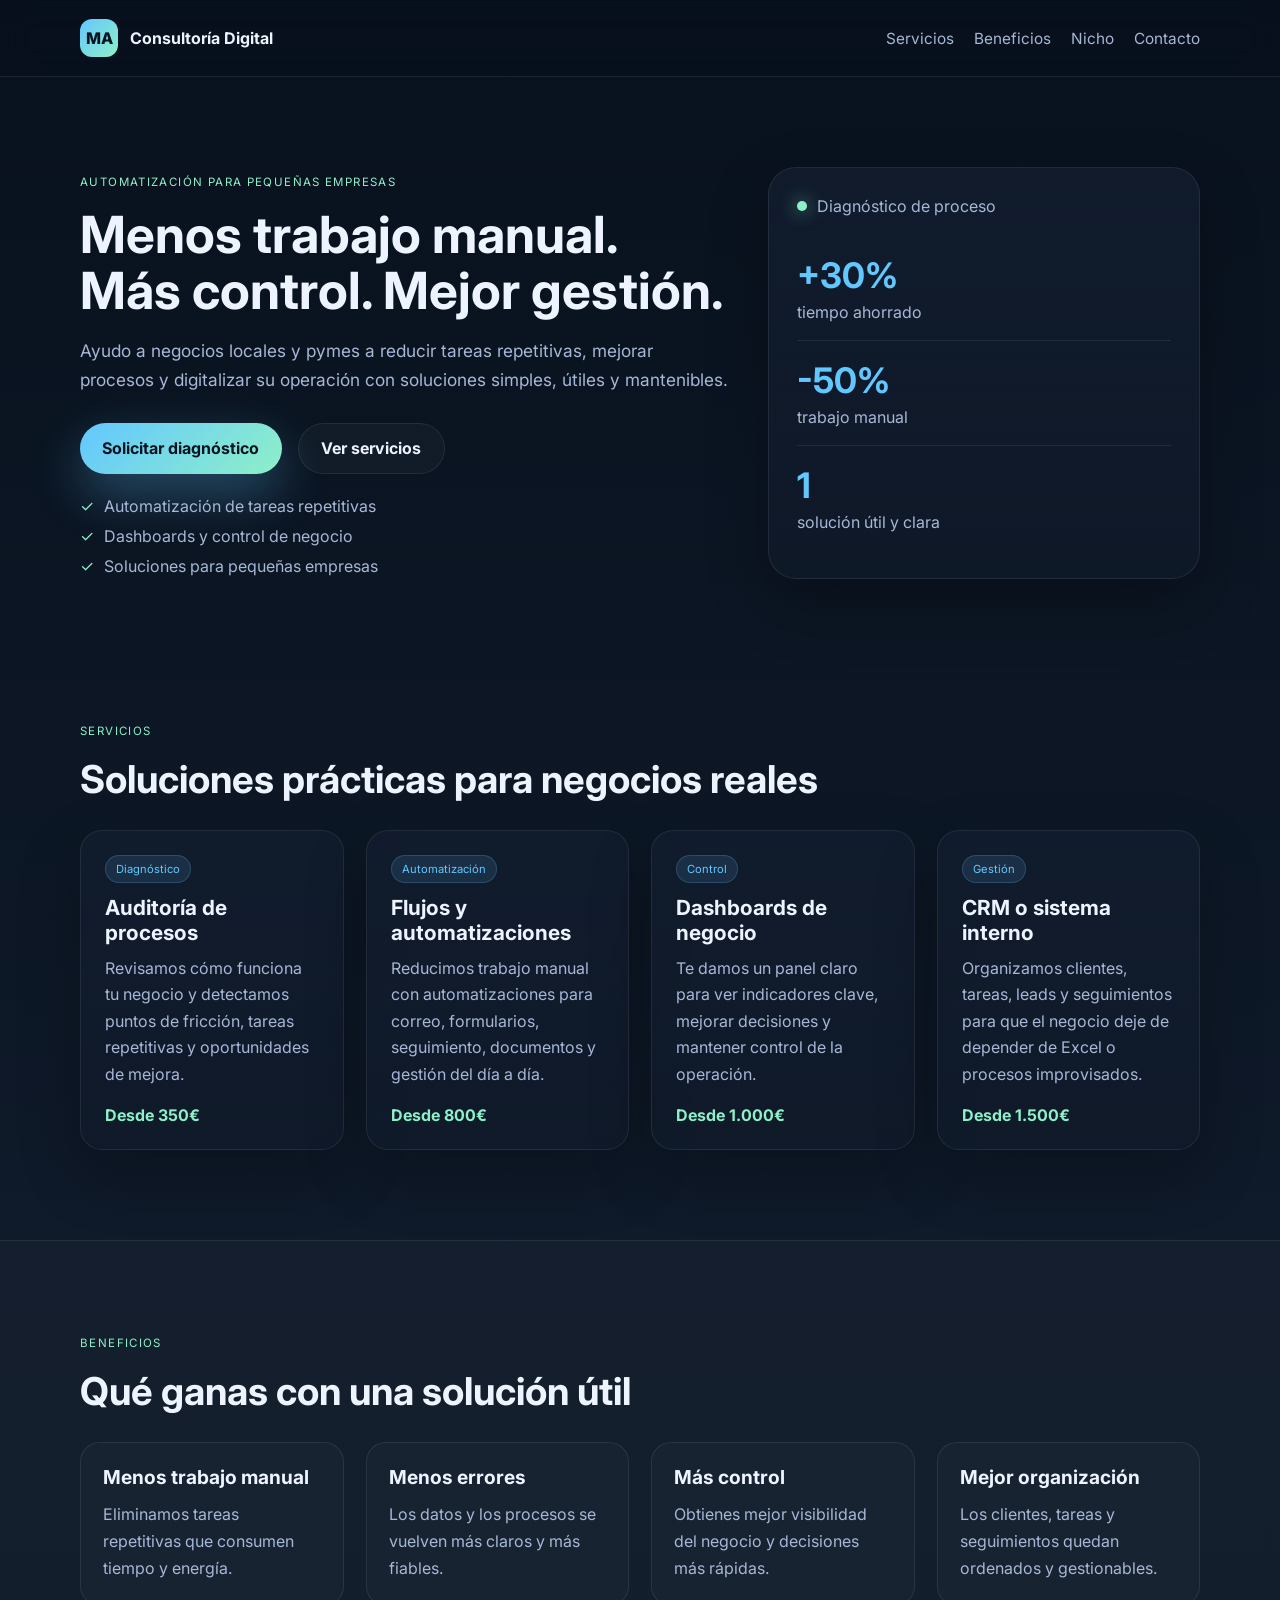
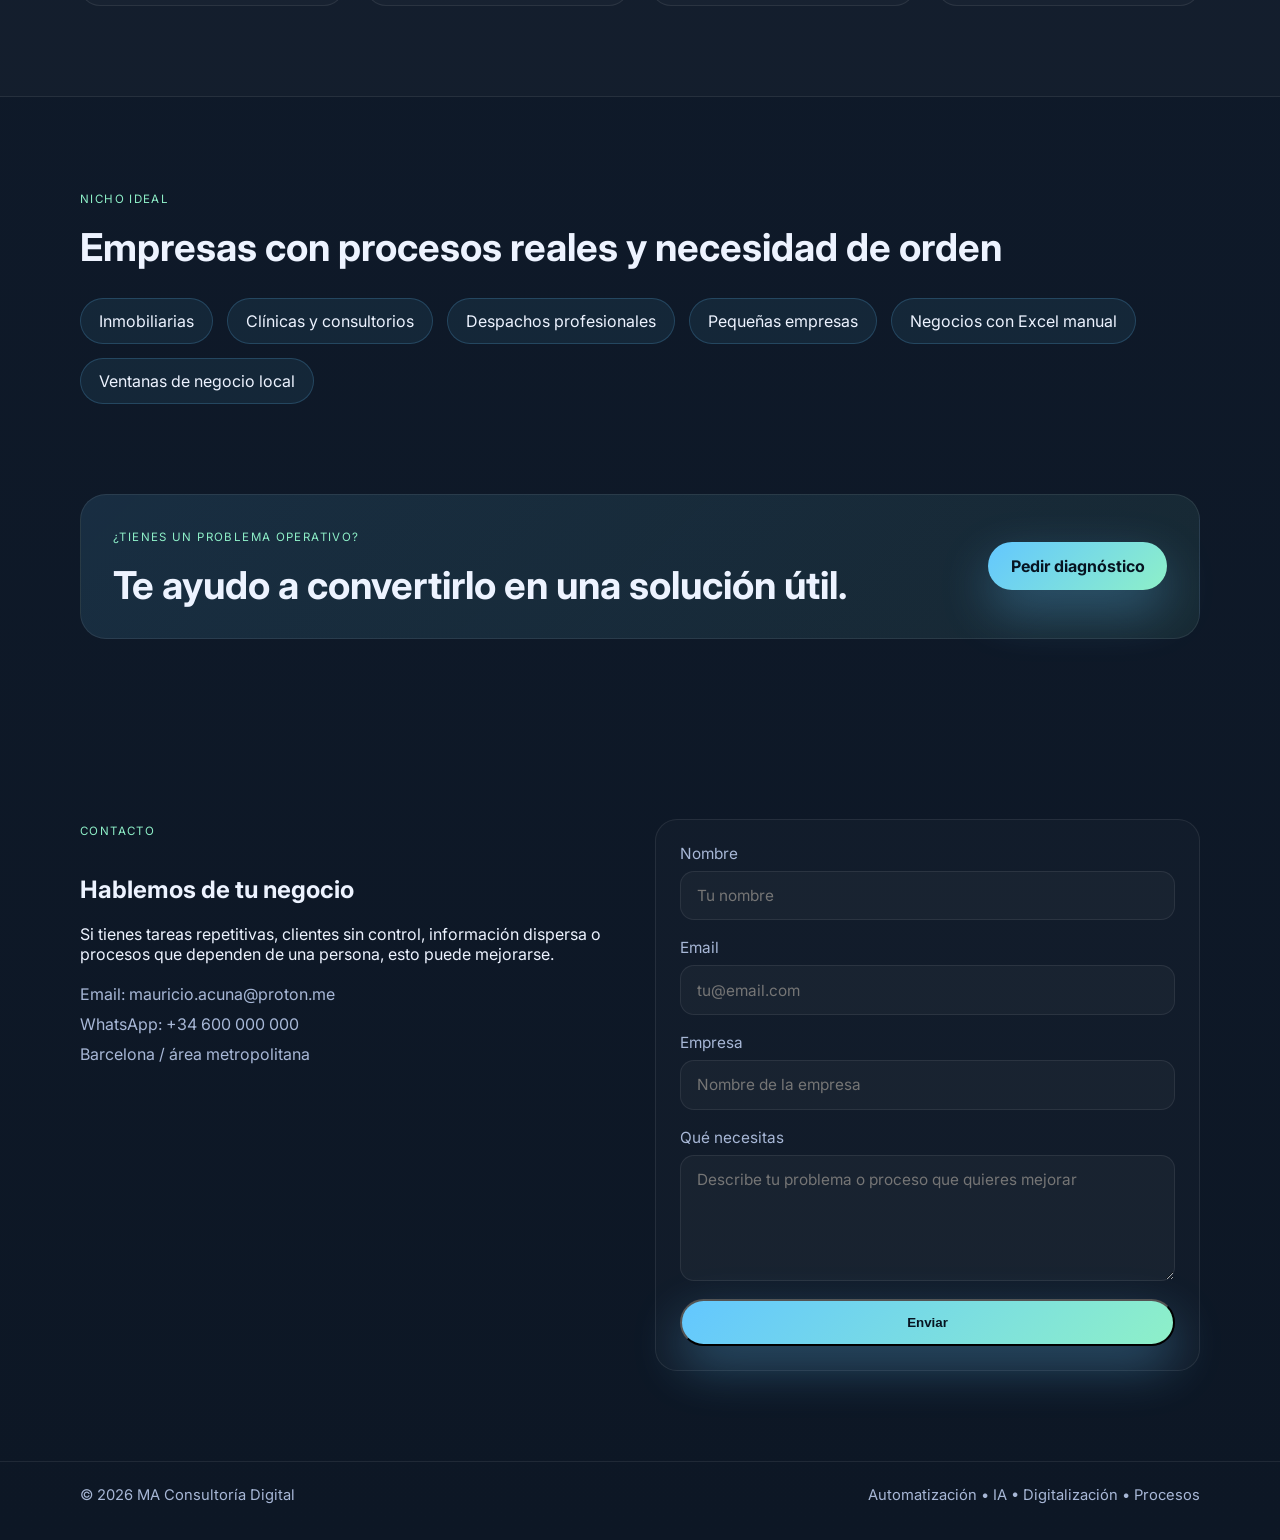
==== index.html @ c21a08b8 "Publish website" ====
<!DOCTYPE html>
<html lang="es">
<head>
  <meta charset="UTF-8" />
  <meta name="viewport" content="width=device-width, initial-scale=1.0" />
  <title>MA Consultoría Digital</title>
  <meta name="description" content="Automatización, digitalización y mejora de procesos para pequeñas empresas y negocios locales." />
  <link rel="preconnect" href="https://fonts.googleapis.com">
  <link rel="preconnect" href="https://fonts.gstatic.com" crossorigin>
  <link href="https://fonts.googleapis.com/css2?family=Inter:wght@400;500;600;700;800&display=swap" rel="stylesheet">
  <link rel="stylesheet" href="styles.css" />
</head>
<body>
  <header class="topbar">
    <div class="container nav">
      <div class="brand">
        <span class="brand-mark">MA</span>
        <span>Consultoría Digital</span>
      </div>
      <nav>
        <a href="#servicios">Servicios</a>
        <a href="#beneficios">Beneficios</a>
        <a href="#nicho">Nicho</a>
        <a href="#contacto">Contacto</a>
      </nav>
    </div>
  </header>

  <main>
    <section class="hero">
      <div class="container hero-grid">
        <div class="hero-copy">
          <span class="eyebrow">Automatización para pequeñas empresas</span>
          <h1>Menos trabajo manual. Más control. Mejor gestión.</h1>
          <p>
            Ayudo a negocios locales y pymes a reducir tareas repetitivas, mejorar procesos y digitalizar su operación con soluciones simples, útiles y mantenibles.
          </p>
          <div class="cta-row">
            <a class="btn btn-primary" href="#contacto">Solicitar diagnóstico</a>
            <a class="btn btn-secondary" href="#servicios">Ver servicios</a>
          </div>
          <ul class="mini-points">
            <li>Automatización de tareas repetitivas</li>
            <li>Dashboards y control de negocio</li>
            <li>Soluciones para pequeñas empresas</li>
          </ul>
        </div>

        <div class="hero-card">
          <div class="card-head">
            <span class="dot"></span>
            <span>Diagnóstico de proceso</span>
          </div>
          <div class="metric">
            <strong>+30%</strong>
            <span>tiempo ahorrado</span>
          </div>
          <div class="metric">
            <strong>-50%</strong>
            <span>trabajo manual</span>
          </div>
          <div class="metric">
            <strong>1</strong>
            <span>solución útil y clara</span>
          </div>
        </div>
      </div>
    </section>

    <section id="servicios" class="section">
      <div class="container">
        <div class="section-header">
          <span class="eyebrow">Servicios</span>
          <h2>Soluciones prácticas para negocios reales</h2>
        </div>

        <div class="cards">
          <article class="card service">
            <span class="tag">Diagnóstico</span>
            <h3>Auditoría de procesos</h3>
            <p>Revisamos cómo funciona tu negocio y detectamos puntos de fricción, tareas repetitivas y oportunidades de mejora.</p>
            <strong>Desde 350€</strong>
          </article>

          <article class="card service">
            <span class="tag">Automatización</span>
            <h3>Flujos y automatizaciones</h3>
            <p>Reducimos trabajo manual con automatizaciones para correo, formularios, seguimiento, documentos y gestión del día a día.</p>
            <strong>Desde 800€</strong>
          </article>

          <article class="card service">
            <span class="tag">Control</span>
            <h3>Dashboards de negocio</h3>
            <p>Te damos un panel claro para ver indicadores clave, mejorar decisiones y mantener control de la operación.</p>
            <strong>Desde 1.000€</strong>
          </article>

          <article class="card service">
            <span class="tag">Gestión</span>
            <h3>CRM o sistema interno</h3>
            <p>Organizamos clientes, tareas, leads y seguimientos para que el negocio deje de depender de Excel o procesos improvisados.</p>
            <strong>Desde 1.500€</strong>
          </article>
        </div>
      </div>
    </section>

    <section id="beneficios" class="section section-alt">
      <div class="container">
        <div class="section-header">
          <span class="eyebrow">Beneficios</span>
          <h2>Qué ganas con una solución útil</h2>
        </div>

        <div class="benefits-grid">
          <div class="benefit">
            <h3>Menos trabajo manual</h3>
            <p>Eliminamos tareas repetitivas que consumen tiempo y energía.</p>
          </div>
          <div class="benefit">
            <h3>Menos errores</h3>
            <p>Los datos y los procesos se vuelven más claros y más fiables.</p>
          </div>
          <div class="benefit">
            <h3>Más control</h3>
            <p>Obtienes mejor visibilidad del negocio y decisiones más rápidas.</p>
          </div>
          <div class="benefit">
            <h3>Mejor organización</h3>
            <p>Los clientes, tareas y seguimientos quedan ordenados y gestionables.</p>
          </div>
        </div>
      </div>
    </section>

    <section id="nicho" class="section">
      <div class="container">
        <div class="section-header">
          <span class="eyebrow">Nicho ideal</span>
          <h2>Empresas con procesos reales y necesidad de orden</h2>
        </div>

        <div class="niches">
          <span>Inmobiliarias</span>
          <span>Clínicas y consultorios</span>
          <span>Despachos profesionales</span>
          <span>Pequeñas empresas</span>
          <span>Negocios con Excel manual</span>
          <span>Ventanas de negocio local</span>
        </div>
      </div>
    </section>

    <section class="section cta-band">
      <div class="container cta-box">
        <div>
          <span class="eyebrow">¿Tienes un problema operativo?</span>
          <h2>Te ayudo a convertirlo en una solución útil.</h2>
        </div>
        <a class="btn btn-primary" href="#contacto">Pedir diagnóstico</a>
      </div>
    </section>

    <section id="contacto" class="section contact-section">
      <div class="container contact-grid">
        <div>
          <span class="eyebrow">Contacto</span>
          <h2>Hablemos de tu negocio</h2>
          <p>
            Si tienes tareas repetitivas, clientes sin control, información dispersa o procesos que dependen de una persona, esto puede mejorarse.
          </p>
          <ul class="contact-list">
            <li>Email: mauricio.acuna@proton.me</li>
            <li>WhatsApp: +34 600 000 000</li>
            <li>Barcelona / área metropolitana</li>
          </ul>
        </div>

        <form class="contact-form" action="mailto:mauricio.acuna@proton.me" method="post" enctype="text/plain">
          <label>
            Nombre
            <input type="text" name="nombre" placeholder="Tu nombre" />
          </label>
          <label>
            Email
            <input type="email" name="email" placeholder="tu@email.com" />
          </label>
          <label>
            Empresa
            <input type="text" name="empresa" placeholder="Nombre de la empresa" />
          </label>
          <label>
            Qué necesitas
            <textarea name="mensaje" rows="5" placeholder="Describe tu problema o proceso que quieres mejorar"></textarea>
          </label>
          <button type="submit" class="btn btn-primary">Enviar</button>
        </form>
      </div>
    </section>
  </main>

  <footer class="footer">
    <div class="container footer-inner">
      <span>© 2026 MA Consultoría Digital</span>
      <span>Automatización • IA • Digitalización • Procesos</span>
    </div>
  </footer>

  <script src="script.js"></script>
</body>
</html>
---- styles.css ----
:root {
  --bg: #0b1220;
  --bg-soft: #101a2a;
  --panel: #121d2f;
  --panel-2: #18263d;
  --text: #edf3ff;
  --muted: #a7b7d6;
  --primary: #63c7ff;
  --primary-strong: #2ba8ff;
  --secondary: #8ef0c8;
  --accent: #ffb86c;
  --border: rgba(255,255,255,0.08);
  --shadow: 0 24px 60px rgba(0,0,0,0.28);
}

* {
  box-sizing: border-box;
}

html {
  scroll-behavior: smooth;
}

body {
  margin: 0;
  font-family: 'Inter', sans-serif;
  background: linear-gradient(180deg, #08111d 0%, #0f1a2a 40%, #0d1725 100%);
  color: var(--text);
}

img {
  max-width: 100%;
  display: block;
}

a {
  color: inherit;
  text-decoration: none;
}

.container {
  width: min(1120px, calc(100% - 32px));
  margin: 0 auto;
}

.topbar {
  position: sticky;
  top: 0;
  z-index: 20;
  backdrop-filter: blur(18px);
  background: rgba(8, 17, 29, 0.72);
  border-bottom: 1px solid var(--border);
}

.nav {
  display: flex;
  align-items: center;
  justify-content: space-between;
  min-height: 76px;
}

.brand {
  display: flex;
  align-items: center;
  gap: 12px;
  font-weight: 700;
}

.brand-mark {
  width: 38px;
  height: 38px;
  display: inline-flex;
  align-items: center;
  justify-content: center;
  border-radius: 12px;
  background: linear-gradient(135deg, var(--primary), var(--secondary));
  color: #071421;
  font-weight: 800;
}

nav {
  display: flex;
  gap: 20px;
  color: var(--muted);
  font-size: 0.96rem;
}

.hero {
  padding: 90px 0 50px;
}

.hero-grid {
  display: grid;
  grid-template-columns: 1.2fr .8fr;
  gap: 40px;
  align-items: center;
}

.eyebrow {
  display: inline-block;
  text-transform: uppercase;
  letter-spacing: 0.12em;
  font-size: 0.72rem;
  color: var(--secondary);
  margin-bottom: 18px;
}

.hero-copy h1 {
  font-size: clamp(2.5rem, 4vw, 4.5rem);
  line-height: 1.08;
  margin: 0 0 18px;
}

.hero-copy p {
  font-size: 1.08rem;
  line-height: 1.7;
  color: var(--muted);
  max-width: 650px;
}

.cta-row {
  margin-top: 28px;
  display: flex;
  gap: 16px;
  flex-wrap: wrap;
}

.btn {
  display: inline-flex;
  align-items: center;
  justify-content: center;
  border-radius: 999px;
  padding: 0.9rem 1.4rem;
  font-weight: 700;
  transition: transform 0.2s ease, box-shadow 0.2s ease;
}

.btn:hover {
  transform: translateY(-1px);
}

.btn-primary {
  background: linear-gradient(135deg, var(--primary), var(--secondary));
  color: #071421;
  box-shadow: 0 20px 50px rgba(99, 199, 255, 0.32);
}

.btn-secondary {
  background: rgba(255,255,255,0.03);
  border: 1px solid var(--border);
  color: var(--text);
}

.mini-points {
  list-style: none;
  padding: 0;
  margin: 22px 0 0;
  display: grid;
  gap: 10px;
  color: var(--muted);
}

.mini-points li::before {
  content: "✓";
  color: var(--secondary);
  margin-right: 10px;
}

.hero-card {
  background: linear-gradient(180deg, rgba(18, 29, 47, 0.85), rgba(16, 26, 42, 0.75));
  border: 1px solid var(--border);
  border-radius: 28px;
  box-shadow: var(--shadow);
  padding: 28px;
}

.card-head {
  display: flex;
  align-items: center;
  gap: 10px;
  color: var(--muted);
  margin-bottom: 20px;
}

.dot {
  width: 10px;
  height: 10px;
  border-radius: 50%;
  background: var(--secondary);
  box-shadow: 0 0 18px rgba(142, 240, 200, 0.8);
}

.metric {
  display: flex;
  flex-direction: column;
  gap: 6px;
  padding: 18px 0;
  border-bottom: 1px solid var(--border);
}

.metric:last-child {
  border-bottom: none;
}

.metric strong {
  font-size: 2.2rem;
  color: var(--primary);
}

.metric span {
  color: var(--muted);
}

.section {
  padding: 90px 0;
}

.section-alt {
  background: rgba(255,255,255,0.02);
  border-top: 1px solid var(--border);
  border-bottom: 1px solid var(--border);
}

.section-header {
  margin-bottom: 28px;
}

.section-header h2 {
  margin: 0;
  font-size: clamp(2rem, 3vw, 3rem);
}

.cards {
  display: grid;
  grid-template-columns: repeat(4, minmax(0, 1fr));
  gap: 22px;
}

.card {
  background: linear-gradient(180deg, rgba(18,29,47,0.78), rgba(16,26,42,0.7));
  border: 1px solid var(--border);
  border-radius: 22px;
  padding: 24px;
  box-shadow: var(--shadow);
}

.tag {
  display: inline-flex;
  padding: 6px 10px;
  border-radius: 999px;
  font-size: 0.7rem;
  background: rgba(99, 199, 255, 0.12);
  color: var(--primary);
  border: 1px solid rgba(99,199,255,0.2);
  margin-bottom: 12px;
}

.service h3 {
  margin: 0 0 10px;
  font-size: 1.3rem;
}

.service p {
  margin: 0 0 18px;
  color: var(--muted);
  line-height: 1.65;
}

.service strong {
  color: var(--secondary);
  font-size: 1rem;
}

.benefits-grid {
  display: grid;
  grid-template-columns: repeat(4, minmax(0, 1fr));
  gap: 22px;
}

.benefit {
  background: rgba(255,255,255,0.02);
  border: 1px solid var(--border);
  border-radius: 20px;
  padding: 22px;
}

.benefit h3 {
  margin-top: 0;
  margin-bottom: 12px;
  font-size: 1.2rem;
}

.benefit p {
  margin: 0;
  color: var(--muted);
  line-height: 1.7;
}

.niches {
  display: flex;
  flex-wrap: wrap;
  gap: 14px;
}

.niches span {
  display: inline-flex;
  align-items: center;
  padding: 12px 18px;
  border-radius: 999px;
  background: rgba(99, 199, 255, 0.08);
  border: 1px solid rgba(99,199,255,0.2);
  color: var(--text);
}

.cta-band {
  padding-top: 0;
}

.cta-box {
  display: flex;
  align-items: center;
  justify-content: space-between;
  gap: 20px;
  padding: 30px 32px;
  background: linear-gradient(135deg, rgba(99,199,255,0.12), rgba(142,240,200,0.08));
  border: 1px solid var(--border);
  border-radius: 26px;
}

.cta-box h2 {
  margin: 0;
  font-size: clamp(1.7rem, 3vw, 2.7rem);
}

.contact-grid {
  display: grid;
  grid-template-columns: 1fr 1fr;
  gap: 30px;
  align-items: start;
}

.contact-list {
  list-style: none;
  padding: 0;
  margin: 20px 0 0;
  display: grid;
  gap: 10px;
  color: var(--muted);
}

.contact-form {
  display: flex;
  flex-direction: column;
  gap: 18px;
  background: rgba(255,255,255,0.02);
  border: 1px solid var(--border);
  border-radius: 22px;
  padding: 24px;
}

.contact-form label {
  display: flex;
  flex-direction: column;
  gap: 8px;
  color: var(--muted);
  font-size: 0.96rem;
}

.contact-form input,
.contact-form textarea {
  width: 100%;
  border-radius: 14px;
  border: 1px solid var(--border);
  background: rgba(255,255,255,0.03);
  color: var(--text);
  padding: 0.9rem 1rem;
  font: inherit;
}

.contact-form textarea {
  resize: vertical;
}

.footer {
  border-top: 1px solid var(--border);
  padding: 24px 0 36px;
}

.footer-inner {
  display: flex;
  justify-content: space-between;
  gap: 16px;
  color: var(--muted);
  font-size: 0.92rem;
  flex-wrap: wrap;
}

@media (max-width: 900px) {
  .hero-grid,
  .contact-grid,
  .cards,
  .benefits-grid {
    grid-template-columns: 1fr 1fr;
  }

  .cta-box {
    display: block;
  }
}

@media (max-width: 700px) {
  nav {
    display: none;
  }

  .hero-grid,
  .contact-grid,
  .cards,
  .benefits-grid {
    grid-template-columns: 1fr;
  }

  .hero {
    padding-top: 60px;
  }

  .cta-box {
    text-align: center;
  }
}
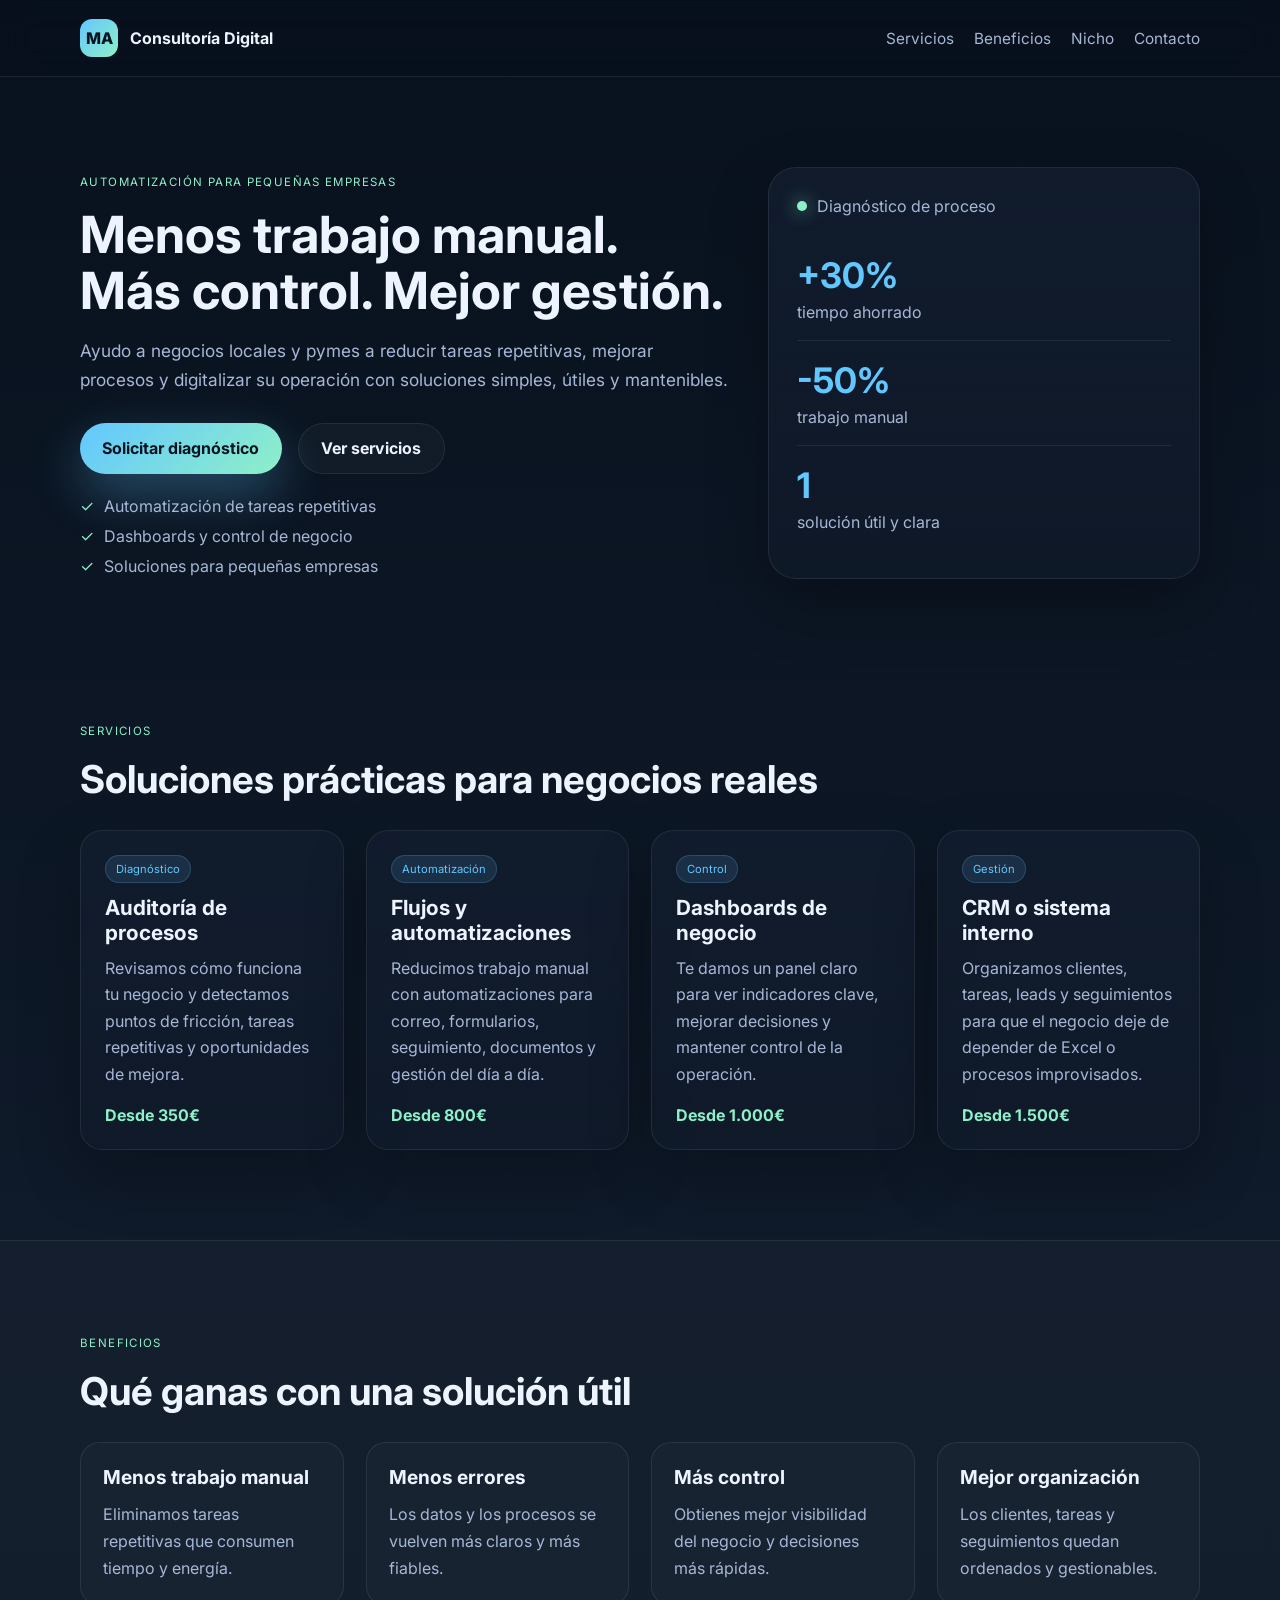
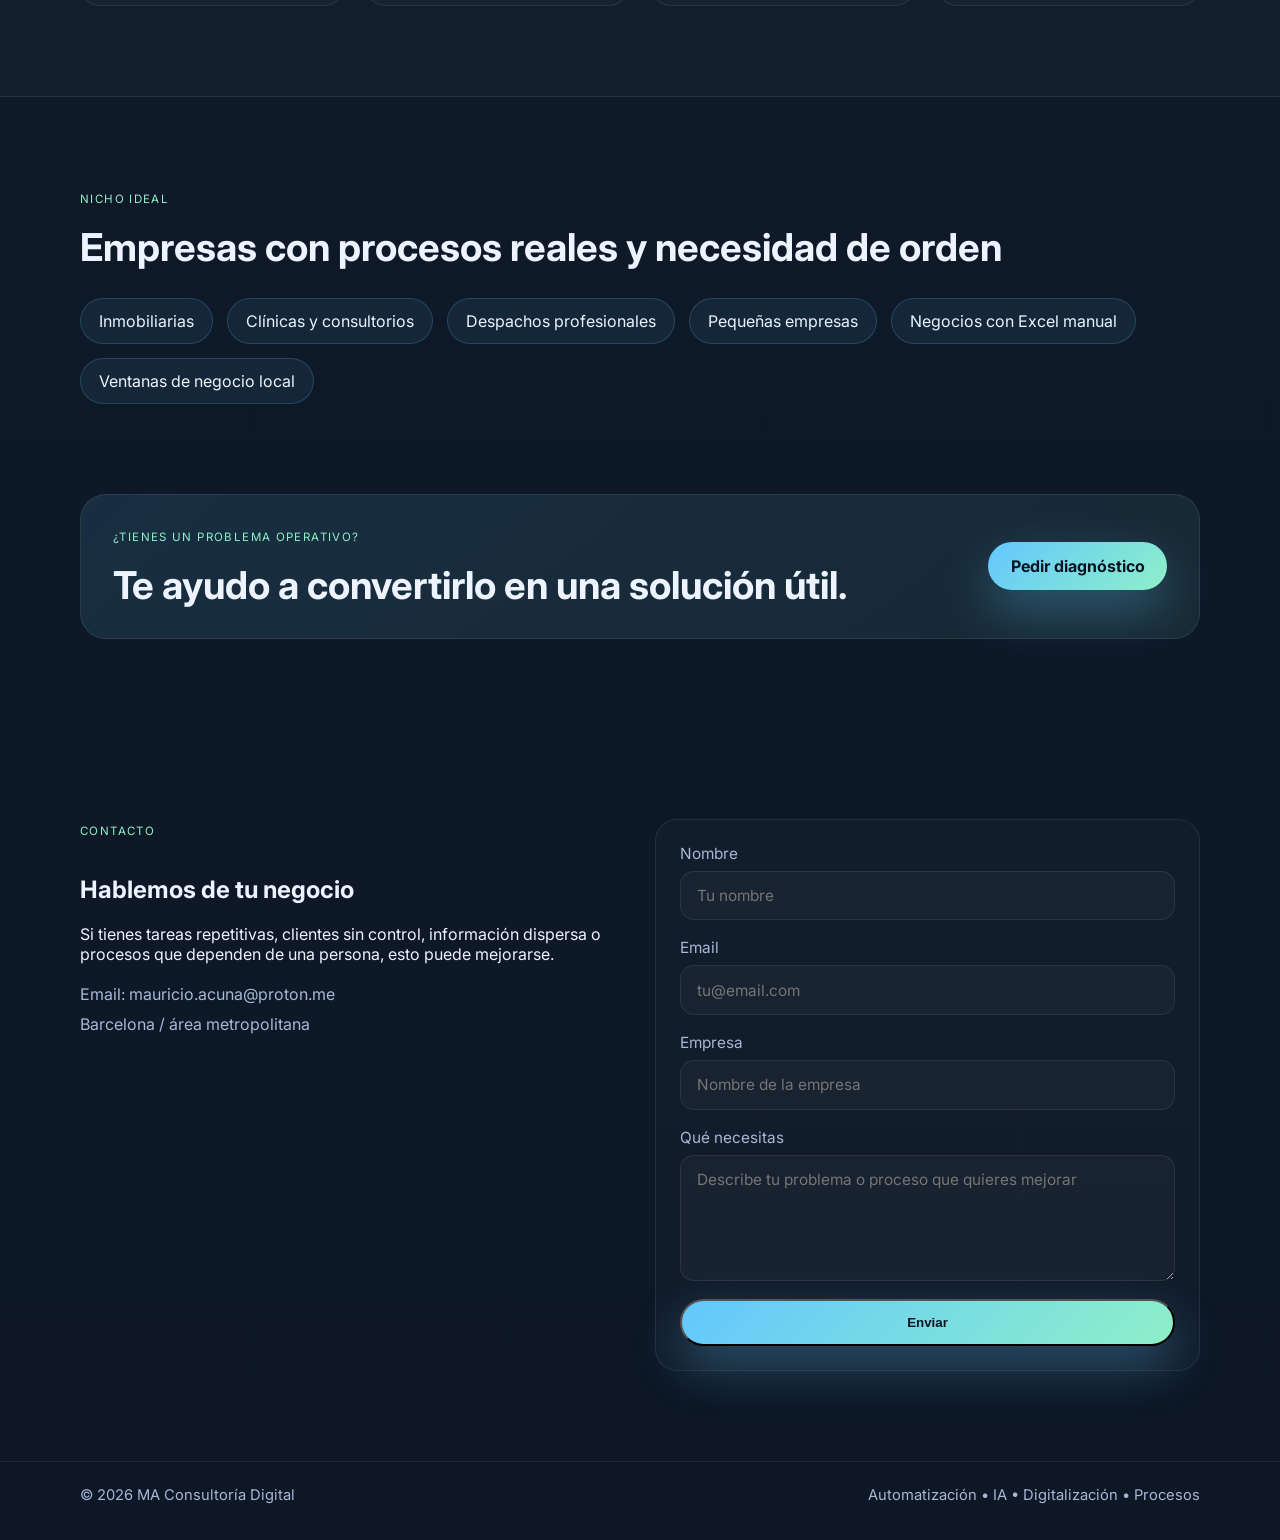
==== commit c9281226: "Document public website" ====
--- a/index.html
+++ b/index.html
@@ -171,8 +171,7 @@
             Si tienes tareas repetitivas, clientes sin control, información dispersa o procesos que dependen de una persona, esto puede mejorarse.
           </p>
           <ul class="contact-list">
-            <li>Email: mauricio.acuna@proton.me</li>
-            <li>WhatsApp: +34 600 000 000</li>
+            <li>Email: <a href="mailto:mauricio.acuna@proton.me">mauricio.acuna@proton.me</a></li>
             <li>Barcelona / área metropolitana</li>
           </ul>
         </div>
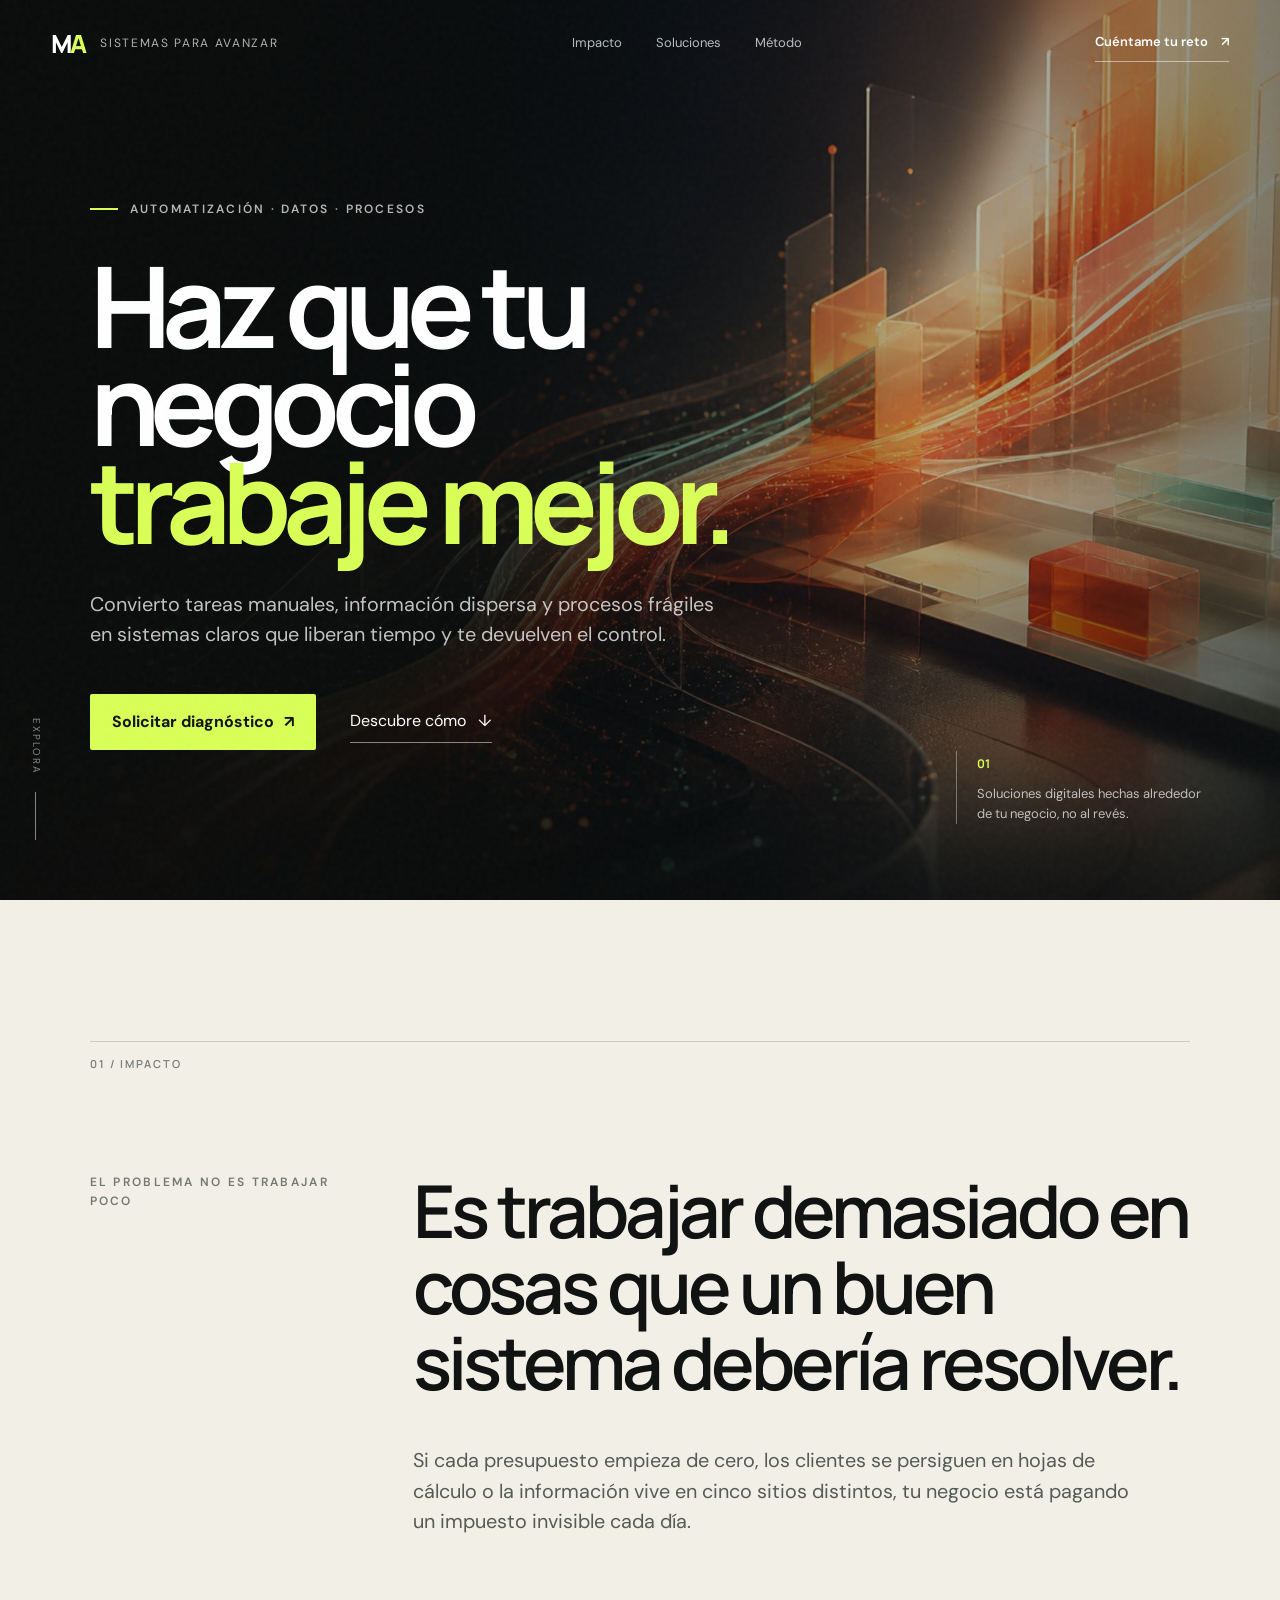
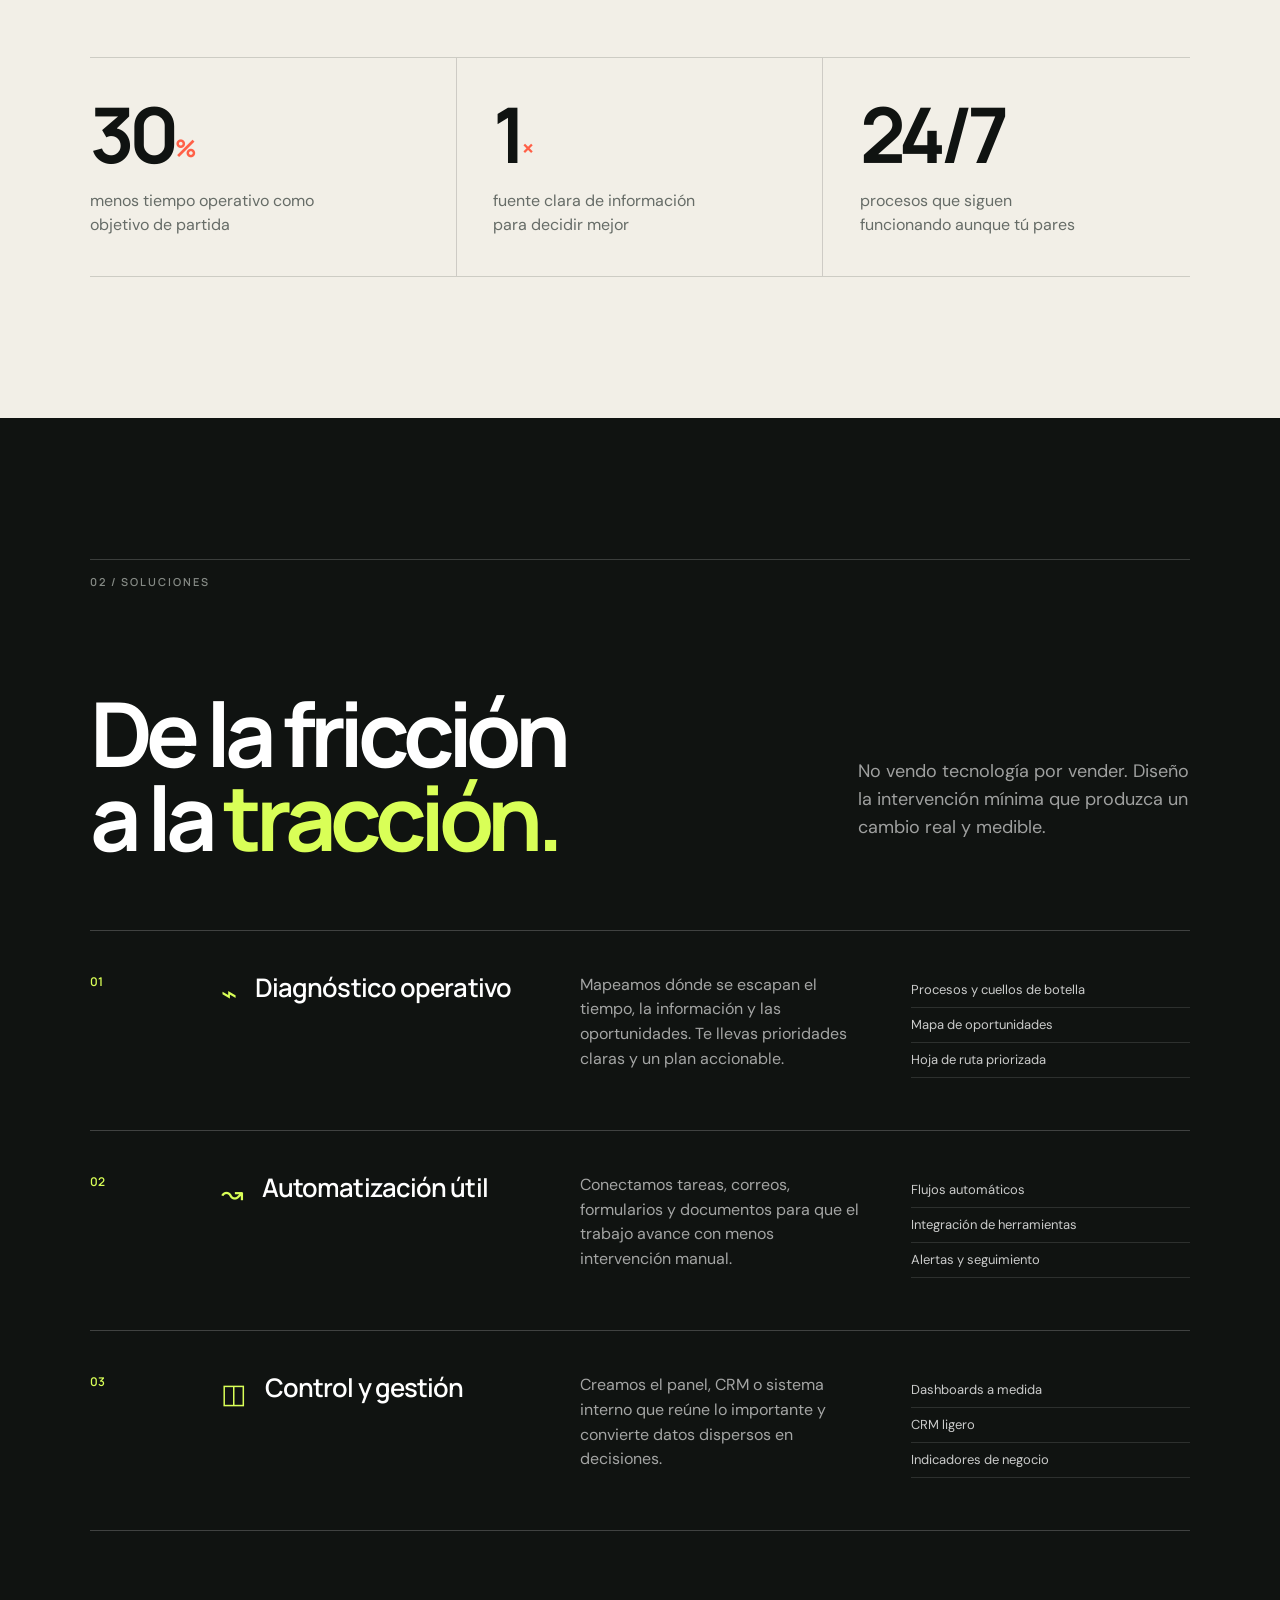
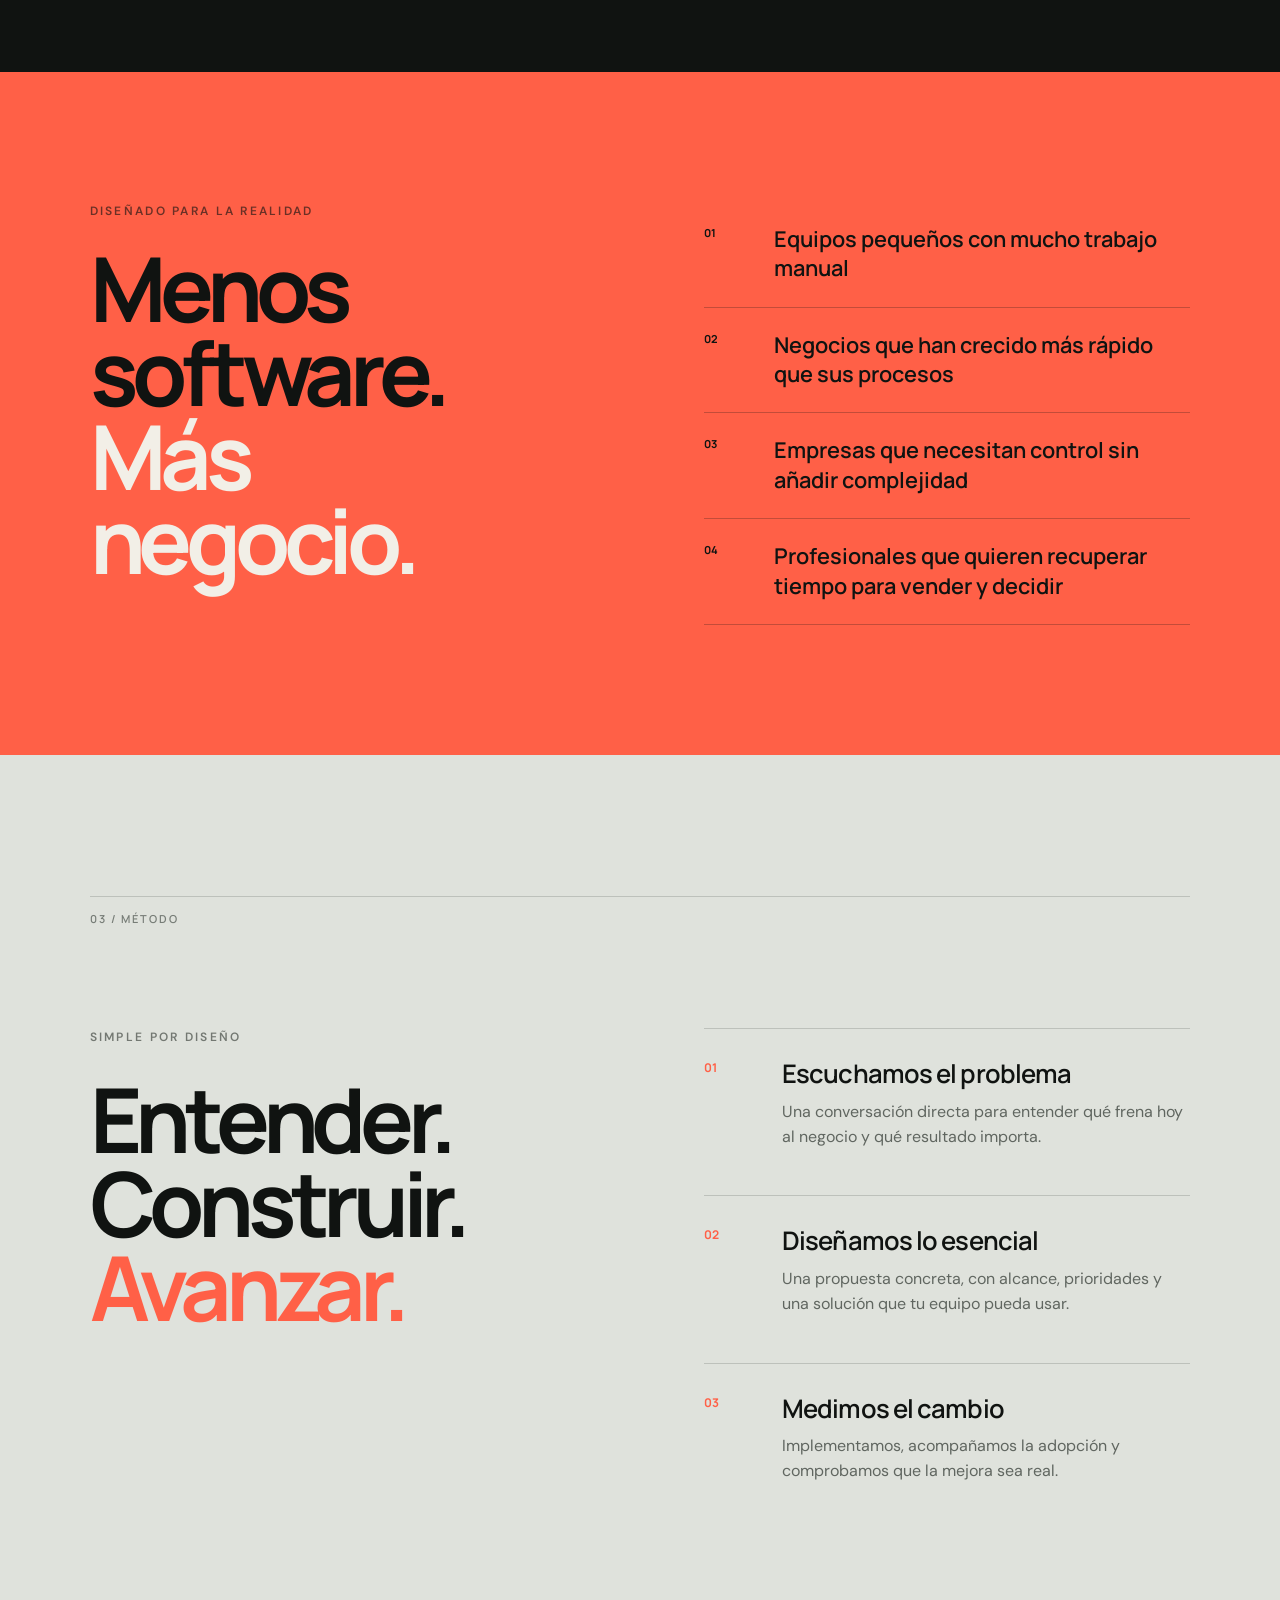
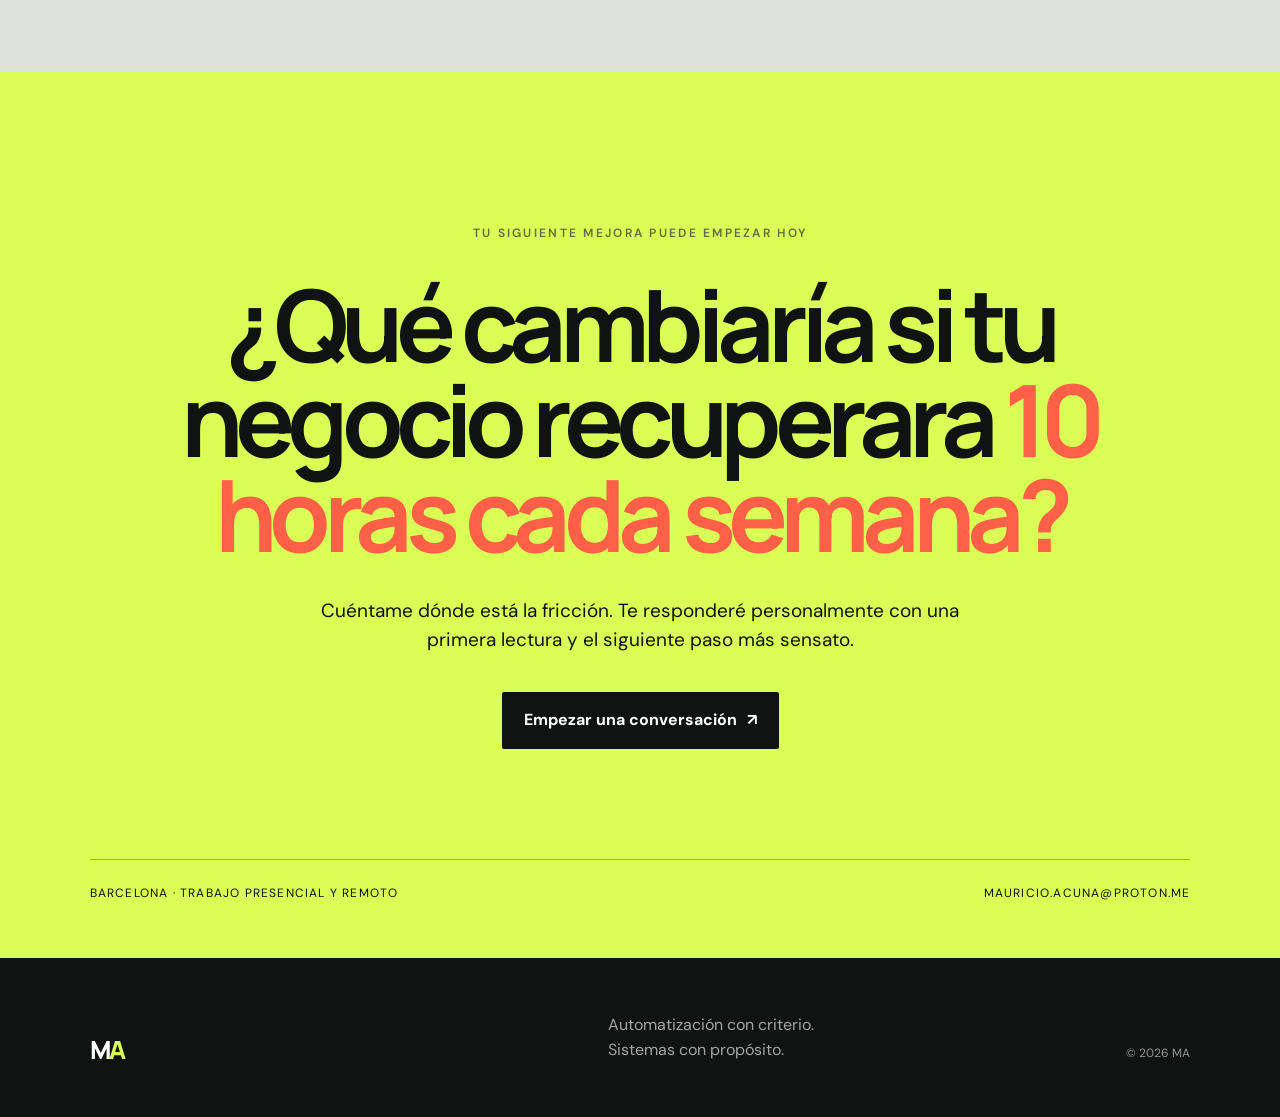
==== commit 179945b8: "Redesign commercial website" ====
--- a/index.html
+++ b/index.html
@@ -1,211 +1,142 @@
-<!DOCTYPE html>
+<!doctype html>
 <html lang="es">
 <head>
-  <meta charset="UTF-8" />
-  <meta name="viewport" content="width=device-width, initial-scale=1.0" />
-  <title>MA Consultoría Digital</title>
-  <meta name="description" content="Automatización, digitalización y mejora de procesos para pequeñas empresas y negocios locales." />
+  <meta charset="utf-8">
+  <meta name="viewport" content="width=device-width, initial-scale=1">
+  <meta name="theme-color" content="#101311">
+  <meta name="description" content="Automatización y sistemas digitales para que pymes y negocios locales trabajen con menos fricción, más control y mejores datos.">
+  <meta property="og:title" content="MA — Sistemas que hacen avanzar tu negocio">
+  <meta property="og:description" content="Transformo procesos manuales y desordenados en sistemas simples que ahorran tiempo y permiten crecer.">
+  <meta property="og:type" content="website">
+  <title>MA — Automatización y sistemas para negocios que quieren avanzar</title>
   <link rel="preconnect" href="https://fonts.googleapis.com">
   <link rel="preconnect" href="https://fonts.gstatic.com" crossorigin>
-  <link href="https://fonts.googleapis.com/css2?family=Inter:wght@400;500;600;700;800&display=swap" rel="stylesheet">
-  <link rel="stylesheet" href="styles.css" />
+  <link href="https://fonts.googleapis.com/css2?family=DM+Sans:wght@400;500;600;700&family=Manrope:wght@500;600;700;800&display=swap" rel="stylesheet">
+  <link rel="stylesheet" href="styles.css">
 </head>
 <body>
-  <header class="topbar">
-    <div class="container nav">
-      <div class="brand">
-        <span class="brand-mark">MA</span>
-        <span>Consultoría Digital</span>
-      </div>
-      <nav>
-        <a href="#servicios">Servicios</a>
-        <a href="#beneficios">Beneficios</a>
-        <a href="#nicho">Nicho</a>
-        <a href="#contacto">Contacto</a>
-      </nav>
-    </div>
+  <a class="skip-link" href="#contenido">Saltar al contenido</a>
+  <div class="grain" aria-hidden="true"></div>
+
+  <header class="site-header" data-header>
+    <a class="brand" href="#inicio" aria-label="MA, inicio">
+      <span class="brand-symbol">M<span>A</span></span>
+      <span class="brand-copy">Sistemas para avanzar</span>
+    </a>
+    <nav class="nav" aria-label="Navegación principal">
+      <a href="#impacto">Impacto</a>
+      <a href="#servicios">Soluciones</a>
+      <a href="#metodo">Método</a>
+    </nav>
+    <a class="header-cta" href="mailto:mauricio.acuna@proton.me?subject=Quiero%20mejorar%20mi%20negocio">Cuéntame tu reto <span>↗</span></a>
   </header>
 
-  <main>
-    <section class="hero">
-      <div class="container hero-grid">
-        <div class="hero-copy">
-          <span class="eyebrow">Automatización para pequeñas empresas</span>
-          <h1>Menos trabajo manual. Más control. Mejor gestión.</h1>
-          <p>
-            Ayudo a negocios locales y pymes a reducir tareas repetitivas, mejorar procesos y digitalizar su operación con soluciones simples, útiles y mantenibles.
-          </p>
-          <div class="cta-row">
-            <a class="btn btn-primary" href="#contacto">Solicitar diagnóstico</a>
-            <a class="btn btn-secondary" href="#servicios">Ver servicios</a>
-          </div>
-          <ul class="mini-points">
-            <li>Automatización de tareas repetitivas</li>
-            <li>Dashboards y control de negocio</li>
-            <li>Soluciones para pequeñas empresas</li>
-          </ul>
+  <main id="contenido">
+    <section class="hero" id="inicio">
+      <div class="hero-media" aria-hidden="true"></div>
+      <div class="hero-shade" aria-hidden="true"></div>
+      <div class="hero-content">
+        <p class="kicker"><span></span> Automatización · Datos · Procesos</p>
+        <h1>Haz que tu negocio<br><em>trabaje mejor.</em></h1>
+        <p class="hero-lead">Convierto tareas manuales, información dispersa y procesos frágiles en sistemas claros que liberan tiempo y te devuelven el control.</p>
+        <div class="hero-actions">
+          <a class="button button-primary" href="mailto:mauricio.acuna@proton.me?subject=Diagnóstico%20de%20mi%20negocio&body=Hola%20Mauricio%2C%0A%0AMe%20gustaría%20contarte%20qué%20proceso%20quiero%20mejorar%3A%0A">Solicitar diagnóstico <span>↗</span></a>
+          <a class="text-link" href="#impacto">Descubre cómo <span>↓</span></a>
         </div>
+      </div>
+      <div class="hero-note">
+        <span>01</span>
+        <p>Soluciones digitales hechas alrededor de tu negocio, no al revés.</p>
+      </div>
+      <div class="scroll-cue" aria-hidden="true">Explora <i></i></div>
+    </section>
 
-        <div class="hero-card">
-          <div class="card-head">
-            <span class="dot"></span>
-            <span>Diagnóstico de proceso</span>
-          </div>
-          <div class="metric">
-            <strong>+30%</strong>
-            <span>tiempo ahorrado</span>
-          </div>
-          <div class="metric">
-            <strong>-50%</strong>
-            <span>trabajo manual</span>
-          </div>
-          <div class="metric">
-            <strong>1</strong>
-            <span>solución útil y clara</span>
-          </div>
+    <section class="manifesto section" id="impacto">
+      <div class="section-index">01 / IMPACTO</div>
+      <div class="manifesto-grid">
+        <p class="eyebrow reveal">El problema no es trabajar poco</p>
+        <div>
+          <h2 class="statement reveal">Es trabajar demasiado en cosas que un buen sistema debería resolver.</h2>
+          <p class="section-copy reveal">Si cada presupuesto empieza de cero, los clientes se persiguen en hojas de cálculo o la información vive en cinco sitios distintos, tu negocio está pagando un impuesto invisible cada día.</p>
         </div>
+      </div>
+      <div class="impact-strip reveal">
+        <article><strong data-count="30">0</strong><sup>%</sup><p>menos tiempo operativo como objetivo de partida</p></article>
+        <article><strong data-count="1">0</strong><sup>×</sup><p>fuente clara de información para decidir mejor</p></article>
+        <article><strong>24/7</strong><p>procesos que siguen funcionando aunque tú pares</p></article>
       </div>
     </section>
 
-    <section id="servicios" class="section">
-      <div class="container">
-        <div class="section-header">
-          <span class="eyebrow">Servicios</span>
-          <h2>Soluciones prácticas para negocios reales</h2>
-        </div>
-
-        <div class="cards">
-          <article class="card service">
-            <span class="tag">Diagnóstico</span>
-            <h3>Auditoría de procesos</h3>
-            <p>Revisamos cómo funciona tu negocio y detectamos puntos de fricción, tareas repetitivas y oportunidades de mejora.</p>
-            <strong>Desde 350€</strong>
-          </article>
-
-          <article class="card service">
-            <span class="tag">Automatización</span>
-            <h3>Flujos y automatizaciones</h3>
-            <p>Reducimos trabajo manual con automatizaciones para correo, formularios, seguimiento, documentos y gestión del día a día.</p>
-            <strong>Desde 800€</strong>
-          </article>
-
-          <article class="card service">
-            <span class="tag">Control</span>
-            <h3>Dashboards de negocio</h3>
-            <p>Te damos un panel claro para ver indicadores clave, mejorar decisiones y mantener control de la operación.</p>
-            <strong>Desde 1.000€</strong>
-          </article>
-
-          <article class="card service">
-            <span class="tag">Gestión</span>
-            <h3>CRM o sistema interno</h3>
-            <p>Organizamos clientes, tareas, leads y seguimientos para que el negocio deje de depender de Excel o procesos improvisados.</p>
-            <strong>Desde 1.500€</strong>
-          </article>
-        </div>
+    <section class="services section" id="servicios">
+      <div class="section-index">02 / SOLUCIONES</div>
+      <div class="services-head">
+        <h2 class="reveal">De la fricción<br>a la <em>tracción.</em></h2>
+        <p class="reveal">No vendo tecnología por vender. Diseño la intervención mínima que produzca un cambio real y medible.</p>
+      </div>
+      <div class="service-list">
+        <article class="service-card reveal">
+          <span class="service-number">01</span>
+          <div class="service-title"><span class="service-icon">⌁</span><h3>Diagnóstico operativo</h3></div>
+          <p>Mapeamos dónde se escapan el tiempo, la información y las oportunidades. Te llevas prioridades claras y un plan accionable.</p>
+          <ul><li>Procesos y cuellos de botella</li><li>Mapa de oportunidades</li><li>Hoja de ruta priorizada</li></ul>
+        </article>
+        <article class="service-card reveal">
+          <span class="service-number">02</span>
+          <div class="service-title"><span class="service-icon">↝</span><h3>Automatización útil</h3></div>
+          <p>Conectamos tareas, correos, formularios y documentos para que el trabajo avance con menos intervención manual.</p>
+          <ul><li>Flujos automáticos</li><li>Integración de herramientas</li><li>Alertas y seguimiento</li></ul>
+        </article>
+        <article class="service-card reveal">
+          <span class="service-number">03</span>
+          <div class="service-title"><span class="service-icon">◫</span><h3>Control y gestión</h3></div>
+          <p>Creamos el panel, CRM o sistema interno que reúne lo importante y convierte datos dispersos en decisiones.</p>
+          <ul><li>Dashboards a medida</li><li>CRM ligero</li><li>Indicadores de negocio</li></ul>
+        </article>
       </div>
     </section>
 
-    <section id="beneficios" class="section section-alt">
-      <div class="container">
-        <div class="section-header">
-          <span class="eyebrow">Beneficios</span>
-          <h2>Qué ganas con una solución útil</h2>
-        </div>
-
-        <div class="benefits-grid">
-          <div class="benefit">
-            <h3>Menos trabajo manual</h3>
-            <p>Eliminamos tareas repetitivas que consumen tiempo y energía.</p>
-          </div>
-          <div class="benefit">
-            <h3>Menos errores</h3>
-            <p>Los datos y los procesos se vuelven más claros y más fiables.</p>
-          </div>
-          <div class="benefit">
-            <h3>Más control</h3>
-            <p>Obtienes mejor visibilidad del negocio y decisiones más rápidas.</p>
-          </div>
-          <div class="benefit">
-            <h3>Mejor organización</h3>
-            <p>Los clientes, tareas y seguimientos quedan ordenados y gestionables.</p>
-          </div>
-        </div>
+    <section class="fit section">
+      <div class="fit-copy reveal">
+        <p class="eyebrow">Diseñado para la realidad</p>
+        <h2>Menos software.<br><em>Más negocio.</em></h2>
+      </div>
+      <div class="fit-list reveal">
+        <div><span>01</span><p>Equipos pequeños con mucho trabajo manual</p></div>
+        <div><span>02</span><p>Negocios que han crecido más rápido que sus procesos</p></div>
+        <div><span>03</span><p>Empresas que necesitan control sin añadir complejidad</p></div>
+        <div><span>04</span><p>Profesionales que quieren recuperar tiempo para vender y decidir</p></div>
       </div>
     </section>
 
-    <section id="nicho" class="section">
-      <div class="container">
-        <div class="section-header">
-          <span class="eyebrow">Nicho ideal</span>
-          <h2>Empresas con procesos reales y necesidad de orden</h2>
+    <section class="method section" id="metodo">
+      <div class="section-index">03 / MÉTODO</div>
+      <div class="method-layout">
+        <div class="method-intro">
+          <p class="eyebrow reveal">Simple por diseño</p>
+          <h2 class="reveal">Entender.<br>Construir.<br><em>Avanzar.</em></h2>
         </div>
-
-        <div class="niches">
-          <span>Inmobiliarias</span>
-          <span>Clínicas y consultorios</span>
-          <span>Despachos profesionales</span>
-          <span>Pequeñas empresas</span>
-          <span>Negocios con Excel manual</span>
-          <span>Ventanas de negocio local</span>
-        </div>
+        <ol class="steps">
+          <li class="reveal"><span>01</span><div><h3>Escuchamos el problema</h3><p>Una conversación directa para entender qué frena hoy al negocio y qué resultado importa.</p></div></li>
+          <li class="reveal"><span>02</span><div><h3>Diseñamos lo esencial</h3><p>Una propuesta concreta, con alcance, prioridades y una solución que tu equipo pueda usar.</p></div></li>
+          <li class="reveal"><span>03</span><div><h3>Medimos el cambio</h3><p>Implementamos, acompañamos la adopción y comprobamos que la mejora sea real.</p></div></li>
+        </ol>
       </div>
     </section>
 
-    <section class="section cta-band">
-      <div class="container cta-box">
-        <div>
-          <span class="eyebrow">¿Tienes un problema operativo?</span>
-          <h2>Te ayudo a convertirlo en una solución útil.</h2>
-        </div>
-        <a class="btn btn-primary" href="#contacto">Pedir diagnóstico</a>
-      </div>
-    </section>
-
-    <section id="contacto" class="section contact-section">
-      <div class="container contact-grid">
-        <div>
-          <span class="eyebrow">Contacto</span>
-          <h2>Hablemos de tu negocio</h2>
-          <p>
-            Si tienes tareas repetitivas, clientes sin control, información dispersa o procesos que dependen de una persona, esto puede mejorarse.
-          </p>
-          <ul class="contact-list">
-            <li>Email: <a href="mailto:mauricio.acuna@proton.me">mauricio.acuna@proton.me</a></li>
-            <li>Barcelona / área metropolitana</li>
-          </ul>
-        </div>
-
-        <form class="contact-form" action="mailto:mauricio.acuna@proton.me" method="post" enctype="text/plain">
-          <label>
-            Nombre
-            <input type="text" name="nombre" placeholder="Tu nombre" />
-          </label>
-          <label>
-            Email
-            <input type="email" name="email" placeholder="tu@email.com" />
-          </label>
-          <label>
-            Empresa
-            <input type="text" name="empresa" placeholder="Nombre de la empresa" />
-          </label>
-          <label>
-            Qué necesitas
-            <textarea name="mensaje" rows="5" placeholder="Describe tu problema o proceso que quieres mejorar"></textarea>
-          </label>
-          <button type="submit" class="btn btn-primary">Enviar</button>
-        </form>
-      </div>
+    <section class="closing section" id="contacto">
+      <p class="eyebrow reveal">Tu siguiente mejora puede empezar hoy</p>
+      <h2 class="reveal">¿Qué cambiaría si tu negocio recuperara <em>10 horas cada semana?</em></h2>
+      <p class="closing-copy reveal">Cuéntame dónde está la fricción. Te responderé personalmente con una primera lectura y el siguiente paso más sensato.</p>
+      <a class="button button-light reveal" href="mailto:mauricio.acuna@proton.me?subject=Quiero%20recuperar%20tiempo%20en%20mi%20negocio&body=Hola%20Mauricio%2C%0A%0AEl%20proceso%20que%20más%20tiempo%20nos%20consume%20es%3A%0A">Empezar una conversación <span>↗</span></a>
+      <div class="closing-meta"><span>Barcelona · Trabajo presencial y remoto</span><a href="mailto:mauricio.acuna@proton.me">mauricio.acuna@proton.me</a></div>
     </section>
   </main>
 
-  <footer class="footer">
-    <div class="container footer-inner">
-      <span>© 2026 MA Consultoría Digital</span>
-      <span>Automatización • IA • Digitalización • Procesos</span>
-    </div>
+  <footer>
+    <a class="brand" href="#inicio"><span class="brand-symbol">M<span>A</span></span></a>
+    <p>Automatización con criterio.<br>Sistemas con propósito.</p>
+    <span>© <span data-year></span> MA</span>
   </footer>
-
   <script src="script.js"></script>
 </body>
 </html>
--- a/styles.css
+++ b/styles.css
@@ -1,430 +1,3 @@
-:root {
-  --bg: #0b1220;
-  --bg-soft: #101a2a;
-  --panel: #121d2f;
-  --panel-2: #18263d;
-  --text: #edf3ff;
-  --muted: #a7b7d6;
-  --primary: #63c7ff;
-  --primary-strong: #2ba8ff;
-  --secondary: #8ef0c8;
-  --accent: #ffb86c;
-  --border: rgba(255,255,255,0.08);
-  --shadow: 0 24px 60px rgba(0,0,0,0.28);
-}
+﻿:root{--ink:#101311;--paper:#f2efe7;--acid:#d9ff57;--coral:#ff6047;--muted:#a7aaa4;--line:rgba(16,19,17,.16);--display:"Manrope",sans-serif;--body:"DM Sans",sans-serif}*{box-sizing:border-box}html{scroll-behavior:smooth}body{margin:0;background:var(--paper);color:var(--ink);font-family:var(--body);font-size:16px;line-height:1.55}a{color:inherit}::selection{background:var(--acid);color:var(--ink)}.grain{position:fixed;inset:0;pointer-events:none;z-index:20;opacity:.045;background-image:url("data:image/svg+xml,%3Csvg viewBox='0 0 180 180' xmlns='http://www.w3.org/2000/svg'%3E%3Cfilter id='n'%3E%3CfeTurbulence type='fractalNoise' baseFrequency='.9' numOctaves='3' stitchTiles='stitch'/%3E%3C/filter%3E%3Crect width='100%25' height='100%25' filter='url(%23n)' opacity='.65'/%3E%3C/svg%3E")}.skip-link{position:fixed;top:-80px;left:20px;background:var(--acid);padding:12px 18px;z-index:100}.skip-link:focus{top:20px}.site-header{position:fixed;top:0;left:0;right:0;height:86px;padding:0 clamp(22px,4vw,68px);display:flex;align-items:center;justify-content:space-between;color:white;z-index:15;transition:.3s}.site-header.is-scrolled{height:68px;background:rgba(16,19,17,.9);backdrop-filter:blur(16px);border-bottom:1px solid rgba(255,255,255,.12)}.brand{display:flex;align-items:center;gap:16px;text-decoration:none}.brand-symbol{font:800 25px/1 var(--display);letter-spacing:-.12em}.brand-symbol span{color:var(--acid)}.brand-copy{font-size:12px;text-transform:uppercase;letter-spacing:.14em;color:rgba(255,255,255,.68)}.nav{display:flex;gap:34px}.nav a{font-size:13px;text-decoration:none;color:rgba(255,255,255,.72);transition:.2s}.nav a:hover{color:var(--acid)}.header-cta{border-bottom:1px solid rgba(255,255,255,.5);padding:8px 0;text-decoration:none;font-size:13px;font-weight:600}.header-cta span,.button span{margin-left:10px}.hero{min-height:100svh;position:relative;display:flex;align-items:center;overflow:hidden;background:var(--ink);color:white;padding:130px clamp(22px,7vw,112px) 80px}.hero-media,.hero-shade{position:absolute;inset:0}.hero-media{background:url('assets/hero-transformation.jpg') center/cover no-repeat;transform:scale(1.02)}.hero-shade{background:linear-gradient(90deg,rgba(10,12,11,.98) 0%,rgba(10,12,11,.9) 34%,rgba(10,12,11,.28) 72%,rgba(10,12,11,.5) 100%),linear-gradient(0deg,rgba(10,12,11,.7),transparent 45%)}.hero-content{position:relative;z-index:2;max-width:850px}.kicker,.eyebrow{font-size:12px;font-weight:600;text-transform:uppercase;letter-spacing:.19em}.kicker{color:rgba(255,255,255,.7);display:flex;align-items:center;gap:12px}.kicker span{width:28px;height:2px;background:var(--acid)}h1,h2,h3,p{margin-top:0}.hero h1{font:700 clamp(54px,8.8vw,132px)/.87 var(--display);letter-spacing:-.075em;margin:38px 0 40px}.hero h1 em,.services-head em,.fit-copy em,.method h2 em,.closing h2 em{font-style:normal;color:var(--acid)}.hero-lead{font-size:clamp(18px,1.55vw,24px);line-height:1.5;max-width:650px;color:rgba(255,255,255,.75)}.hero-actions{display:flex;align-items:center;gap:34px;margin-top:44px}.button{display:inline-flex;align-items:center;justify-content:center;padding:16px 22px;text-decoration:none;font-weight:700;border-radius:2px;transition:transform .2s,background .2s}.button:hover{transform:translateY(-3px)}.button-primary{background:var(--acid);color:var(--ink)}.button-primary:hover{background:white}.text-link{color:white;text-decoration:none;border-bottom:1px solid rgba(255,255,255,.5);padding:8px 0}.text-link span{margin-left:8px}.hero-note{position:absolute;right:5vw;bottom:76px;z-index:2;width:260px;border-left:1px solid rgba(255,255,255,.35);padding-left:20px}.hero-note span{color:var(--acid);font:700 12px var(--display)}.hero-note p{font-size:13px;color:rgba(255,255,255,.7);margin:8px 0 0}.scroll-cue{position:absolute;left:28px;bottom:60px;z-index:2;font-size:10px;text-transform:uppercase;letter-spacing:.2em;writing-mode:vertical-rl;color:rgba(255,255,255,.5)}.scroll-cue i{display:inline-block;height:48px;border-left:1px solid;margin-top:12px}.section{padding:clamp(88px,11vw,170px) clamp(22px,7vw,112px)}.section-index{font:600 11px var(--display);letter-spacing:.18em;color:#777d77;border-top:1px solid var(--line);padding-top:14px;margin-bottom:clamp(55px,8vw,110px)}.manifesto-grid{display:grid;grid-template-columns:1fr 3fr;gap:5vw}.eyebrow{color:#737872}.statement{font:600 clamp(38px,5.7vw,84px)/1.04 var(--display);letter-spacing:-.055em;max-width:1100px;margin-bottom:44px}.section-copy{font-size:clamp(18px,1.55vw,23px);max-width:720px;color:#555b56}.impact-strip{display:grid;grid-template-columns:repeat(3,1fr);margin-top:100px;border-top:1px solid var(--line);border-bottom:1px solid var(--line)}.impact-strip article{padding:38px 8% 38px 0;border-right:1px solid var(--line)}.impact-strip article+article{padding-left:10%}.impact-strip article:last-child{border-right:0}.impact-strip strong{font:700 clamp(50px,6vw,90px)/1 var(--display);letter-spacing:-.07em}.impact-strip sup{font:700 24px var(--display);color:var(--coral)}.impact-strip p{max-width:230px;color:#666c67;margin:16px 0 0}.services{background:var(--ink);color:white}.services .section-index{border-color:rgba(255,255,255,.18);color:#858a85}.services-head{display:grid;grid-template-columns:2fr 1fr;align-items:end;gap:8vw;margin-bottom:70px}.services-head h2,.fit-copy h2,.method h2{font:700 clamp(48px,7vw,100px)/.94 var(--display);letter-spacing:-.07em;margin:0}.services-head p{font-size:18px;color:rgba(255,255,255,.6);max-width:430px}.service-list{border-top:1px solid rgba(255,255,255,.2)}.service-card{display:grid;grid-template-columns:80px 1.1fr 1fr 1fr;gap:4vw;padding:42px 0;border-bottom:1px solid rgba(255,255,255,.2);align-items:start;transition:.25s}.service-card:hover{padding-left:12px;background:linear-gradient(90deg,rgba(217,255,87,.06),transparent)}.service-number{font:600 12px var(--display);color:var(--acid)}.service-title{display:flex;gap:18px}.service-icon{color:var(--acid);font-size:27px}.service-card h3{font:600 clamp(22px,2vw,30px)/1.2 var(--display);letter-spacing:-.035em}.service-card>p{color:rgba(255,255,255,.62)}.service-card ul{margin:0;padding:0;list-style:none;font-size:13px;color:rgba(255,255,255,.78)}.service-card li{padding:7px 0;border-bottom:1px solid rgba(255,255,255,.12)}.fit{display:grid;grid-template-columns:1fr 1fr;gap:10vw;background:var(--coral);padding-top:130px;padding-bottom:130px}.fit .eyebrow{color:rgba(16,19,17,.62)}.fit-copy h2{margin-top:25px}.fit-copy em{color:var(--paper)}.fit-list>div{display:grid;grid-template-columns:50px 1fr;gap:20px;padding:23px 0;border-bottom:1px solid rgba(16,19,17,.25)}.fit-list span{font:700 11px var(--display)}.fit-list p{font:600 clamp(18px,1.7vw,25px)/1.35 var(--display);margin:0}.method{background:#dfe2dc}.method-layout{display:grid;grid-template-columns:1fr 1fr;gap:10vw}.method-intro h2{margin-top:30px}.method h2 em{color:var(--coral)}.steps{list-style:none;margin:0;padding:0}.steps li{display:grid;grid-template-columns:60px 1fr;gap:18px;padding:30px 0;border-top:1px solid var(--line)}.steps li>span{font:700 12px var(--display);color:var(--coral)}.steps h3{font:600 clamp(22px,2vw,30px)/1.2 var(--display);letter-spacing:-.035em;margin-bottom:10px}.steps p{color:#606660;max-width:500px}.closing{text-align:center;background:var(--acid);padding-top:clamp(100px,12vw,180px);padding-bottom:55px}.closing .eyebrow{color:#626c3a}.closing h2{font:700 clamp(48px,7.8vw,112px)/.95 var(--display);letter-spacing:-.075em;max-width:1200px;margin:34px auto}.closing h2 em{color:var(--coral)}.closing-copy{font-size:19px;max-width:650px;margin:0 auto 38px}.button-light{background:var(--ink);color:white}.button-light:hover{background:var(--coral)}.closing-meta{display:flex;justify-content:space-between;border-top:1px solid rgba(16,19,17,.3);padding-top:24px;margin-top:110px;font-size:12px;text-transform:uppercase;letter-spacing:.1em}.closing-meta a{text-decoration:none}footer{background:var(--ink);color:white;display:grid;grid-template-columns:1fr 1fr auto;align-items:end;padding:55px clamp(22px,7vw,112px)}footer p{margin:0;color:rgba(255,255,255,.62)}footer>span{font-size:12px;color:rgba(255,255,255,.55)}.reveal{opacity:1;transform:none}.js .reveal{opacity:0;transform:translateY(28px);transition:opacity .75s ease,transform .75s cubic-bezier(.2,.7,.2,1)}.js .reveal.is-visible{opacity:1;transform:none}@media(max-width:850px){.nav{display:none}.brand-copy{display:none}.site-header{height:70px}.header-cta{font-size:12px}.hero{padding-top:110px;align-items:flex-end}.hero h1{font-size:clamp(52px,17vw,82px)}.hero-note,.scroll-cue{display:none}.hero-shade{background:linear-gradient(0deg,rgba(10,12,11,.96) 5%,rgba(10,12,11,.4) 85%)}.hero-content{padding-bottom:25px}.manifesto-grid,.services-head,.fit,.method-layout{grid-template-columns:1fr}.manifesto-grid,.services-head,.fit,.method-layout{gap:45px}.impact-strip{grid-template-columns:1fr}.impact-strip article,.impact-strip article+article{padding:28px 0;border-right:0;border-bottom:1px solid var(--line)}.impact-strip article:last-child{border-bottom:0}.service-card{grid-template-columns:45px 1fr}.service-card>p,.service-card>ul{grid-column:2}.fit{gap:70px}.closing-meta{flex-direction:column;gap:12px}.closing-meta a{overflow-wrap:anywhere}footer{grid-template-columns:1fr auto;gap:30px}footer p{display:none}}@media(max-width:520px){.section{padding-left:20px;padding-right:20px}.hero{padding-left:20px;padding-right:20px}.hero-actions{align-items:flex-start;flex-direction:column;gap:20px}.button{width:100%}.service-card{gap:14px}.service-title{gap:10px}.closing{padding-left:20px;padding-right:20px}.closing h2{font-size:47px}.closing-meta{text-align:left;margin-top:75px}}@media(prefers-reduced-motion:reduce){html{scroll-behavior:auto}.js .reveal{opacity:1;transform:none;transition:none}.button{transition:none}}
 
-* {
-  box-sizing: border-box;
-}
 
-html {
-  scroll-behavior: smooth;
-}
-
-body {
-  margin: 0;
-  font-family: 'Inter', sans-serif;
-  background: linear-gradient(180deg, #08111d 0%, #0f1a2a 40%, #0d1725 100%);
-  color: var(--text);
-}
-
-img {
-  max-width: 100%;
-  display: block;
-}
-
-a {
-  color: inherit;
-  text-decoration: none;
-}
-
-.container {
-  width: min(1120px, calc(100% - 32px));
-  margin: 0 auto;
-}
-
-.topbar {
-  position: sticky;
-  top: 0;
-  z-index: 20;
-  backdrop-filter: blur(18px);
-  background: rgba(8, 17, 29, 0.72);
-  border-bottom: 1px solid var(--border);
-}
-
-.nav {
-  display: flex;
-  align-items: center;
-  justify-content: space-between;
-  min-height: 76px;
-}
-
-.brand {
-  display: flex;
-  align-items: center;
-  gap: 12px;
-  font-weight: 700;
-}
-
-.brand-mark {
-  width: 38px;
-  height: 38px;
-  display: inline-flex;
-  align-items: center;
-  justify-content: center;
-  border-radius: 12px;
-  background: linear-gradient(135deg, var(--primary), var(--secondary));
-  color: #071421;
-  font-weight: 800;
-}
-
-nav {
-  display: flex;
-  gap: 20px;
-  color: var(--muted);
-  font-size: 0.96rem;
-}
-
-.hero {
-  padding: 90px 0 50px;
-}
-
-.hero-grid {
-  display: grid;
-  grid-template-columns: 1.2fr .8fr;
-  gap: 40px;
-  align-items: center;
-}
-
-.eyebrow {
-  display: inline-block;
-  text-transform: uppercase;
-  letter-spacing: 0.12em;
-  font-size: 0.72rem;
-  color: var(--secondary);
-  margin-bottom: 18px;
-}
-
-.hero-copy h1 {
-  font-size: clamp(2.5rem, 4vw, 4.5rem);
-  line-height: 1.08;
-  margin: 0 0 18px;
-}
-
-.hero-copy p {
-  font-size: 1.08rem;
-  line-height: 1.7;
-  color: var(--muted);
-  max-width: 650px;
-}
-
-.cta-row {
-  margin-top: 28px;
-  display: flex;
-  gap: 16px;
-  flex-wrap: wrap;
-}
-
-.btn {
-  display: inline-flex;
-  align-items: center;
-  justify-content: center;
-  border-radius: 999px;
-  padding: 0.9rem 1.4rem;
-  font-weight: 700;
-  transition: transform 0.2s ease, box-shadow 0.2s ease;
-}
-
-.btn:hover {
-  transform: translateY(-1px);
-}
-
-.btn-primary {
-  background: linear-gradient(135deg, var(--primary), var(--secondary));
-  color: #071421;
-  box-shadow: 0 20px 50px rgba(99, 199, 255, 0.32);
-}
-
-.btn-secondary {
-  background: rgba(255,255,255,0.03);
-  border: 1px solid var(--border);
-  color: var(--text);
-}
-
-.mini-points {
-  list-style: none;
-  padding: 0;
-  margin: 22px 0 0;
-  display: grid;
-  gap: 10px;
-  color: var(--muted);
-}
-
-.mini-points li::before {
-  content: "✓";
-  color: var(--secondary);
-  margin-right: 10px;
-}
-
-.hero-card {
-  background: linear-gradient(180deg, rgba(18, 29, 47, 0.85), rgba(16, 26, 42, 0.75));
-  border: 1px solid var(--border);
-  border-radius: 28px;
-  box-shadow: var(--shadow);
-  padding: 28px;
-}
-
-.card-head {
-  display: flex;
-  align-items: center;
-  gap: 10px;
-  color: var(--muted);
-  margin-bottom: 20px;
-}
-
-.dot {
-  width: 10px;
-  height: 10px;
-  border-radius: 50%;
-  background: var(--secondary);
-  box-shadow: 0 0 18px rgba(142, 240, 200, 0.8);
-}
-
-.metric {
-  display: flex;
-  flex-direction: column;
-  gap: 6px;
-  padding: 18px 0;
-  border-bottom: 1px solid var(--border);
-}
-
-.metric:last-child {
-  border-bottom: none;
-}
-
-.metric strong {
-  font-size: 2.2rem;
-  color: var(--primary);
-}
-
-.metric span {
-  color: var(--muted);
-}
-
-.section {
-  padding: 90px 0;
-}
-
-.section-alt {
-  background: rgba(255,255,255,0.02);
-  border-top: 1px solid var(--border);
-  border-bottom: 1px solid var(--border);
-}
-
-.section-header {
-  margin-bottom: 28px;
-}
-
-.section-header h2 {
-  margin: 0;
-  font-size: clamp(2rem, 3vw, 3rem);
-}
-
-.cards {
-  display: grid;
-  grid-template-columns: repeat(4, minmax(0, 1fr));
-  gap: 22px;
-}
-
-.card {
-  background: linear-gradient(180deg, rgba(18,29,47,0.78), rgba(16,26,42,0.7));
-  border: 1px solid var(--border);
-  border-radius: 22px;
-  padding: 24px;
-  box-shadow: var(--shadow);
-}
-
-.tag {
-  display: inline-flex;
-  padding: 6px 10px;
-  border-radius: 999px;
-  font-size: 0.7rem;
-  background: rgba(99, 199, 255, 0.12);
-  color: var(--primary);
-  border: 1px solid rgba(99,199,255,0.2);
-  margin-bottom: 12px;
-}
-
-.service h3 {
-  margin: 0 0 10px;
-  font-size: 1.3rem;
-}
-
-.service p {
-  margin: 0 0 18px;
-  color: var(--muted);
-  line-height: 1.65;
-}
-
-.service strong {
-  color: var(--secondary);
-  font-size: 1rem;
-}
-
-.benefits-grid {
-  display: grid;
-  grid-template-columns: repeat(4, minmax(0, 1fr));
-  gap: 22px;
-}
-
-.benefit {
-  background: rgba(255,255,255,0.02);
-  border: 1px solid var(--border);
-  border-radius: 20px;
-  padding: 22px;
-}
-
-.benefit h3 {
-  margin-top: 0;
-  margin-bottom: 12px;
-  font-size: 1.2rem;
-}
-
-.benefit p {
-  margin: 0;
-  color: var(--muted);
-  line-height: 1.7;
-}
-
-.niches {
-  display: flex;
-  flex-wrap: wrap;
-  gap: 14px;
-}
-
-.niches span {
-  display: inline-flex;
-  align-items: center;
-  padding: 12px 18px;
-  border-radius: 999px;
-  background: rgba(99, 199, 255, 0.08);
-  border: 1px solid rgba(99,199,255,0.2);
-  color: var(--text);
-}
-
-.cta-band {
-  padding-top: 0;
-}
-
-.cta-box {
-  display: flex;
-  align-items: center;
-  justify-content: space-between;
-  gap: 20px;
-  padding: 30px 32px;
-  background: linear-gradient(135deg, rgba(99,199,255,0.12), rgba(142,240,200,0.08));
-  border: 1px solid var(--border);
-  border-radius: 26px;
-}
-
-.cta-box h2 {
-  margin: 0;
-  font-size: clamp(1.7rem, 3vw, 2.7rem);
-}
-
-.contact-grid {
-  display: grid;
-  grid-template-columns: 1fr 1fr;
-  gap: 30px;
-  align-items: start;
-}
-
-.contact-list {
-  list-style: none;
-  padding: 0;
-  margin: 20px 0 0;
-  display: grid;
-  gap: 10px;
-  color: var(--muted);
-}
-
-.contact-form {
-  display: flex;
-  flex-direction: column;
-  gap: 18px;
-  background: rgba(255,255,255,0.02);
-  border: 1px solid var(--border);
-  border-radius: 22px;
-  padding: 24px;
-}
-
-.contact-form label {
-  display: flex;
-  flex-direction: column;
-  gap: 8px;
-  color: var(--muted);
-  font-size: 0.96rem;
-}
-
-.contact-form input,
-.contact-form textarea {
-  width: 100%;
-  border-radius: 14px;
-  border: 1px solid var(--border);
-  background: rgba(255,255,255,0.03);
-  color: var(--text);
-  padding: 0.9rem 1rem;
-  font: inherit;
-}
-
-.contact-form textarea {
-  resize: vertical;
-}
-
-.footer {
-  border-top: 1px solid var(--border);
-  padding: 24px 0 36px;
-}
-
-.footer-inner {
-  display: flex;
-  justify-content: space-between;
-  gap: 16px;
-  color: var(--muted);
-  font-size: 0.92rem;
-  flex-wrap: wrap;
-}
-
-@media (max-width: 900px) {
-  .hero-grid,
-  .contact-grid,
-  .cards,
-  .benefits-grid {
-    grid-template-columns: 1fr 1fr;
-  }
-
-  .cta-box {
-    display: block;
-  }
-}
-
-@media (max-width: 700px) {
-  nav {
-    display: none;
-  }
-
-  .hero-grid,
-  .contact-grid,
-  .cards,
-  .benefits-grid {
-    grid-template-columns: 1fr;
-  }
-
-  .hero {
-    padding-top: 60px;
-  }
-
-  .cta-box {
-    text-align: center;
-  }
-}
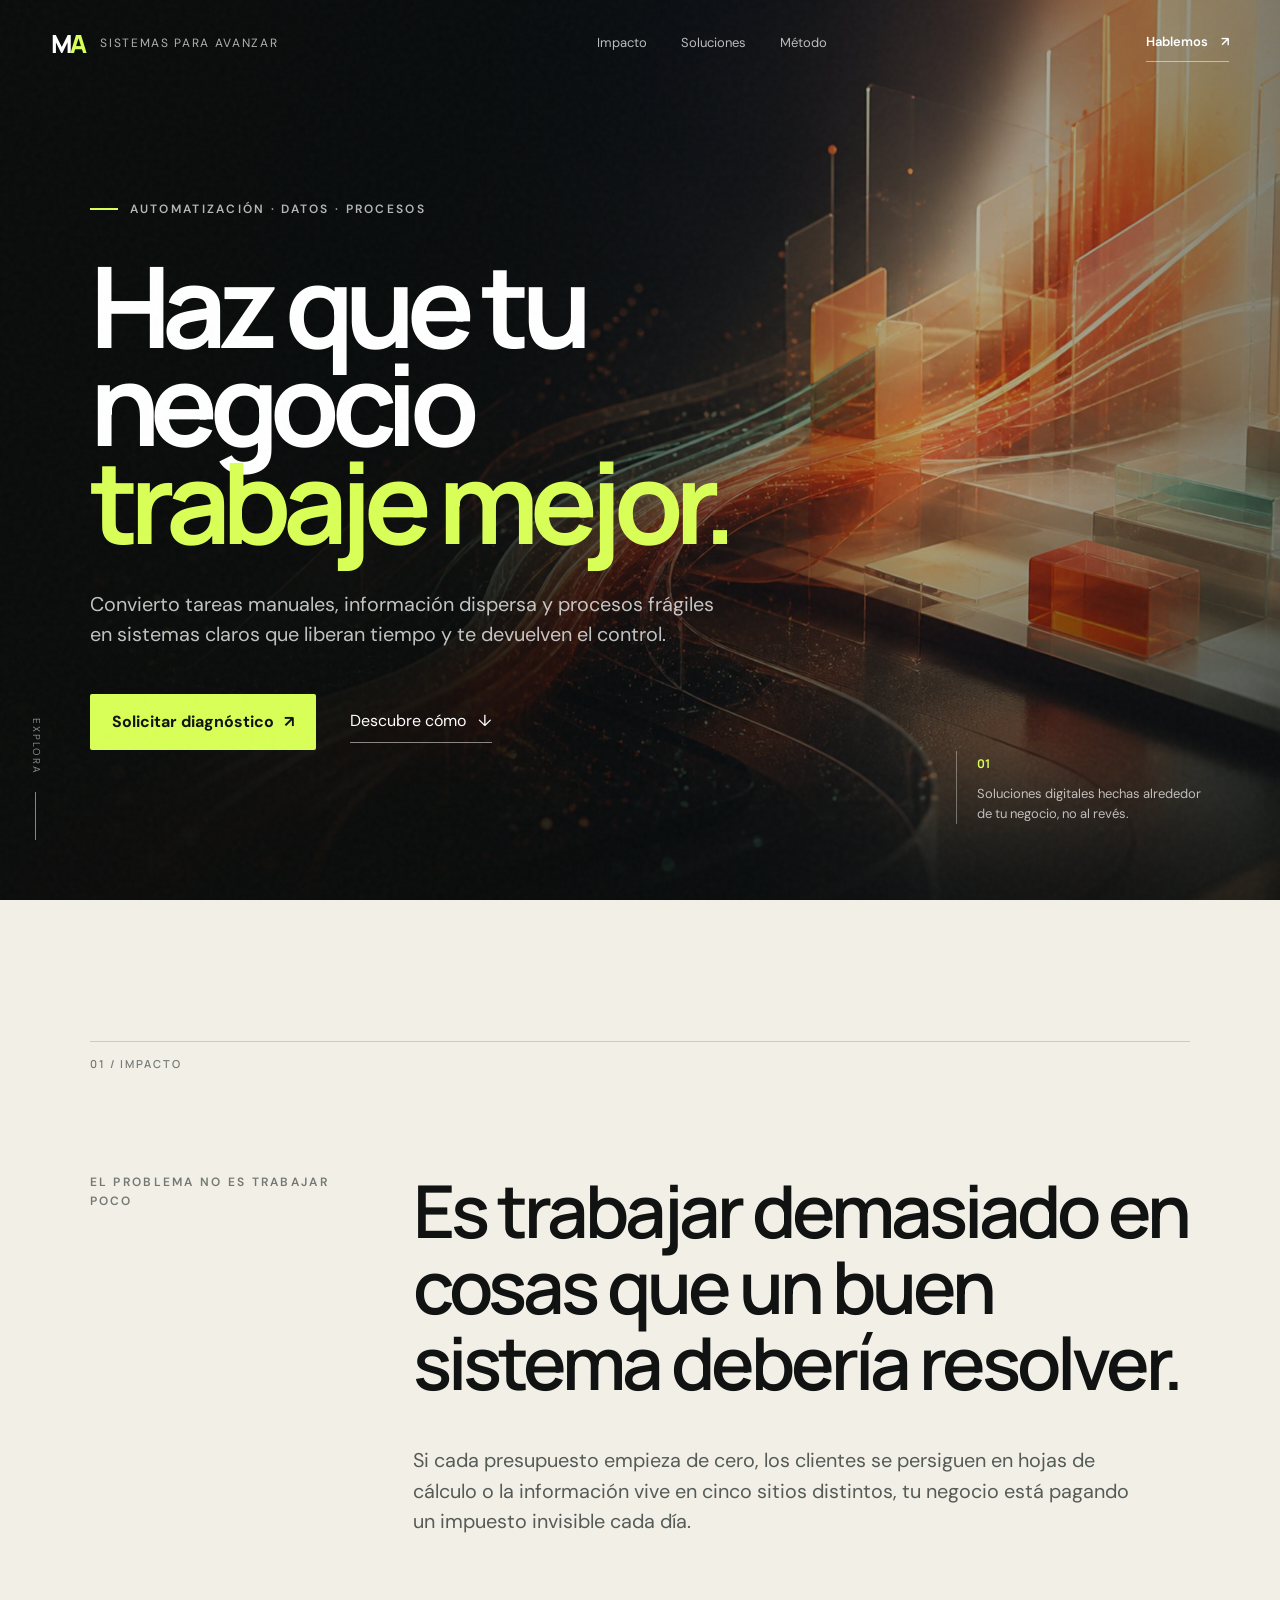
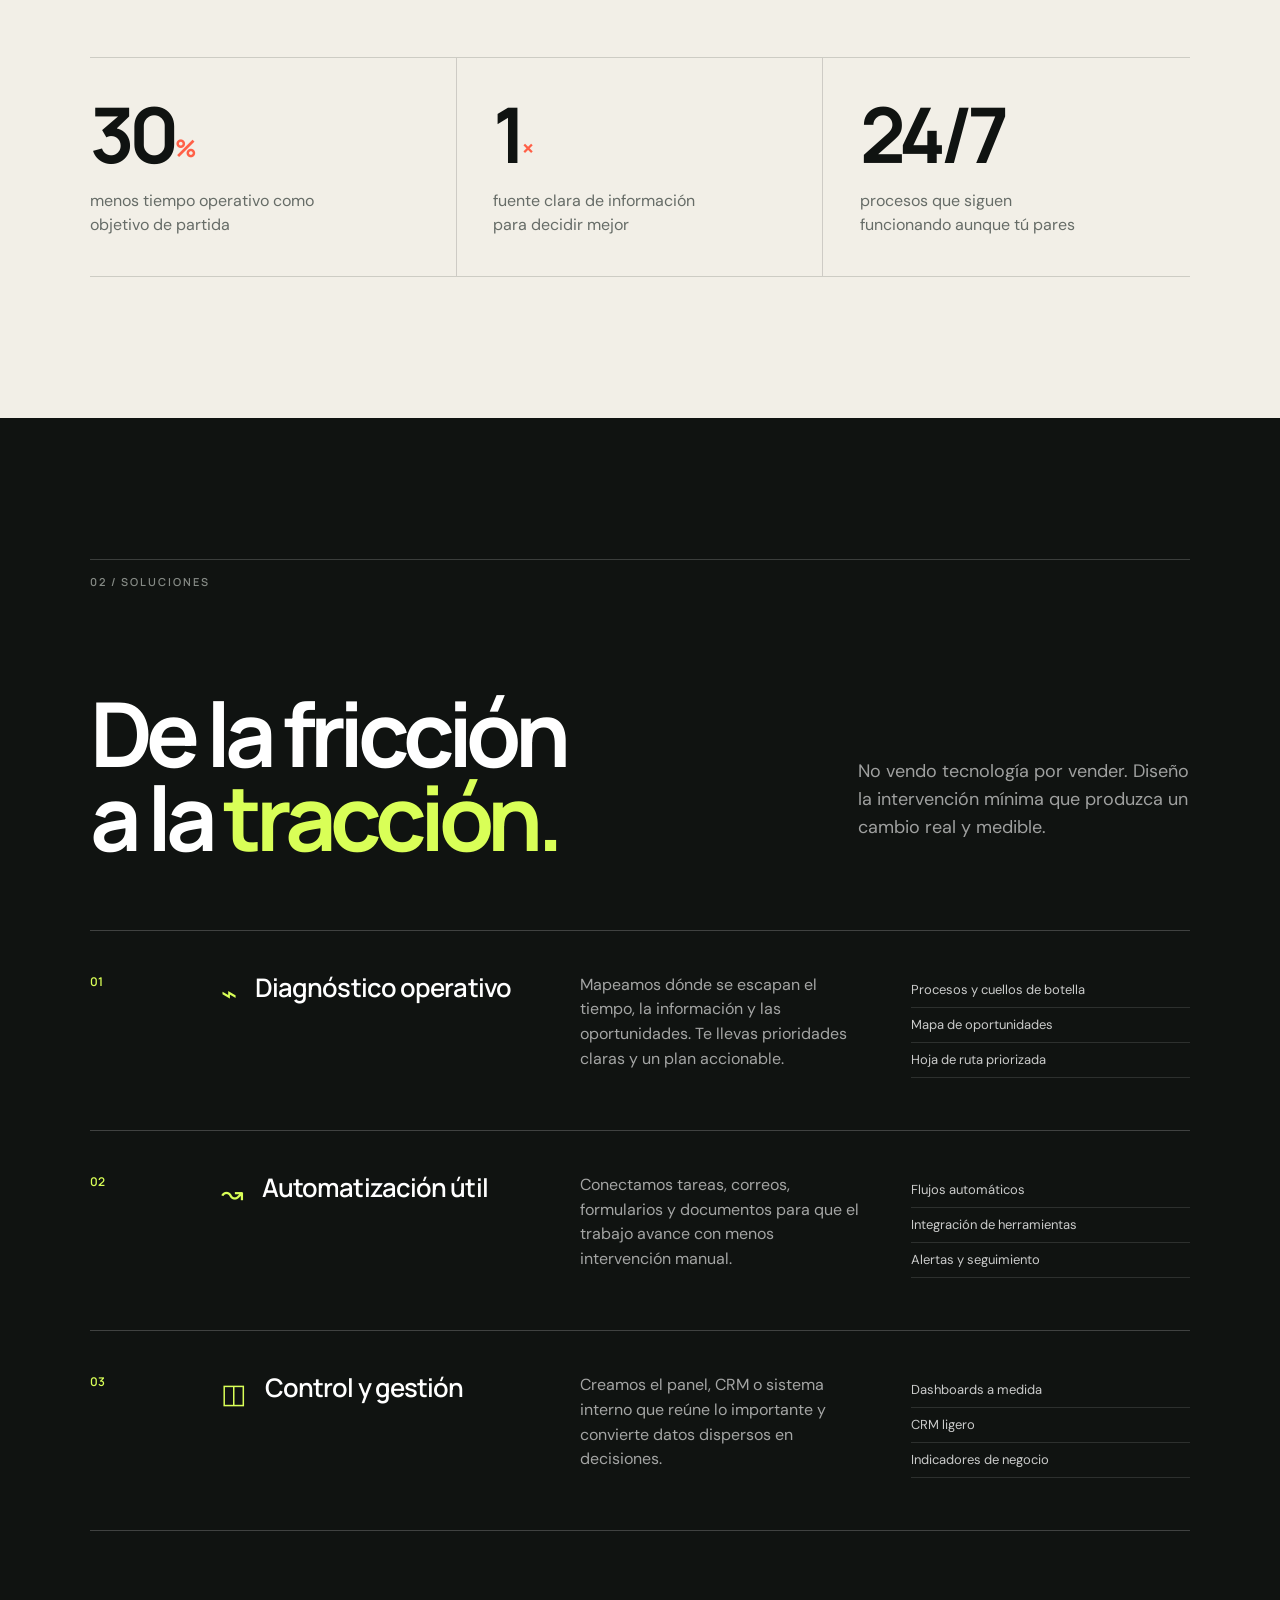
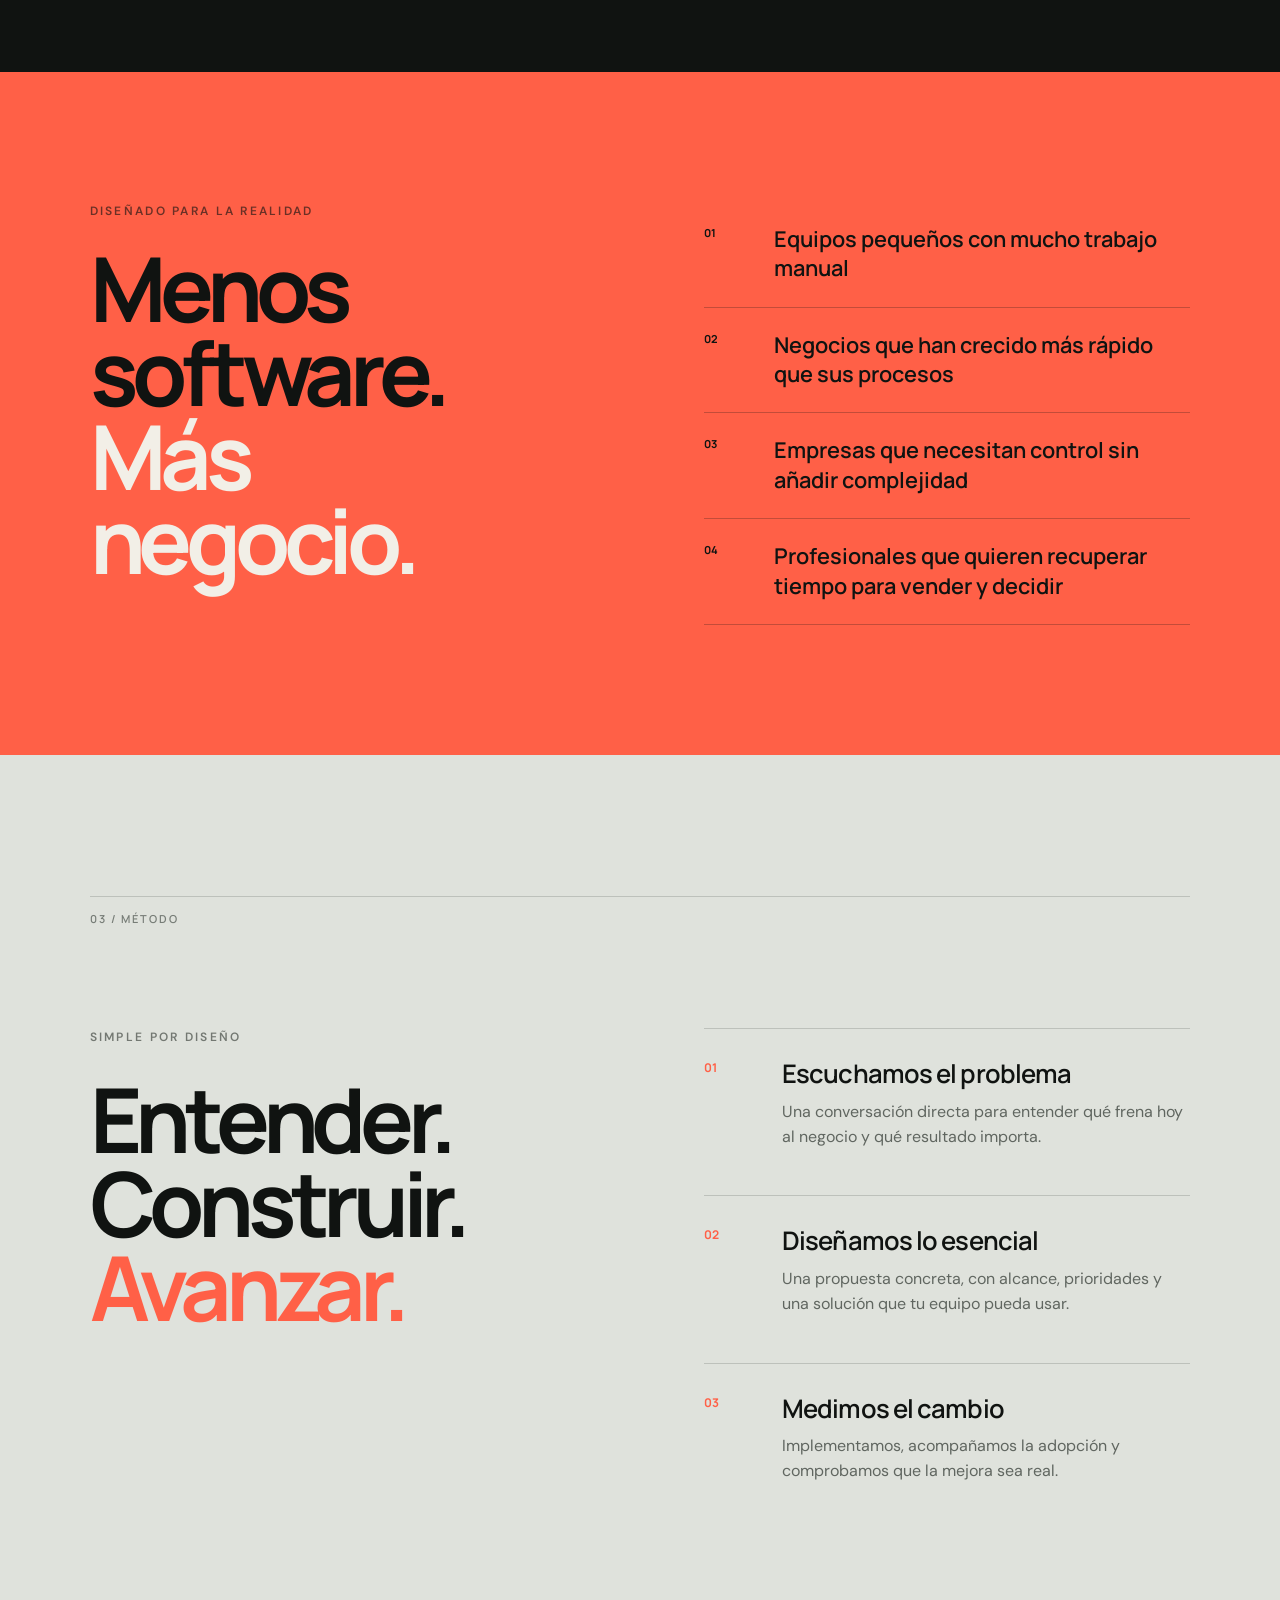
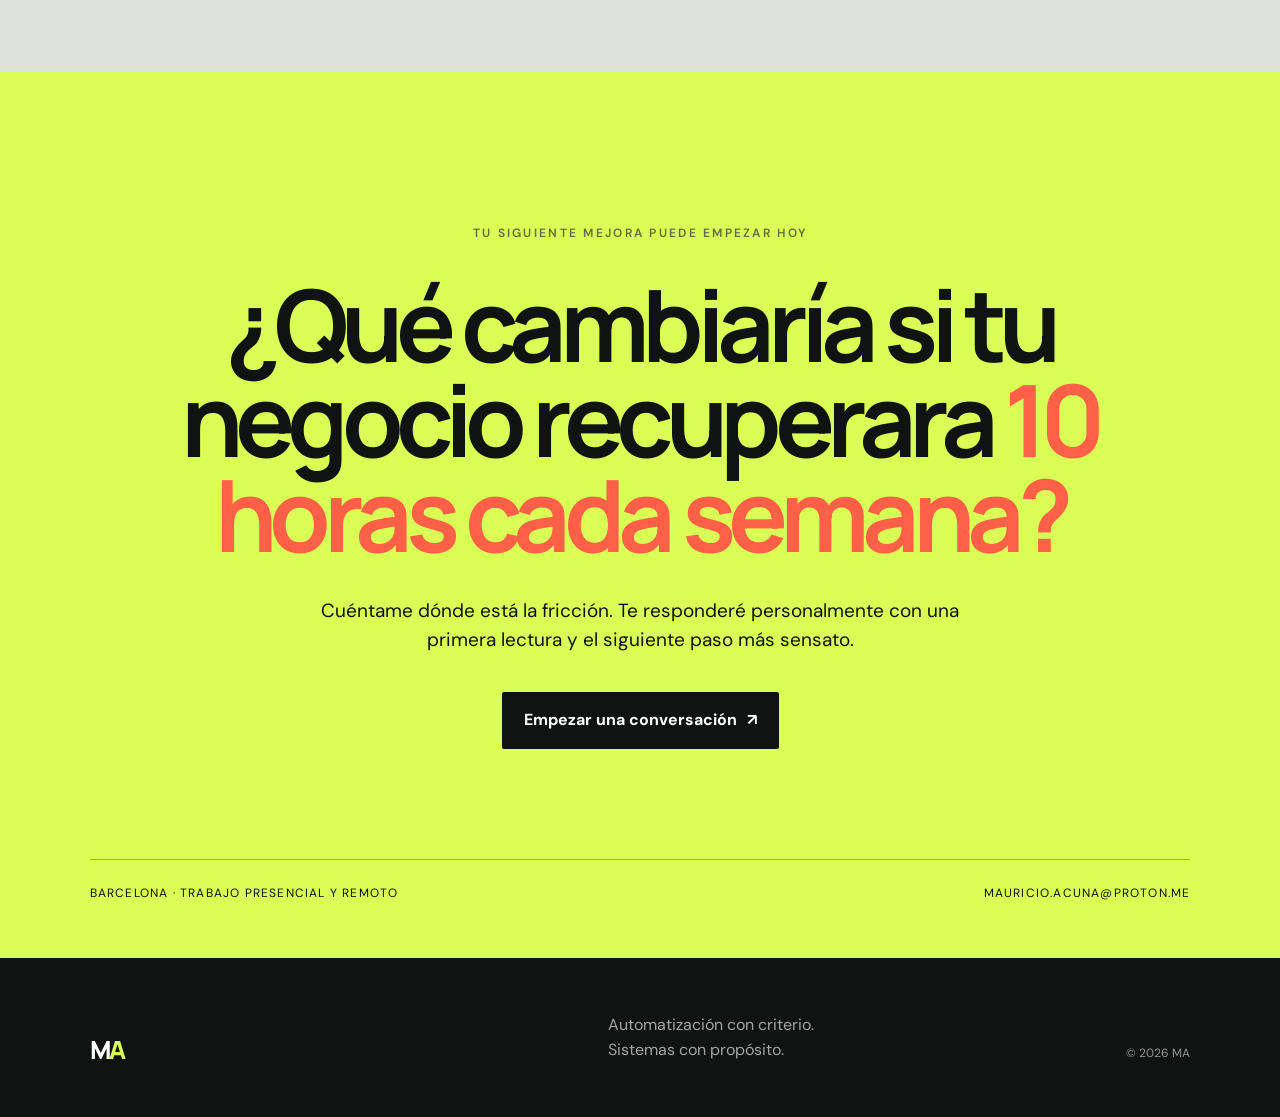
==== commit 179f5272: "Polish mobile hero" ====
--- a/index.html
+++ b/index.html
@@ -28,7 +28,7 @@
       <a href="#servicios">Soluciones</a>
       <a href="#metodo">Método</a>
     </nav>
-    <a class="header-cta" href="mailto:mauricio.acuna@proton.me?subject=Quiero%20mejorar%20mi%20negocio">Cuéntame tu reto <span>↗</span></a>
+    <a class="header-cta" href="mailto:mauricio.acuna@proton.me?subject=Quiero%20mejorar%20mi%20negocio">Hablemos <span>↗</span></a>
   </header>
 
   <main id="contenido">
--- a/styles.css
+++ b/styles.css
@@ -1,3 +1,3 @@
-﻿:root{--ink:#101311;--paper:#f2efe7;--acid:#d9ff57;--coral:#ff6047;--muted:#a7aaa4;--line:rgba(16,19,17,.16);--display:"Manrope",sans-serif;--body:"DM Sans",sans-serif}*{box-sizing:border-box}html{scroll-behavior:smooth}body{margin:0;background:var(--paper);color:var(--ink);font-family:var(--body);font-size:16px;line-height:1.55}a{color:inherit}::selection{background:var(--acid);color:var(--ink)}.grain{position:fixed;inset:0;pointer-events:none;z-index:20;opacity:.045;background-image:url("data:image/svg+xml,%3Csvg viewBox='0 0 180 180' xmlns='http://www.w3.org/2000/svg'%3E%3Cfilter id='n'%3E%3CfeTurbulence type='fractalNoise' baseFrequency='.9' numOctaves='3' stitchTiles='stitch'/%3E%3C/filter%3E%3Crect width='100%25' height='100%25' filter='url(%23n)' opacity='.65'/%3E%3C/svg%3E")}.skip-link{position:fixed;top:-80px;left:20px;background:var(--acid);padding:12px 18px;z-index:100}.skip-link:focus{top:20px}.site-header{position:fixed;top:0;left:0;right:0;height:86px;padding:0 clamp(22px,4vw,68px);display:flex;align-items:center;justify-content:space-between;color:white;z-index:15;transition:.3s}.site-header.is-scrolled{height:68px;background:rgba(16,19,17,.9);backdrop-filter:blur(16px);border-bottom:1px solid rgba(255,255,255,.12)}.brand{display:flex;align-items:center;gap:16px;text-decoration:none}.brand-symbol{font:800 25px/1 var(--display);letter-spacing:-.12em}.brand-symbol span{color:var(--acid)}.brand-copy{font-size:12px;text-transform:uppercase;letter-spacing:.14em;color:rgba(255,255,255,.68)}.nav{display:flex;gap:34px}.nav a{font-size:13px;text-decoration:none;color:rgba(255,255,255,.72);transition:.2s}.nav a:hover{color:var(--acid)}.header-cta{border-bottom:1px solid rgba(255,255,255,.5);padding:8px 0;text-decoration:none;font-size:13px;font-weight:600}.header-cta span,.button span{margin-left:10px}.hero{min-height:100svh;position:relative;display:flex;align-items:center;overflow:hidden;background:var(--ink);color:white;padding:130px clamp(22px,7vw,112px) 80px}.hero-media,.hero-shade{position:absolute;inset:0}.hero-media{background:url('assets/hero-transformation.jpg') center/cover no-repeat;transform:scale(1.02)}.hero-shade{background:linear-gradient(90deg,rgba(10,12,11,.98) 0%,rgba(10,12,11,.9) 34%,rgba(10,12,11,.28) 72%,rgba(10,12,11,.5) 100%),linear-gradient(0deg,rgba(10,12,11,.7),transparent 45%)}.hero-content{position:relative;z-index:2;max-width:850px}.kicker,.eyebrow{font-size:12px;font-weight:600;text-transform:uppercase;letter-spacing:.19em}.kicker{color:rgba(255,255,255,.7);display:flex;align-items:center;gap:12px}.kicker span{width:28px;height:2px;background:var(--acid)}h1,h2,h3,p{margin-top:0}.hero h1{font:700 clamp(54px,8.8vw,132px)/.87 var(--display);letter-spacing:-.075em;margin:38px 0 40px}.hero h1 em,.services-head em,.fit-copy em,.method h2 em,.closing h2 em{font-style:normal;color:var(--acid)}.hero-lead{font-size:clamp(18px,1.55vw,24px);line-height:1.5;max-width:650px;color:rgba(255,255,255,.75)}.hero-actions{display:flex;align-items:center;gap:34px;margin-top:44px}.button{display:inline-flex;align-items:center;justify-content:center;padding:16px 22px;text-decoration:none;font-weight:700;border-radius:2px;transition:transform .2s,background .2s}.button:hover{transform:translateY(-3px)}.button-primary{background:var(--acid);color:var(--ink)}.button-primary:hover{background:white}.text-link{color:white;text-decoration:none;border-bottom:1px solid rgba(255,255,255,.5);padding:8px 0}.text-link span{margin-left:8px}.hero-note{position:absolute;right:5vw;bottom:76px;z-index:2;width:260px;border-left:1px solid rgba(255,255,255,.35);padding-left:20px}.hero-note span{color:var(--acid);font:700 12px var(--display)}.hero-note p{font-size:13px;color:rgba(255,255,255,.7);margin:8px 0 0}.scroll-cue{position:absolute;left:28px;bottom:60px;z-index:2;font-size:10px;text-transform:uppercase;letter-spacing:.2em;writing-mode:vertical-rl;color:rgba(255,255,255,.5)}.scroll-cue i{display:inline-block;height:48px;border-left:1px solid;margin-top:12px}.section{padding:clamp(88px,11vw,170px) clamp(22px,7vw,112px)}.section-index{font:600 11px var(--display);letter-spacing:.18em;color:#777d77;border-top:1px solid var(--line);padding-top:14px;margin-bottom:clamp(55px,8vw,110px)}.manifesto-grid{display:grid;grid-template-columns:1fr 3fr;gap:5vw}.eyebrow{color:#737872}.statement{font:600 clamp(38px,5.7vw,84px)/1.04 var(--display);letter-spacing:-.055em;max-width:1100px;margin-bottom:44px}.section-copy{font-size:clamp(18px,1.55vw,23px);max-width:720px;color:#555b56}.impact-strip{display:grid;grid-template-columns:repeat(3,1fr);margin-top:100px;border-top:1px solid var(--line);border-bottom:1px solid var(--line)}.impact-strip article{padding:38px 8% 38px 0;border-right:1px solid var(--line)}.impact-strip article+article{padding-left:10%}.impact-strip article:last-child{border-right:0}.impact-strip strong{font:700 clamp(50px,6vw,90px)/1 var(--display);letter-spacing:-.07em}.impact-strip sup{font:700 24px var(--display);color:var(--coral)}.impact-strip p{max-width:230px;color:#666c67;margin:16px 0 0}.services{background:var(--ink);color:white}.services .section-index{border-color:rgba(255,255,255,.18);color:#858a85}.services-head{display:grid;grid-template-columns:2fr 1fr;align-items:end;gap:8vw;margin-bottom:70px}.services-head h2,.fit-copy h2,.method h2{font:700 clamp(48px,7vw,100px)/.94 var(--display);letter-spacing:-.07em;margin:0}.services-head p{font-size:18px;color:rgba(255,255,255,.6);max-width:430px}.service-list{border-top:1px solid rgba(255,255,255,.2)}.service-card{display:grid;grid-template-columns:80px 1.1fr 1fr 1fr;gap:4vw;padding:42px 0;border-bottom:1px solid rgba(255,255,255,.2);align-items:start;transition:.25s}.service-card:hover{padding-left:12px;background:linear-gradient(90deg,rgba(217,255,87,.06),transparent)}.service-number{font:600 12px var(--display);color:var(--acid)}.service-title{display:flex;gap:18px}.service-icon{color:var(--acid);font-size:27px}.service-card h3{font:600 clamp(22px,2vw,30px)/1.2 var(--display);letter-spacing:-.035em}.service-card>p{color:rgba(255,255,255,.62)}.service-card ul{margin:0;padding:0;list-style:none;font-size:13px;color:rgba(255,255,255,.78)}.service-card li{padding:7px 0;border-bottom:1px solid rgba(255,255,255,.12)}.fit{display:grid;grid-template-columns:1fr 1fr;gap:10vw;background:var(--coral);padding-top:130px;padding-bottom:130px}.fit .eyebrow{color:rgba(16,19,17,.62)}.fit-copy h2{margin-top:25px}.fit-copy em{color:var(--paper)}.fit-list>div{display:grid;grid-template-columns:50px 1fr;gap:20px;padding:23px 0;border-bottom:1px solid rgba(16,19,17,.25)}.fit-list span{font:700 11px var(--display)}.fit-list p{font:600 clamp(18px,1.7vw,25px)/1.35 var(--display);margin:0}.method{background:#dfe2dc}.method-layout{display:grid;grid-template-columns:1fr 1fr;gap:10vw}.method-intro h2{margin-top:30px}.method h2 em{color:var(--coral)}.steps{list-style:none;margin:0;padding:0}.steps li{display:grid;grid-template-columns:60px 1fr;gap:18px;padding:30px 0;border-top:1px solid var(--line)}.steps li>span{font:700 12px var(--display);color:var(--coral)}.steps h3{font:600 clamp(22px,2vw,30px)/1.2 var(--display);letter-spacing:-.035em;margin-bottom:10px}.steps p{color:#606660;max-width:500px}.closing{text-align:center;background:var(--acid);padding-top:clamp(100px,12vw,180px);padding-bottom:55px}.closing .eyebrow{color:#626c3a}.closing h2{font:700 clamp(48px,7.8vw,112px)/.95 var(--display);letter-spacing:-.075em;max-width:1200px;margin:34px auto}.closing h2 em{color:var(--coral)}.closing-copy{font-size:19px;max-width:650px;margin:0 auto 38px}.button-light{background:var(--ink);color:white}.button-light:hover{background:var(--coral)}.closing-meta{display:flex;justify-content:space-between;border-top:1px solid rgba(16,19,17,.3);padding-top:24px;margin-top:110px;font-size:12px;text-transform:uppercase;letter-spacing:.1em}.closing-meta a{text-decoration:none}footer{background:var(--ink);color:white;display:grid;grid-template-columns:1fr 1fr auto;align-items:end;padding:55px clamp(22px,7vw,112px)}footer p{margin:0;color:rgba(255,255,255,.62)}footer>span{font-size:12px;color:rgba(255,255,255,.55)}.reveal{opacity:1;transform:none}.js .reveal{opacity:0;transform:translateY(28px);transition:opacity .75s ease,transform .75s cubic-bezier(.2,.7,.2,1)}.js .reveal.is-visible{opacity:1;transform:none}@media(max-width:850px){.nav{display:none}.brand-copy{display:none}.site-header{height:70px}.header-cta{font-size:12px}.hero{padding-top:110px;align-items:flex-end}.hero h1{font-size:clamp(52px,17vw,82px)}.hero-note,.scroll-cue{display:none}.hero-shade{background:linear-gradient(0deg,rgba(10,12,11,.96) 5%,rgba(10,12,11,.4) 85%)}.hero-content{padding-bottom:25px}.manifesto-grid,.services-head,.fit,.method-layout{grid-template-columns:1fr}.manifesto-grid,.services-head,.fit,.method-layout{gap:45px}.impact-strip{grid-template-columns:1fr}.impact-strip article,.impact-strip article+article{padding:28px 0;border-right:0;border-bottom:1px solid var(--line)}.impact-strip article:last-child{border-bottom:0}.service-card{grid-template-columns:45px 1fr}.service-card>p,.service-card>ul{grid-column:2}.fit{gap:70px}.closing-meta{flex-direction:column;gap:12px}.closing-meta a{overflow-wrap:anywhere}footer{grid-template-columns:1fr auto;gap:30px}footer p{display:none}}@media(max-width:520px){.section{padding-left:20px;padding-right:20px}.hero{padding-left:20px;padding-right:20px}.hero-actions{align-items:flex-start;flex-direction:column;gap:20px}.button{width:100%}.service-card{gap:14px}.service-title{gap:10px}.closing{padding-left:20px;padding-right:20px}.closing h2{font-size:47px}.closing-meta{text-align:left;margin-top:75px}}@media(prefers-reduced-motion:reduce){html{scroll-behavior:auto}.js .reveal{opacity:1;transform:none;transition:none}.button{transition:none}}
+:root{--ink:#101311;--paper:#f2efe7;--acid:#d9ff57;--coral:#ff6047;--muted:#a7aaa4;--line:rgba(16,19,17,.16);--display:"Manrope",sans-serif;--body:"DM Sans",sans-serif}*{box-sizing:border-box}html{scroll-behavior:smooth}body{margin:0;overflow-x:hidden;background:var(--paper);color:var(--ink);font-family:var(--body);font-size:16px;line-height:1.55}a{color:inherit}::selection{background:var(--acid);color:var(--ink)}.grain{position:fixed;inset:0;pointer-events:none;z-index:20;opacity:.045;background-image:url("data:image/svg+xml,%3Csvg viewBox='0 0 180 180' xmlns='http://www.w3.org/2000/svg'%3E%3Cfilter id='n'%3E%3CfeTurbulence type='fractalNoise' baseFrequency='.9' numOctaves='3' stitchTiles='stitch'/%3E%3C/filter%3E%3Crect width='100%25' height='100%25' filter='url(%23n)' opacity='.65'/%3E%3C/svg%3E")}.skip-link{position:fixed;top:-80px;left:20px;background:var(--acid);padding:12px 18px;z-index:100}.skip-link:focus{top:20px}.site-header{position:fixed;top:0;left:0;right:0;height:86px;padding:0 clamp(22px,4vw,68px);display:flex;align-items:center;justify-content:space-between;color:white;z-index:15;transition:.3s}.site-header.is-scrolled{height:68px;background:rgba(16,19,17,.9);backdrop-filter:blur(16px);border-bottom:1px solid rgba(255,255,255,.12)}.brand{display:flex;align-items:center;gap:16px;text-decoration:none}.brand-symbol{font:800 25px/1 var(--display);letter-spacing:-.12em}.brand-symbol span{color:var(--acid)}.brand-copy{font-size:12px;text-transform:uppercase;letter-spacing:.14em;color:rgba(255,255,255,.68)}.nav{display:flex;gap:34px}.nav a{font-size:13px;text-decoration:none;color:rgba(255,255,255,.72);transition:.2s}.nav a:hover{color:var(--acid)}.header-cta{border-bottom:1px solid rgba(255,255,255,.5);padding:8px 0;text-decoration:none;font-size:13px;font-weight:600}.header-cta span,.button span{margin-left:10px}.hero{min-height:100svh;position:relative;display:flex;align-items:center;overflow:hidden;background:var(--ink);color:white;padding:130px clamp(22px,7vw,112px) 80px}.hero-media,.hero-shade{position:absolute;inset:0}.hero-media{background:url('assets/hero-transformation.jpg') center/cover no-repeat;transform:scale(1.02)}.hero-shade{background:linear-gradient(90deg,rgba(10,12,11,.98) 0%,rgba(10,12,11,.9) 34%,rgba(10,12,11,.28) 72%,rgba(10,12,11,.5) 100%),linear-gradient(0deg,rgba(10,12,11,.7),transparent 45%)}.hero-content{position:relative;min-width:0;width:100%;z-index:2;max-width:850px}.kicker,.eyebrow{font-size:12px;font-weight:600;text-transform:uppercase;letter-spacing:.19em}.kicker{color:rgba(255,255,255,.7);display:flex;align-items:center;gap:12px}.kicker span{width:28px;height:2px;background:var(--acid)}h1,h2,h3,p{margin-top:0}.hero h1{font:700 clamp(54px,8.8vw,132px)/.87 var(--display);letter-spacing:-.075em;margin:38px 0 40px}.hero h1 em,.services-head em,.fit-copy em,.method h2 em,.closing h2 em{font-style:normal;color:var(--acid)}.hero-lead{font-size:clamp(18px,1.55vw,24px);line-height:1.5;max-width:650px;color:rgba(255,255,255,.75)}.hero-actions{display:flex;align-items:center;gap:34px;margin-top:44px}.button{display:inline-flex;align-items:center;justify-content:center;padding:16px 22px;text-decoration:none;font-weight:700;border-radius:2px;transition:transform .2s,background .2s}.button:hover{transform:translateY(-3px)}.button-primary{background:var(--acid);color:var(--ink)}.button-primary:hover{background:white}.text-link{color:white;text-decoration:none;border-bottom:1px solid rgba(255,255,255,.5);padding:8px 0}.text-link span{margin-left:8px}.hero-note{position:absolute;right:5vw;bottom:76px;z-index:2;width:260px;border-left:1px solid rgba(255,255,255,.35);padding-left:20px}.hero-note span{color:var(--acid);font:700 12px var(--display)}.hero-note p{font-size:13px;color:rgba(255,255,255,.7);margin:8px 0 0}.scroll-cue{position:absolute;left:28px;bottom:60px;z-index:2;font-size:10px;text-transform:uppercase;letter-spacing:.2em;writing-mode:vertical-rl;color:rgba(255,255,255,.5)}.scroll-cue i{display:inline-block;height:48px;border-left:1px solid;margin-top:12px}.section{padding:clamp(88px,11vw,170px) clamp(22px,7vw,112px)}.section-index{font:600 11px var(--display);letter-spacing:.18em;color:#777d77;border-top:1px solid var(--line);padding-top:14px;margin-bottom:clamp(55px,8vw,110px)}.manifesto-grid{display:grid;grid-template-columns:1fr 3fr;gap:5vw}.eyebrow{color:#737872}.statement{font:600 clamp(38px,5.7vw,84px)/1.04 var(--display);letter-spacing:-.055em;max-width:1100px;margin-bottom:44px}.section-copy{font-size:clamp(18px,1.55vw,23px);max-width:720px;color:#555b56}.impact-strip{display:grid;grid-template-columns:repeat(3,1fr);margin-top:100px;border-top:1px solid var(--line);border-bottom:1px solid var(--line)}.impact-strip article{padding:38px 8% 38px 0;border-right:1px solid var(--line)}.impact-strip article+article{padding-left:10%}.impact-strip article:last-child{border-right:0}.impact-strip strong{font:700 clamp(50px,6vw,90px)/1 var(--display);letter-spacing:-.07em}.impact-strip sup{font:700 24px var(--display);color:var(--coral)}.impact-strip p{max-width:230px;color:#666c67;margin:16px 0 0}.services{background:var(--ink);color:white}.services .section-index{border-color:rgba(255,255,255,.18);color:#858a85}.services-head{display:grid;grid-template-columns:2fr 1fr;align-items:end;gap:8vw;margin-bottom:70px}.services-head h2,.fit-copy h2,.method h2{font:700 clamp(48px,7vw,100px)/.94 var(--display);letter-spacing:-.07em;margin:0}.services-head p{font-size:18px;color:rgba(255,255,255,.6);max-width:430px}.service-list{border-top:1px solid rgba(255,255,255,.2)}.service-card{display:grid;grid-template-columns:80px 1.1fr 1fr 1fr;gap:4vw;padding:42px 0;border-bottom:1px solid rgba(255,255,255,.2);align-items:start;transition:.25s}.service-card:hover{padding-left:12px;background:linear-gradient(90deg,rgba(217,255,87,.06),transparent)}.service-number{font:600 12px var(--display);color:var(--acid)}.service-title{display:flex;gap:18px}.service-icon{color:var(--acid);font-size:27px}.service-card h3{font:600 clamp(22px,2vw,30px)/1.2 var(--display);letter-spacing:-.035em}.service-card>p{color:rgba(255,255,255,.62)}.service-card ul{margin:0;padding:0;list-style:none;font-size:13px;color:rgba(255,255,255,.78)}.service-card li{padding:7px 0;border-bottom:1px solid rgba(255,255,255,.12)}.fit{display:grid;grid-template-columns:1fr 1fr;gap:10vw;background:var(--coral);padding-top:130px;padding-bottom:130px}.fit .eyebrow{color:rgba(16,19,17,.62)}.fit-copy h2{margin-top:25px}.fit-copy em{color:var(--paper)}.fit-list>div{display:grid;grid-template-columns:50px 1fr;gap:20px;padding:23px 0;border-bottom:1px solid rgba(16,19,17,.25)}.fit-list span{font:700 11px var(--display)}.fit-list p{font:600 clamp(18px,1.7vw,25px)/1.35 var(--display);margin:0}.method{background:#dfe2dc}.method-layout{display:grid;grid-template-columns:1fr 1fr;gap:10vw}.method-intro h2{margin-top:30px}.method h2 em{color:var(--coral)}.steps{list-style:none;margin:0;padding:0}.steps li{display:grid;grid-template-columns:60px 1fr;gap:18px;padding:30px 0;border-top:1px solid var(--line)}.steps li>span{font:700 12px var(--display);color:var(--coral)}.steps h3{font:600 clamp(22px,2vw,30px)/1.2 var(--display);letter-spacing:-.035em;margin-bottom:10px}.steps p{color:#606660;max-width:500px}.closing{text-align:center;background:var(--acid);padding-top:clamp(100px,12vw,180px);padding-bottom:55px}.closing .eyebrow{color:#626c3a}.closing h2{font:700 clamp(48px,7.8vw,112px)/.95 var(--display);letter-spacing:-.075em;max-width:1200px;margin:34px auto}.closing h2 em{color:var(--coral)}.closing-copy{font-size:19px;max-width:650px;margin:0 auto 38px}.button-light{background:var(--ink);color:white}.button-light:hover{background:var(--coral)}.closing-meta{display:flex;justify-content:space-between;border-top:1px solid rgba(16,19,17,.3);padding-top:24px;margin-top:110px;font-size:12px;text-transform:uppercase;letter-spacing:.1em}.closing-meta a{text-decoration:none}footer{background:var(--ink);color:white;display:grid;grid-template-columns:1fr 1fr auto;align-items:end;padding:55px clamp(22px,7vw,112px)}footer p{margin:0;color:rgba(255,255,255,.62)}footer>span{font-size:12px;color:rgba(255,255,255,.55)}.reveal{opacity:1;transform:none}.js .reveal{opacity:0;transform:translateY(28px);transition:opacity .75s ease,transform .75s cubic-bezier(.2,.7,.2,1)}.js .reveal.is-visible{opacity:1;transform:none}@media(max-width:850px){.nav{display:none}.brand-copy{display:none}.site-header{height:70px}.header-cta{font-size:12px}.hero{padding-top:110px;align-items:flex-end}.hero h1{font-size:clamp(50px,15.5vw,74px)}.hero-note,.scroll-cue{display:none}.hero-shade{background:linear-gradient(0deg,rgba(10,12,11,.96) 5%,rgba(10,12,11,.4) 85%)}.hero-content{padding-bottom:25px}.manifesto-grid,.services-head,.fit,.method-layout{grid-template-columns:1fr}.manifesto-grid,.services-head,.fit,.method-layout{gap:45px}.impact-strip{grid-template-columns:1fr}.impact-strip article,.impact-strip article+article{padding:28px 0;border-right:0;border-bottom:1px solid var(--line)}.impact-strip article:last-child{border-bottom:0}.service-card{grid-template-columns:45px 1fr}.service-card>p,.service-card>ul{grid-column:2}.fit{gap:70px}.closing-meta{flex-direction:column;gap:12px}.closing-meta a{overflow-wrap:anywhere}footer{grid-template-columns:1fr auto;gap:30px}footer p{display:none}}@media(max-width:520px){.section{padding-left:20px;padding-right:20px}.hero{padding-left:20px;padding-right:20px}.hero-actions{align-items:flex-start;flex-direction:column;gap:20px}.button{width:100%}.service-card{gap:14px}.service-title{gap:10px}.closing{padding-left:20px;padding-right:20px}.closing h2{font-size:47px}.closing-meta{text-align:left;margin-top:75px}}@media(prefers-reduced-motion:reduce){html{scroll-behavior:auto}.js .reveal{opacity:1;transform:none;transition:none}.button{transition:none}}
 
 
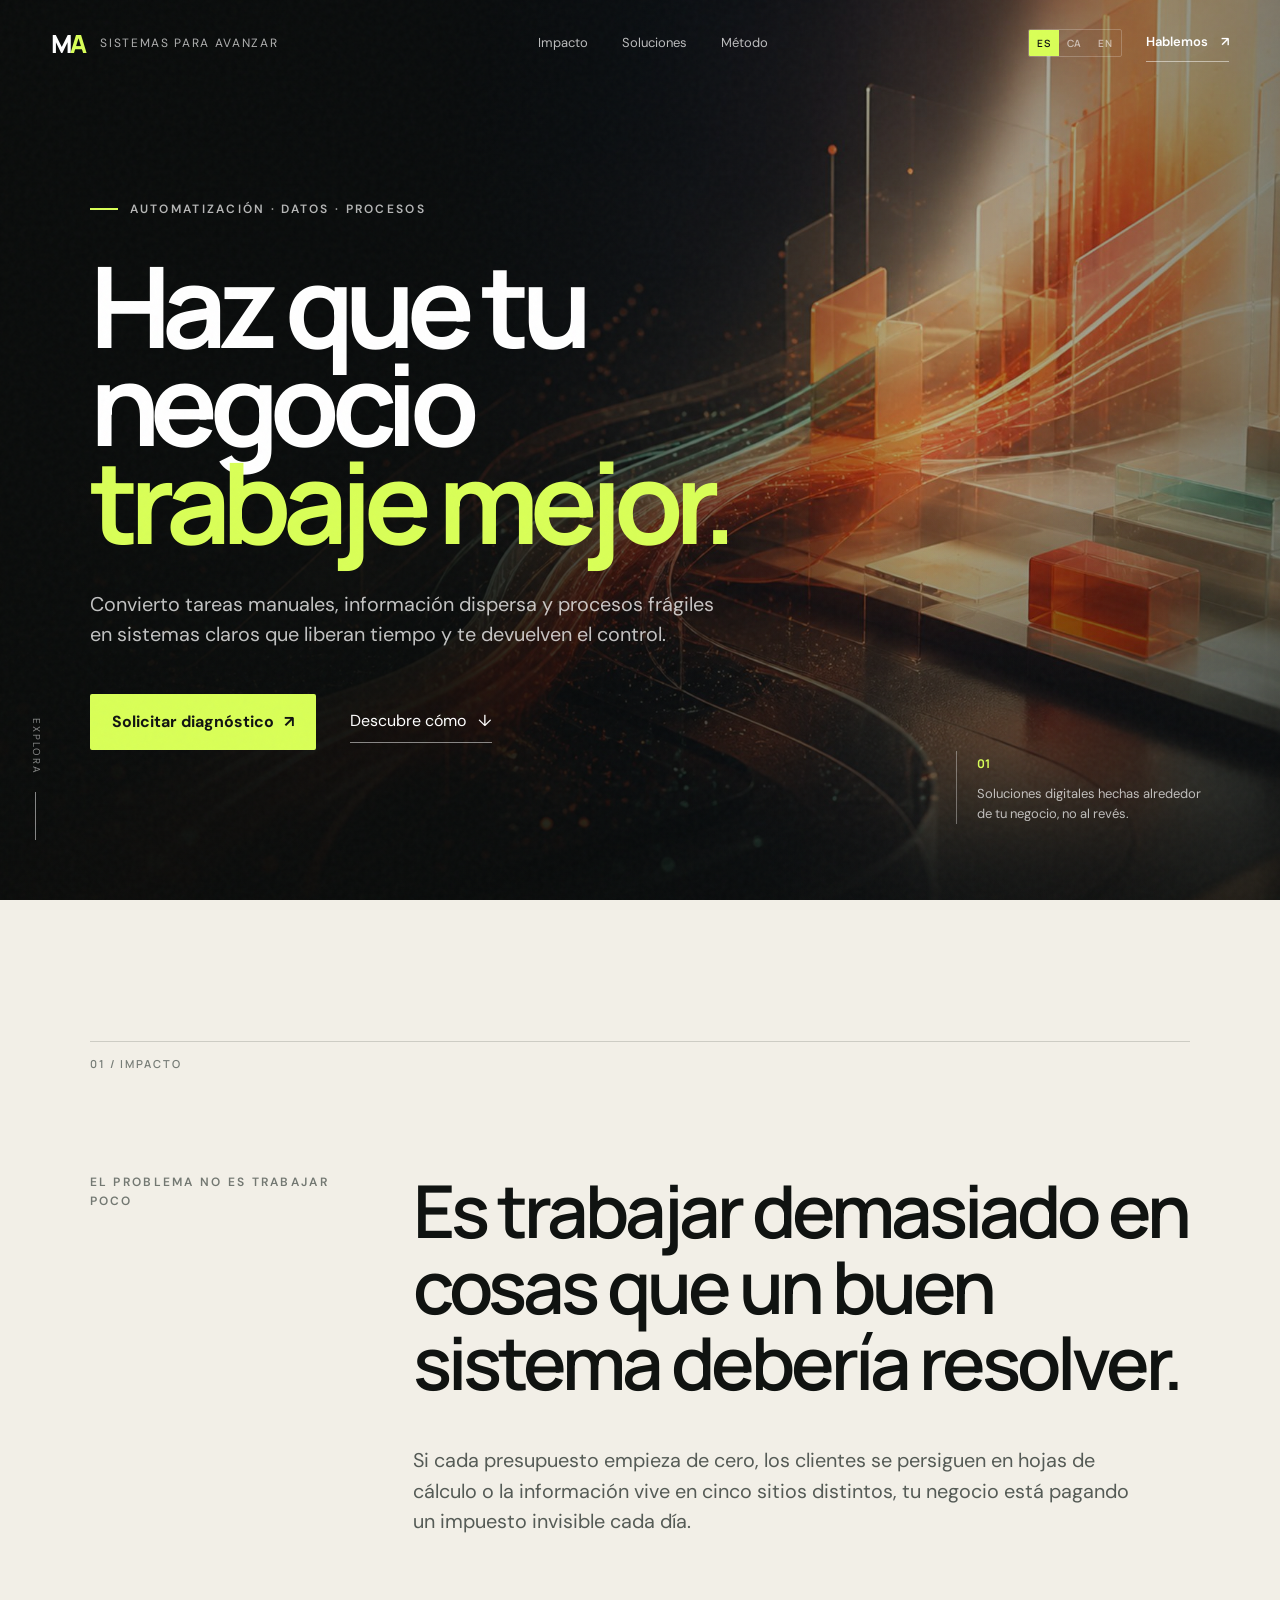
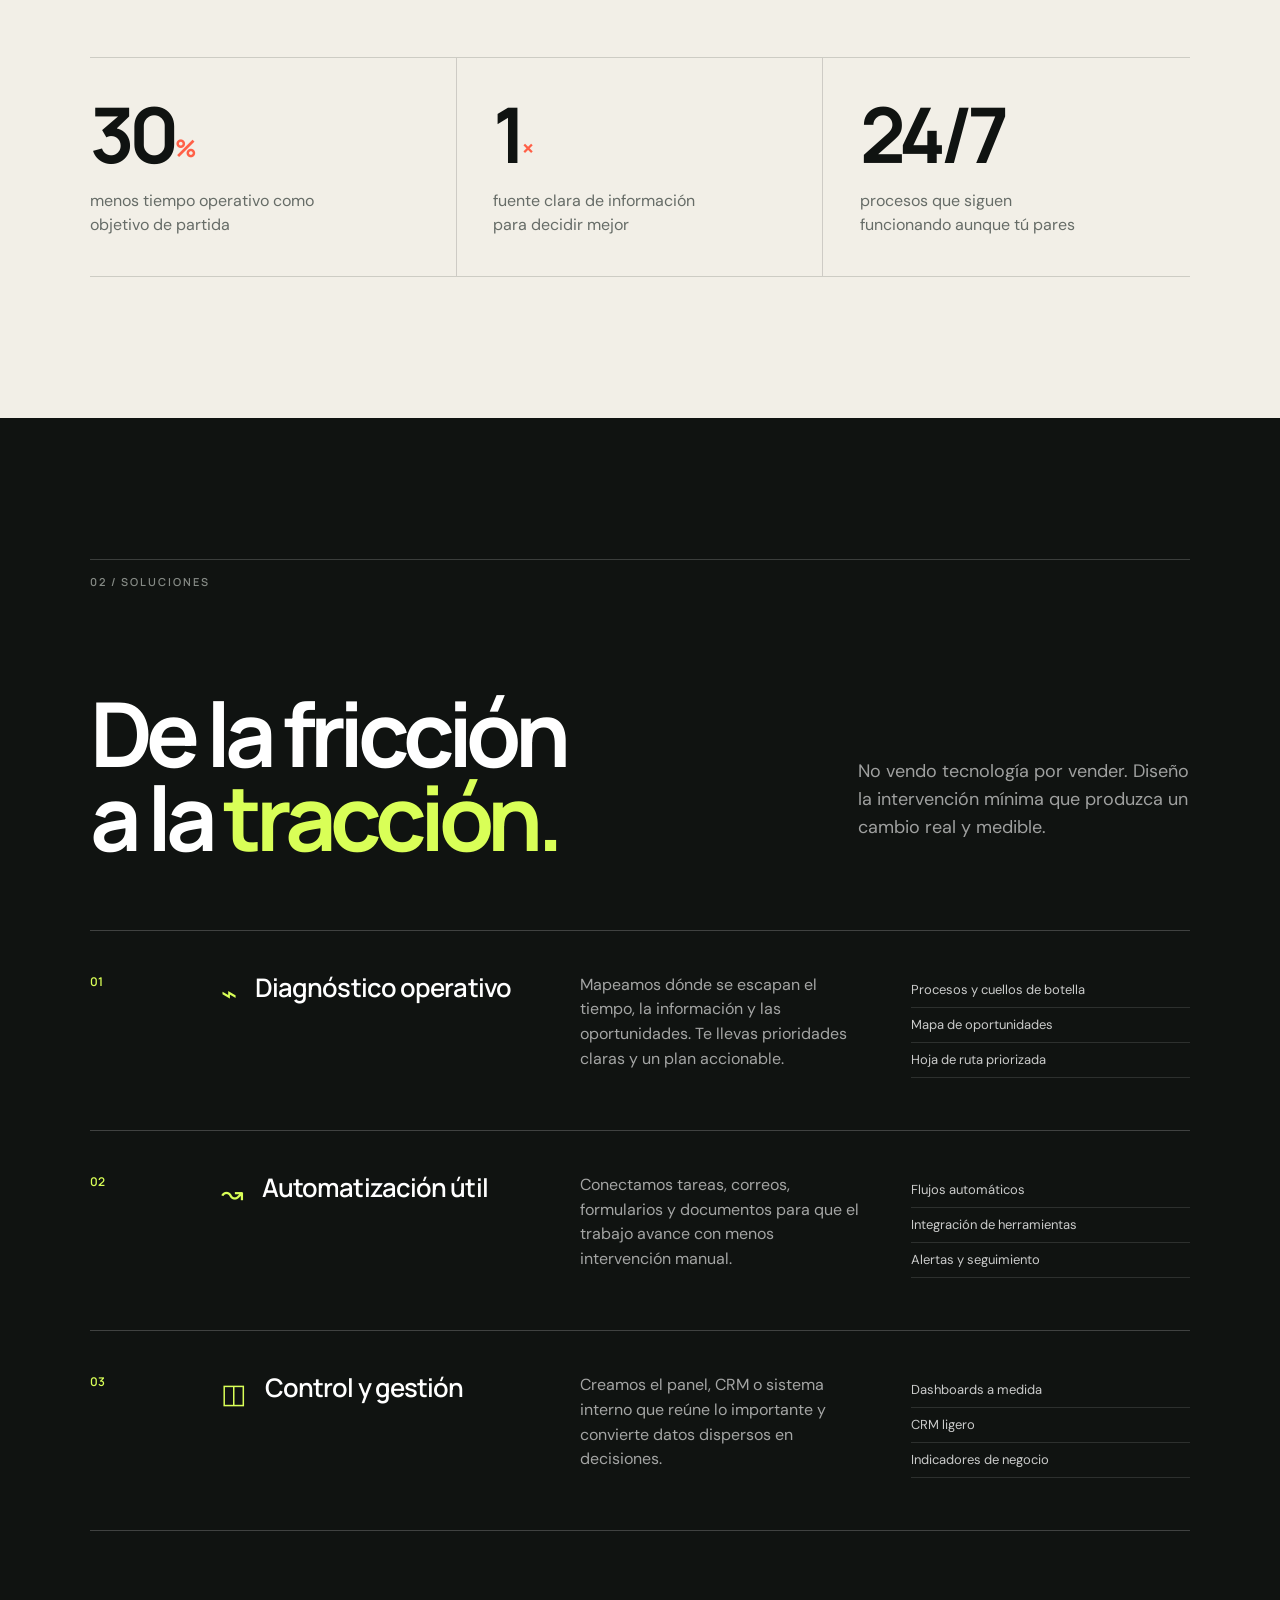
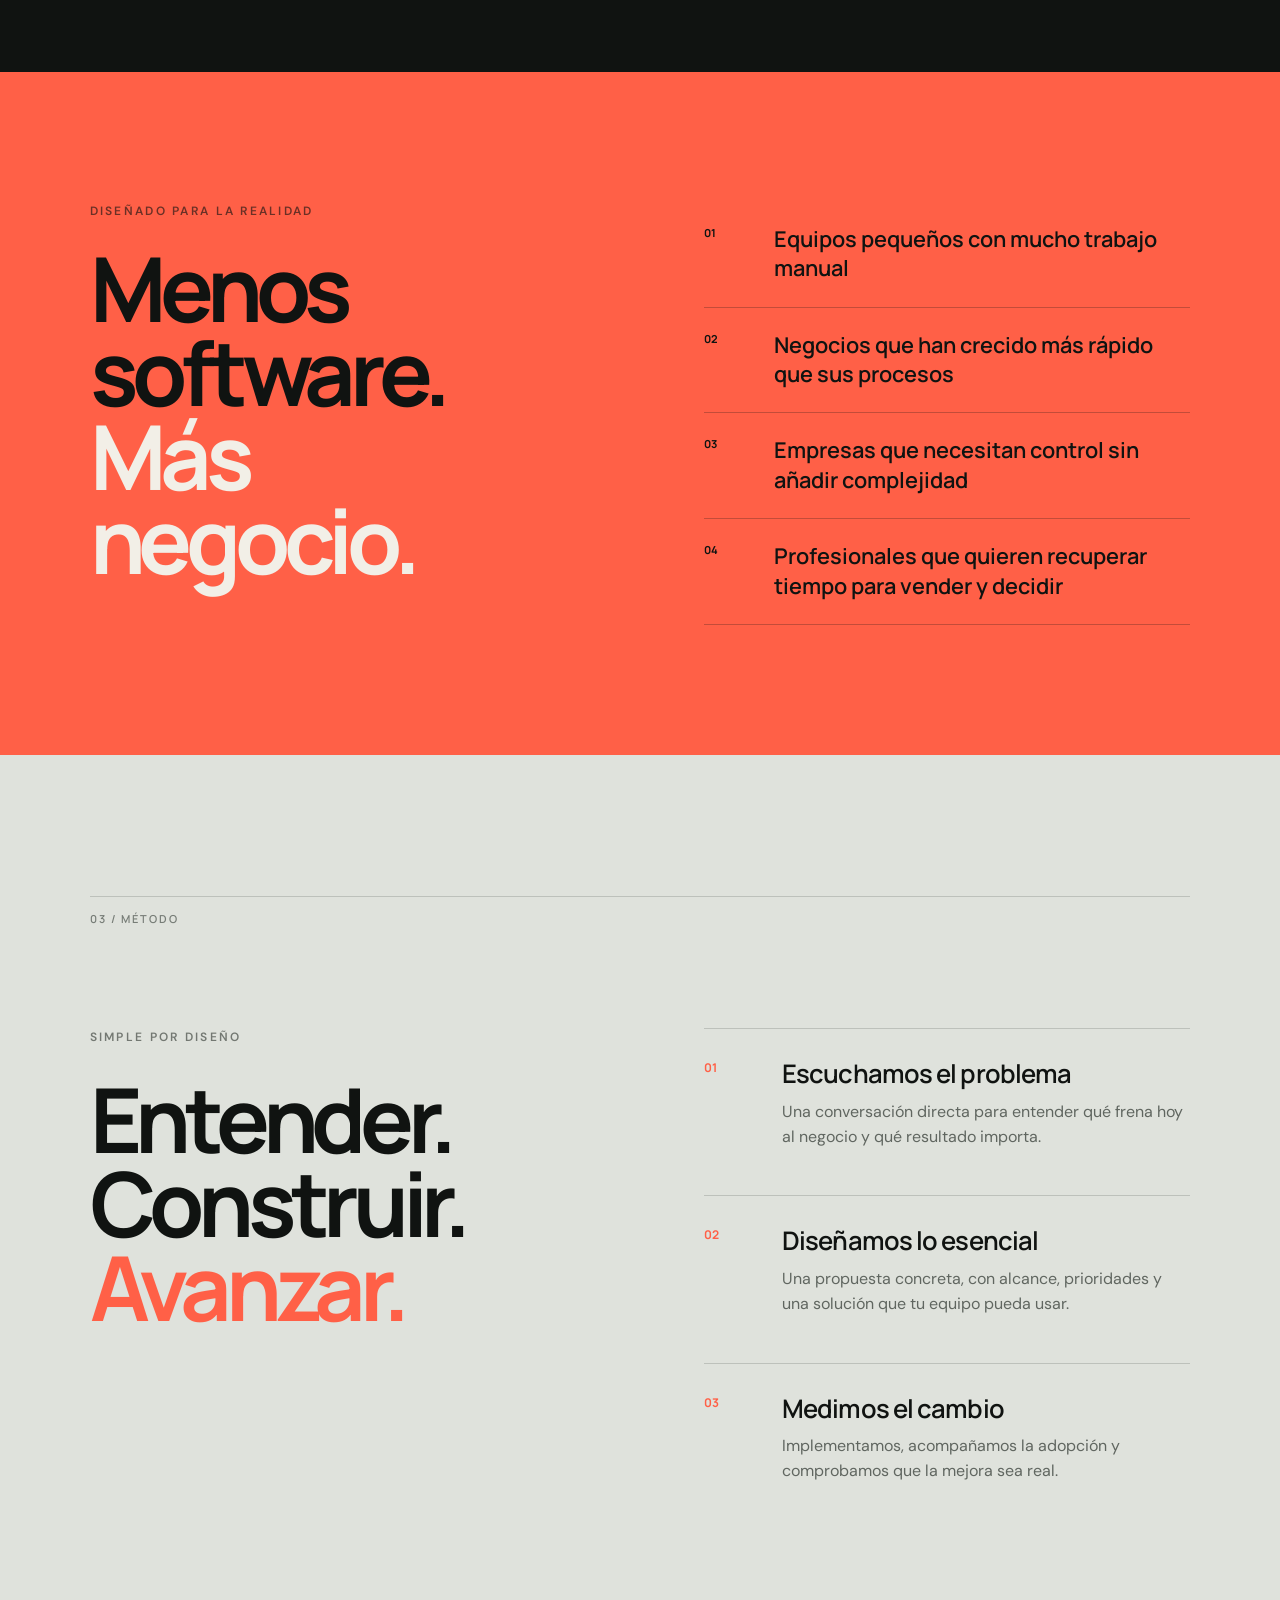
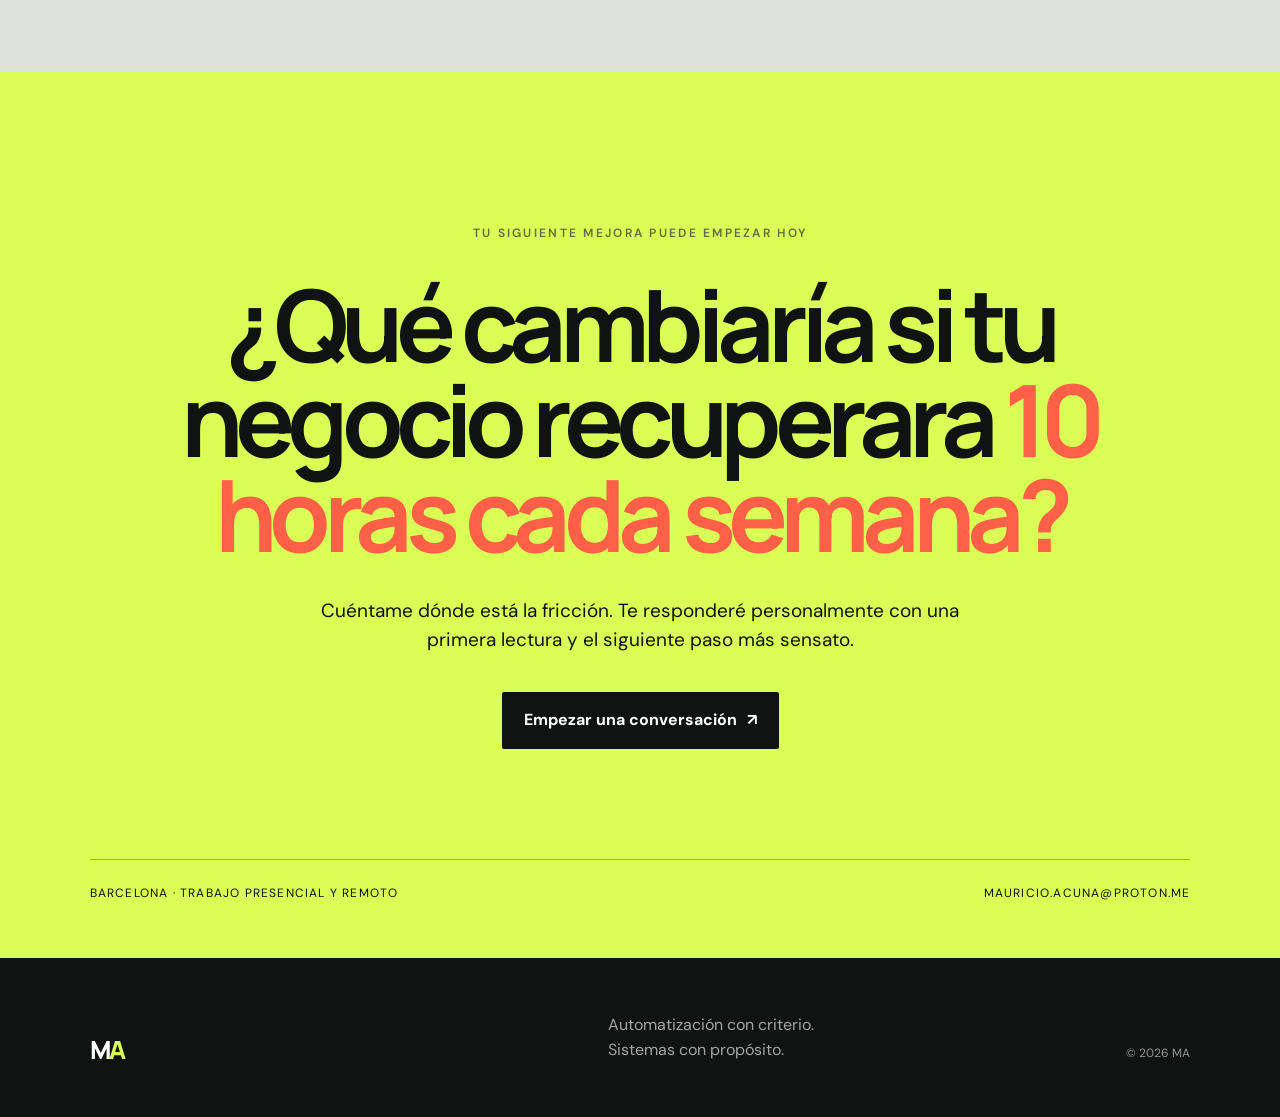
==== commit 2c6149d9: "Add Catalan and English versions" ====
--- a/index.html
+++ b/index.html
@@ -8,6 +8,13 @@
   <meta property="og:title" content="MA — Sistemas que hacen avanzar tu negocio">
   <meta property="og:description" content="Transformo procesos manuales y desordenados en sistemas simples que ahorran tiempo y permiten crecer.">
   <meta property="og:type" content="website">
+  <meta property="og:locale" content="es_ES">
+  <meta property="og:url" content="https://mauricio-acuna.github.io/canvidaweb/">
+  <link rel="canonical" href="https://mauricio-acuna.github.io/canvidaweb/">
+  <link rel="alternate" hreflang="es" href="https://mauricio-acuna.github.io/canvidaweb/">
+  <link rel="alternate" hreflang="ca" href="https://mauricio-acuna.github.io/canvidaweb/ca/">
+  <link rel="alternate" hreflang="en" href="https://mauricio-acuna.github.io/canvidaweb/en/">
+  <link rel="alternate" hreflang="x-default" href="https://mauricio-acuna.github.io/canvidaweb/">
   <title>MA — Automatización y sistemas para negocios que quieren avanzar</title>
   <link rel="preconnect" href="https://fonts.googleapis.com">
   <link rel="preconnect" href="https://fonts.gstatic.com" crossorigin>
@@ -28,7 +35,12 @@
       <a href="#servicios">Soluciones</a>
       <a href="#metodo">Método</a>
     </nav>
-    <a class="header-cta" href="mailto:mauricio.acuna@proton.me?subject=Quiero%20mejorar%20mi%20negocio">Hablemos <span>↗</span></a>
+    <div class="header-actions">
+      <div class="language-switcher" aria-label="Seleccionar idioma">
+        <a href="./" lang="es" aria-current="page">ES</a><a href="ca/" lang="ca">CA</a><a href="en/" lang="en">EN</a>
+      </div>
+      <a class="header-cta" href="mailto:mauricio.acuna@proton.me?subject=Quiero%20mejorar%20mi%20negocio">Hablemos <span>↗</span></a>
+    </div>
   </header>
 
   <main id="contenido">
--- a/styles.css
+++ b/styles.css
@@ -1,3 +1,3 @@
-:root{--ink:#101311;--paper:#f2efe7;--acid:#d9ff57;--coral:#ff6047;--muted:#a7aaa4;--line:rgba(16,19,17,.16);--display:"Manrope",sans-serif;--body:"DM Sans",sans-serif}*{box-sizing:border-box}html{scroll-behavior:smooth}body{margin:0;overflow-x:hidden;background:var(--paper);color:var(--ink);font-family:var(--body);font-size:16px;line-height:1.55}a{color:inherit}::selection{background:var(--acid);color:var(--ink)}.grain{position:fixed;inset:0;pointer-events:none;z-index:20;opacity:.045;background-image:url("data:image/svg+xml,%3Csvg viewBox='0 0 180 180' xmlns='http://www.w3.org/2000/svg'%3E%3Cfilter id='n'%3E%3CfeTurbulence type='fractalNoise' baseFrequency='.9' numOctaves='3' stitchTiles='stitch'/%3E%3C/filter%3E%3Crect width='100%25' height='100%25' filter='url(%23n)' opacity='.65'/%3E%3C/svg%3E")}.skip-link{position:fixed;top:-80px;left:20px;background:var(--acid);padding:12px 18px;z-index:100}.skip-link:focus{top:20px}.site-header{position:fixed;top:0;left:0;right:0;height:86px;padding:0 clamp(22px,4vw,68px);display:flex;align-items:center;justify-content:space-between;color:white;z-index:15;transition:.3s}.site-header.is-scrolled{height:68px;background:rgba(16,19,17,.9);backdrop-filter:blur(16px);border-bottom:1px solid rgba(255,255,255,.12)}.brand{display:flex;align-items:center;gap:16px;text-decoration:none}.brand-symbol{font:800 25px/1 var(--display);letter-spacing:-.12em}.brand-symbol span{color:var(--acid)}.brand-copy{font-size:12px;text-transform:uppercase;letter-spacing:.14em;color:rgba(255,255,255,.68)}.nav{display:flex;gap:34px}.nav a{font-size:13px;text-decoration:none;color:rgba(255,255,255,.72);transition:.2s}.nav a:hover{color:var(--acid)}.header-cta{border-bottom:1px solid rgba(255,255,255,.5);padding:8px 0;text-decoration:none;font-size:13px;font-weight:600}.header-cta span,.button span{margin-left:10px}.hero{min-height:100svh;position:relative;display:flex;align-items:center;overflow:hidden;background:var(--ink);color:white;padding:130px clamp(22px,7vw,112px) 80px}.hero-media,.hero-shade{position:absolute;inset:0}.hero-media{background:url('assets/hero-transformation.jpg') center/cover no-repeat;transform:scale(1.02)}.hero-shade{background:linear-gradient(90deg,rgba(10,12,11,.98) 0%,rgba(10,12,11,.9) 34%,rgba(10,12,11,.28) 72%,rgba(10,12,11,.5) 100%),linear-gradient(0deg,rgba(10,12,11,.7),transparent 45%)}.hero-content{position:relative;min-width:0;width:100%;z-index:2;max-width:850px}.kicker,.eyebrow{font-size:12px;font-weight:600;text-transform:uppercase;letter-spacing:.19em}.kicker{color:rgba(255,255,255,.7);display:flex;align-items:center;gap:12px}.kicker span{width:28px;height:2px;background:var(--acid)}h1,h2,h3,p{margin-top:0}.hero h1{font:700 clamp(54px,8.8vw,132px)/.87 var(--display);letter-spacing:-.075em;margin:38px 0 40px}.hero h1 em,.services-head em,.fit-copy em,.method h2 em,.closing h2 em{font-style:normal;color:var(--acid)}.hero-lead{font-size:clamp(18px,1.55vw,24px);line-height:1.5;max-width:650px;color:rgba(255,255,255,.75)}.hero-actions{display:flex;align-items:center;gap:34px;margin-top:44px}.button{display:inline-flex;align-items:center;justify-content:center;padding:16px 22px;text-decoration:none;font-weight:700;border-radius:2px;transition:transform .2s,background .2s}.button:hover{transform:translateY(-3px)}.button-primary{background:var(--acid);color:var(--ink)}.button-primary:hover{background:white}.text-link{color:white;text-decoration:none;border-bottom:1px solid rgba(255,255,255,.5);padding:8px 0}.text-link span{margin-left:8px}.hero-note{position:absolute;right:5vw;bottom:76px;z-index:2;width:260px;border-left:1px solid rgba(255,255,255,.35);padding-left:20px}.hero-note span{color:var(--acid);font:700 12px var(--display)}.hero-note p{font-size:13px;color:rgba(255,255,255,.7);margin:8px 0 0}.scroll-cue{position:absolute;left:28px;bottom:60px;z-index:2;font-size:10px;text-transform:uppercase;letter-spacing:.2em;writing-mode:vertical-rl;color:rgba(255,255,255,.5)}.scroll-cue i{display:inline-block;height:48px;border-left:1px solid;margin-top:12px}.section{padding:clamp(88px,11vw,170px) clamp(22px,7vw,112px)}.section-index{font:600 11px var(--display);letter-spacing:.18em;color:#777d77;border-top:1px solid var(--line);padding-top:14px;margin-bottom:clamp(55px,8vw,110px)}.manifesto-grid{display:grid;grid-template-columns:1fr 3fr;gap:5vw}.eyebrow{color:#737872}.statement{font:600 clamp(38px,5.7vw,84px)/1.04 var(--display);letter-spacing:-.055em;max-width:1100px;margin-bottom:44px}.section-copy{font-size:clamp(18px,1.55vw,23px);max-width:720px;color:#555b56}.impact-strip{display:grid;grid-template-columns:repeat(3,1fr);margin-top:100px;border-top:1px solid var(--line);border-bottom:1px solid var(--line)}.impact-strip article{padding:38px 8% 38px 0;border-right:1px solid var(--line)}.impact-strip article+article{padding-left:10%}.impact-strip article:last-child{border-right:0}.impact-strip strong{font:700 clamp(50px,6vw,90px)/1 var(--display);letter-spacing:-.07em}.impact-strip sup{font:700 24px var(--display);color:var(--coral)}.impact-strip p{max-width:230px;color:#666c67;margin:16px 0 0}.services{background:var(--ink);color:white}.services .section-index{border-color:rgba(255,255,255,.18);color:#858a85}.services-head{display:grid;grid-template-columns:2fr 1fr;align-items:end;gap:8vw;margin-bottom:70px}.services-head h2,.fit-copy h2,.method h2{font:700 clamp(48px,7vw,100px)/.94 var(--display);letter-spacing:-.07em;margin:0}.services-head p{font-size:18px;color:rgba(255,255,255,.6);max-width:430px}.service-list{border-top:1px solid rgba(255,255,255,.2)}.service-card{display:grid;grid-template-columns:80px 1.1fr 1fr 1fr;gap:4vw;padding:42px 0;border-bottom:1px solid rgba(255,255,255,.2);align-items:start;transition:.25s}.service-card:hover{padding-left:12px;background:linear-gradient(90deg,rgba(217,255,87,.06),transparent)}.service-number{font:600 12px var(--display);color:var(--acid)}.service-title{display:flex;gap:18px}.service-icon{color:var(--acid);font-size:27px}.service-card h3{font:600 clamp(22px,2vw,30px)/1.2 var(--display);letter-spacing:-.035em}.service-card>p{color:rgba(255,255,255,.62)}.service-card ul{margin:0;padding:0;list-style:none;font-size:13px;color:rgba(255,255,255,.78)}.service-card li{padding:7px 0;border-bottom:1px solid rgba(255,255,255,.12)}.fit{display:grid;grid-template-columns:1fr 1fr;gap:10vw;background:var(--coral);padding-top:130px;padding-bottom:130px}.fit .eyebrow{color:rgba(16,19,17,.62)}.fit-copy h2{margin-top:25px}.fit-copy em{color:var(--paper)}.fit-list>div{display:grid;grid-template-columns:50px 1fr;gap:20px;padding:23px 0;border-bottom:1px solid rgba(16,19,17,.25)}.fit-list span{font:700 11px var(--display)}.fit-list p{font:600 clamp(18px,1.7vw,25px)/1.35 var(--display);margin:0}.method{background:#dfe2dc}.method-layout{display:grid;grid-template-columns:1fr 1fr;gap:10vw}.method-intro h2{margin-top:30px}.method h2 em{color:var(--coral)}.steps{list-style:none;margin:0;padding:0}.steps li{display:grid;grid-template-columns:60px 1fr;gap:18px;padding:30px 0;border-top:1px solid var(--line)}.steps li>span{font:700 12px var(--display);color:var(--coral)}.steps h3{font:600 clamp(22px,2vw,30px)/1.2 var(--display);letter-spacing:-.035em;margin-bottom:10px}.steps p{color:#606660;max-width:500px}.closing{text-align:center;background:var(--acid);padding-top:clamp(100px,12vw,180px);padding-bottom:55px}.closing .eyebrow{color:#626c3a}.closing h2{font:700 clamp(48px,7.8vw,112px)/.95 var(--display);letter-spacing:-.075em;max-width:1200px;margin:34px auto}.closing h2 em{color:var(--coral)}.closing-copy{font-size:19px;max-width:650px;margin:0 auto 38px}.button-light{background:var(--ink);color:white}.button-light:hover{background:var(--coral)}.closing-meta{display:flex;justify-content:space-between;border-top:1px solid rgba(16,19,17,.3);padding-top:24px;margin-top:110px;font-size:12px;text-transform:uppercase;letter-spacing:.1em}.closing-meta a{text-decoration:none}footer{background:var(--ink);color:white;display:grid;grid-template-columns:1fr 1fr auto;align-items:end;padding:55px clamp(22px,7vw,112px)}footer p{margin:0;color:rgba(255,255,255,.62)}footer>span{font-size:12px;color:rgba(255,255,255,.55)}.reveal{opacity:1;transform:none}.js .reveal{opacity:0;transform:translateY(28px);transition:opacity .75s ease,transform .75s cubic-bezier(.2,.7,.2,1)}.js .reveal.is-visible{opacity:1;transform:none}@media(max-width:850px){.nav{display:none}.brand-copy{display:none}.site-header{height:70px}.header-cta{font-size:12px}.hero{padding-top:110px;align-items:flex-end}.hero h1{font-size:clamp(50px,15.5vw,74px)}.hero-note,.scroll-cue{display:none}.hero-shade{background:linear-gradient(0deg,rgba(10,12,11,.96) 5%,rgba(10,12,11,.4) 85%)}.hero-content{padding-bottom:25px}.manifesto-grid,.services-head,.fit,.method-layout{grid-template-columns:1fr}.manifesto-grid,.services-head,.fit,.method-layout{gap:45px}.impact-strip{grid-template-columns:1fr}.impact-strip article,.impact-strip article+article{padding:28px 0;border-right:0;border-bottom:1px solid var(--line)}.impact-strip article:last-child{border-bottom:0}.service-card{grid-template-columns:45px 1fr}.service-card>p,.service-card>ul{grid-column:2}.fit{gap:70px}.closing-meta{flex-direction:column;gap:12px}.closing-meta a{overflow-wrap:anywhere}footer{grid-template-columns:1fr auto;gap:30px}footer p{display:none}}@media(max-width:520px){.section{padding-left:20px;padding-right:20px}.hero{padding-left:20px;padding-right:20px}.hero-actions{align-items:flex-start;flex-direction:column;gap:20px}.button{width:100%}.service-card{gap:14px}.service-title{gap:10px}.closing{padding-left:20px;padding-right:20px}.closing h2{font-size:47px}.closing-meta{text-align:left;margin-top:75px}}@media(prefers-reduced-motion:reduce){html{scroll-behavior:auto}.js .reveal{opacity:1;transform:none;transition:none}.button{transition:none}}
+:root{--ink:#101311;--paper:#f2efe7;--acid:#d9ff57;--coral:#ff6047;--muted:#a7aaa4;--line:rgba(16,19,17,.16);--display:"Manrope",sans-serif;--body:"DM Sans",sans-serif}*{box-sizing:border-box}html{scroll-behavior:smooth}body{margin:0;overflow-x:hidden;background:var(--paper);color:var(--ink);font-family:var(--body);font-size:16px;line-height:1.55}a{color:inherit}::selection{background:var(--acid);color:var(--ink)}.grain{position:fixed;inset:0;pointer-events:none;z-index:20;opacity:.045;background-image:url("data:image/svg+xml,%3Csvg viewBox='0 0 180 180' xmlns='http://www.w3.org/2000/svg'%3E%3Cfilter id='n'%3E%3CfeTurbulence type='fractalNoise' baseFrequency='.9' numOctaves='3' stitchTiles='stitch'/%3E%3C/filter%3E%3Crect width='100%25' height='100%25' filter='url(%23n)' opacity='.65'/%3E%3C/svg%3E")}.skip-link{position:fixed;top:-80px;left:20px;background:var(--acid);padding:12px 18px;z-index:100}.skip-link:focus{top:20px}.site-header{position:fixed;top:0;left:0;right:0;height:86px;padding:0 clamp(22px,4vw,68px);display:flex;align-items:center;justify-content:space-between;color:white;z-index:15;transition:.3s}.site-header.is-scrolled{height:68px;background:rgba(16,19,17,.9);backdrop-filter:blur(16px);border-bottom:1px solid rgba(255,255,255,.12)}.brand{display:flex;align-items:center;gap:16px;text-decoration:none}.brand-symbol{font:800 25px/1 var(--display);letter-spacing:-.12em}.brand-symbol span{color:var(--acid)}.brand-copy{font-size:12px;text-transform:uppercase;letter-spacing:.14em;color:rgba(255,255,255,.68)}.nav{display:flex;gap:34px}.nav a{font-size:13px;text-decoration:none;color:rgba(255,255,255,.72);transition:.2s}.nav a:hover{color:var(--acid)}.header-cta{border-bottom:1px solid rgba(255,255,255,.5);padding:8px 0;text-decoration:none;font-size:13px;font-weight:600}.header-cta span,.button span{margin-left:10px}.header-actions{display:flex;align-items:center;gap:24px}.language-switcher{display:flex;align-items:center;border:1px solid rgba(255,255,255,.22);border-radius:2px;overflow:hidden}.language-switcher a{padding:6px 8px;color:rgba(255,255,255,.58);font:600 10px var(--display);letter-spacing:.08em;text-decoration:none;transition:.2s}.language-switcher a:hover{color:white}.language-switcher a[aria-current=page]{background:var(--acid);color:var(--ink)}html[lang=en] .hero h1{font-size:clamp(50px,7vw,108px)}html[lang=ca] .hero h1{font-size:clamp(52px,8vw,120px)}.hero{min-height:100svh;position:relative;display:flex;align-items:center;overflow:hidden;background:var(--ink);color:white;padding:130px clamp(22px,7vw,112px) 80px}.hero-media,.hero-shade{position:absolute;inset:0}.hero-media{background:url('assets/hero-transformation.jpg') center/cover no-repeat;transform:scale(1.02)}.hero-shade{background:linear-gradient(90deg,rgba(10,12,11,.98) 0%,rgba(10,12,11,.9) 34%,rgba(10,12,11,.28) 72%,rgba(10,12,11,.5) 100%),linear-gradient(0deg,rgba(10,12,11,.7),transparent 45%)}.hero-content{position:relative;min-width:0;width:100%;z-index:2;max-width:850px}.kicker,.eyebrow{font-size:12px;font-weight:600;text-transform:uppercase;letter-spacing:.19em}.kicker{color:rgba(255,255,255,.7);display:flex;align-items:center;gap:12px}.kicker span{width:28px;height:2px;background:var(--acid)}h1,h2,h3,p{margin-top:0}.hero h1{font:700 clamp(54px,8.8vw,132px)/.87 var(--display);letter-spacing:-.075em;margin:38px 0 40px}.hero h1 em,.services-head em,.fit-copy em,.method h2 em,.closing h2 em{font-style:normal;color:var(--acid)}.hero-lead{font-size:clamp(18px,1.55vw,24px);line-height:1.5;max-width:650px;color:rgba(255,255,255,.75)}.hero-actions{display:flex;align-items:center;gap:34px;margin-top:44px}.button{display:inline-flex;align-items:center;justify-content:center;padding:16px 22px;text-decoration:none;font-weight:700;border-radius:2px;transition:transform .2s,background .2s}.button:hover{transform:translateY(-3px)}.button-primary{background:var(--acid);color:var(--ink)}.button-primary:hover{background:white}.text-link{color:white;text-decoration:none;border-bottom:1px solid rgba(255,255,255,.5);padding:8px 0}.text-link span{margin-left:8px}.hero-note{position:absolute;right:5vw;bottom:76px;z-index:2;width:260px;border-left:1px solid rgba(255,255,255,.35);padding-left:20px}.hero-note span{color:var(--acid);font:700 12px var(--display)}.hero-note p{font-size:13px;color:rgba(255,255,255,.7);margin:8px 0 0}.scroll-cue{position:absolute;left:28px;bottom:60px;z-index:2;font-size:10px;text-transform:uppercase;letter-spacing:.2em;writing-mode:vertical-rl;color:rgba(255,255,255,.5)}.scroll-cue i{display:inline-block;height:48px;border-left:1px solid;margin-top:12px}.section{padding:clamp(88px,11vw,170px) clamp(22px,7vw,112px)}.section-index{font:600 11px var(--display);letter-spacing:.18em;color:#777d77;border-top:1px solid var(--line);padding-top:14px;margin-bottom:clamp(55px,8vw,110px)}.manifesto-grid{display:grid;grid-template-columns:1fr 3fr;gap:5vw}.eyebrow{color:#737872}.statement{font:600 clamp(38px,5.7vw,84px)/1.04 var(--display);letter-spacing:-.055em;max-width:1100px;margin-bottom:44px}.section-copy{font-size:clamp(18px,1.55vw,23px);max-width:720px;color:#555b56}.impact-strip{display:grid;grid-template-columns:repeat(3,1fr);margin-top:100px;border-top:1px solid var(--line);border-bottom:1px solid var(--line)}.impact-strip article{padding:38px 8% 38px 0;border-right:1px solid var(--line)}.impact-strip article+article{padding-left:10%}.impact-strip article:last-child{border-right:0}.impact-strip strong{font:700 clamp(50px,6vw,90px)/1 var(--display);letter-spacing:-.07em}.impact-strip sup{font:700 24px var(--display);color:var(--coral)}.impact-strip p{max-width:230px;color:#666c67;margin:16px 0 0}.services{background:var(--ink);color:white}.services .section-index{border-color:rgba(255,255,255,.18);color:#858a85}.services-head{display:grid;grid-template-columns:2fr 1fr;align-items:end;gap:8vw;margin-bottom:70px}.services-head h2,.fit-copy h2,.method h2{font:700 clamp(48px,7vw,100px)/.94 var(--display);letter-spacing:-.07em;margin:0}.services-head p{font-size:18px;color:rgba(255,255,255,.6);max-width:430px}.service-list{border-top:1px solid rgba(255,255,255,.2)}.service-card{display:grid;grid-template-columns:80px 1.1fr 1fr 1fr;gap:4vw;padding:42px 0;border-bottom:1px solid rgba(255,255,255,.2);align-items:start;transition:.25s}.service-card:hover{padding-left:12px;background:linear-gradient(90deg,rgba(217,255,87,.06),transparent)}.service-number{font:600 12px var(--display);color:var(--acid)}.service-title{display:flex;gap:18px}.service-icon{color:var(--acid);font-size:27px}.service-card h3{font:600 clamp(22px,2vw,30px)/1.2 var(--display);letter-spacing:-.035em}.service-card>p{color:rgba(255,255,255,.62)}.service-card ul{margin:0;padding:0;list-style:none;font-size:13px;color:rgba(255,255,255,.78)}.service-card li{padding:7px 0;border-bottom:1px solid rgba(255,255,255,.12)}.fit{display:grid;grid-template-columns:1fr 1fr;gap:10vw;background:var(--coral);padding-top:130px;padding-bottom:130px}.fit .eyebrow{color:rgba(16,19,17,.62)}.fit-copy h2{margin-top:25px}.fit-copy em{color:var(--paper)}.fit-list>div{display:grid;grid-template-columns:50px 1fr;gap:20px;padding:23px 0;border-bottom:1px solid rgba(16,19,17,.25)}.fit-list span{font:700 11px var(--display)}.fit-list p{font:600 clamp(18px,1.7vw,25px)/1.35 var(--display);margin:0}.method{background:#dfe2dc}.method-layout{display:grid;grid-template-columns:1fr 1fr;gap:10vw}.method-intro h2{margin-top:30px}.method h2 em{color:var(--coral)}.steps{list-style:none;margin:0;padding:0}.steps li{display:grid;grid-template-columns:60px 1fr;gap:18px;padding:30px 0;border-top:1px solid var(--line)}.steps li>span{font:700 12px var(--display);color:var(--coral)}.steps h3{font:600 clamp(22px,2vw,30px)/1.2 var(--display);letter-spacing:-.035em;margin-bottom:10px}.steps p{color:#606660;max-width:500px}.closing{text-align:center;background:var(--acid);padding-top:clamp(100px,12vw,180px);padding-bottom:55px}.closing .eyebrow{color:#626c3a}.closing h2{font:700 clamp(48px,7.8vw,112px)/.95 var(--display);letter-spacing:-.075em;max-width:1200px;margin:34px auto}.closing h2 em{color:var(--coral)}.closing-copy{font-size:19px;max-width:650px;margin:0 auto 38px}.button-light{background:var(--ink);color:white}.button-light:hover{background:var(--coral)}.closing-meta{display:flex;justify-content:space-between;border-top:1px solid rgba(16,19,17,.3);padding-top:24px;margin-top:110px;font-size:12px;text-transform:uppercase;letter-spacing:.1em}.closing-meta a{text-decoration:none}footer{background:var(--ink);color:white;display:grid;grid-template-columns:1fr 1fr auto;align-items:end;padding:55px clamp(22px,7vw,112px)}footer p{margin:0;color:rgba(255,255,255,.62)}footer>span{font-size:12px;color:rgba(255,255,255,.55)}.reveal{opacity:1;transform:none}.js .reveal{opacity:0;transform:translateY(28px);transition:opacity .75s ease,transform .75s cubic-bezier(.2,.7,.2,1)}.js .reveal.is-visible{opacity:1;transform:none}@media(max-width:850px){.nav{display:none}.brand-copy{display:none}.site-header{height:70px}.header-actions{gap:12px}.language-switcher a{padding:6px 7px}.header-cta{font-size:12px}.hero{padding-top:110px;align-items:flex-end}.hero h1{font-size:clamp(50px,15.5vw,74px)}html[lang=en] .hero h1{font-size:clamp(46px,13.5vw,64px)}html[lang=ca] .hero h1{font-size:clamp(44px,12.5vw,60px)}html[lang=en] .hero-lead,html[lang=ca] .hero-lead{overflow-wrap:anywhere}.header-actions .header-cta{display:none}.hero-note,.scroll-cue{display:none}.hero-shade{background:linear-gradient(0deg,rgba(10,12,11,.96) 5%,rgba(10,12,11,.4) 85%)}.hero-content{padding-bottom:25px}.manifesto-grid,.services-head,.fit,.method-layout{grid-template-columns:1fr}.manifesto-grid,.services-head,.fit,.method-layout{gap:45px}.impact-strip{grid-template-columns:1fr}.impact-strip article,.impact-strip article+article{padding:28px 0;border-right:0;border-bottom:1px solid var(--line)}.impact-strip article:last-child{border-bottom:0}.service-card{grid-template-columns:45px 1fr}.service-card>p,.service-card>ul{grid-column:2}.fit{gap:70px}.closing-meta{flex-direction:column;gap:12px}.closing-meta a{overflow-wrap:anywhere}footer{grid-template-columns:1fr auto;gap:30px}footer p{display:none}}@media(max-width:520px){.section{padding-left:20px;padding-right:20px}.hero{padding-left:20px;padding-right:20px}.hero-actions{align-items:flex-start;flex-direction:column;gap:20px}.button{width:100%}.service-card{gap:14px}.service-title{gap:10px}.closing{padding-left:20px;padding-right:20px}.closing h2{font-size:47px}.closing-meta{text-align:left;margin-top:75px}}@media(prefers-reduced-motion:reduce){html{scroll-behavior:auto}.js .reveal{opacity:1;transform:none;transition:none}.button{transition:none}}
 
 
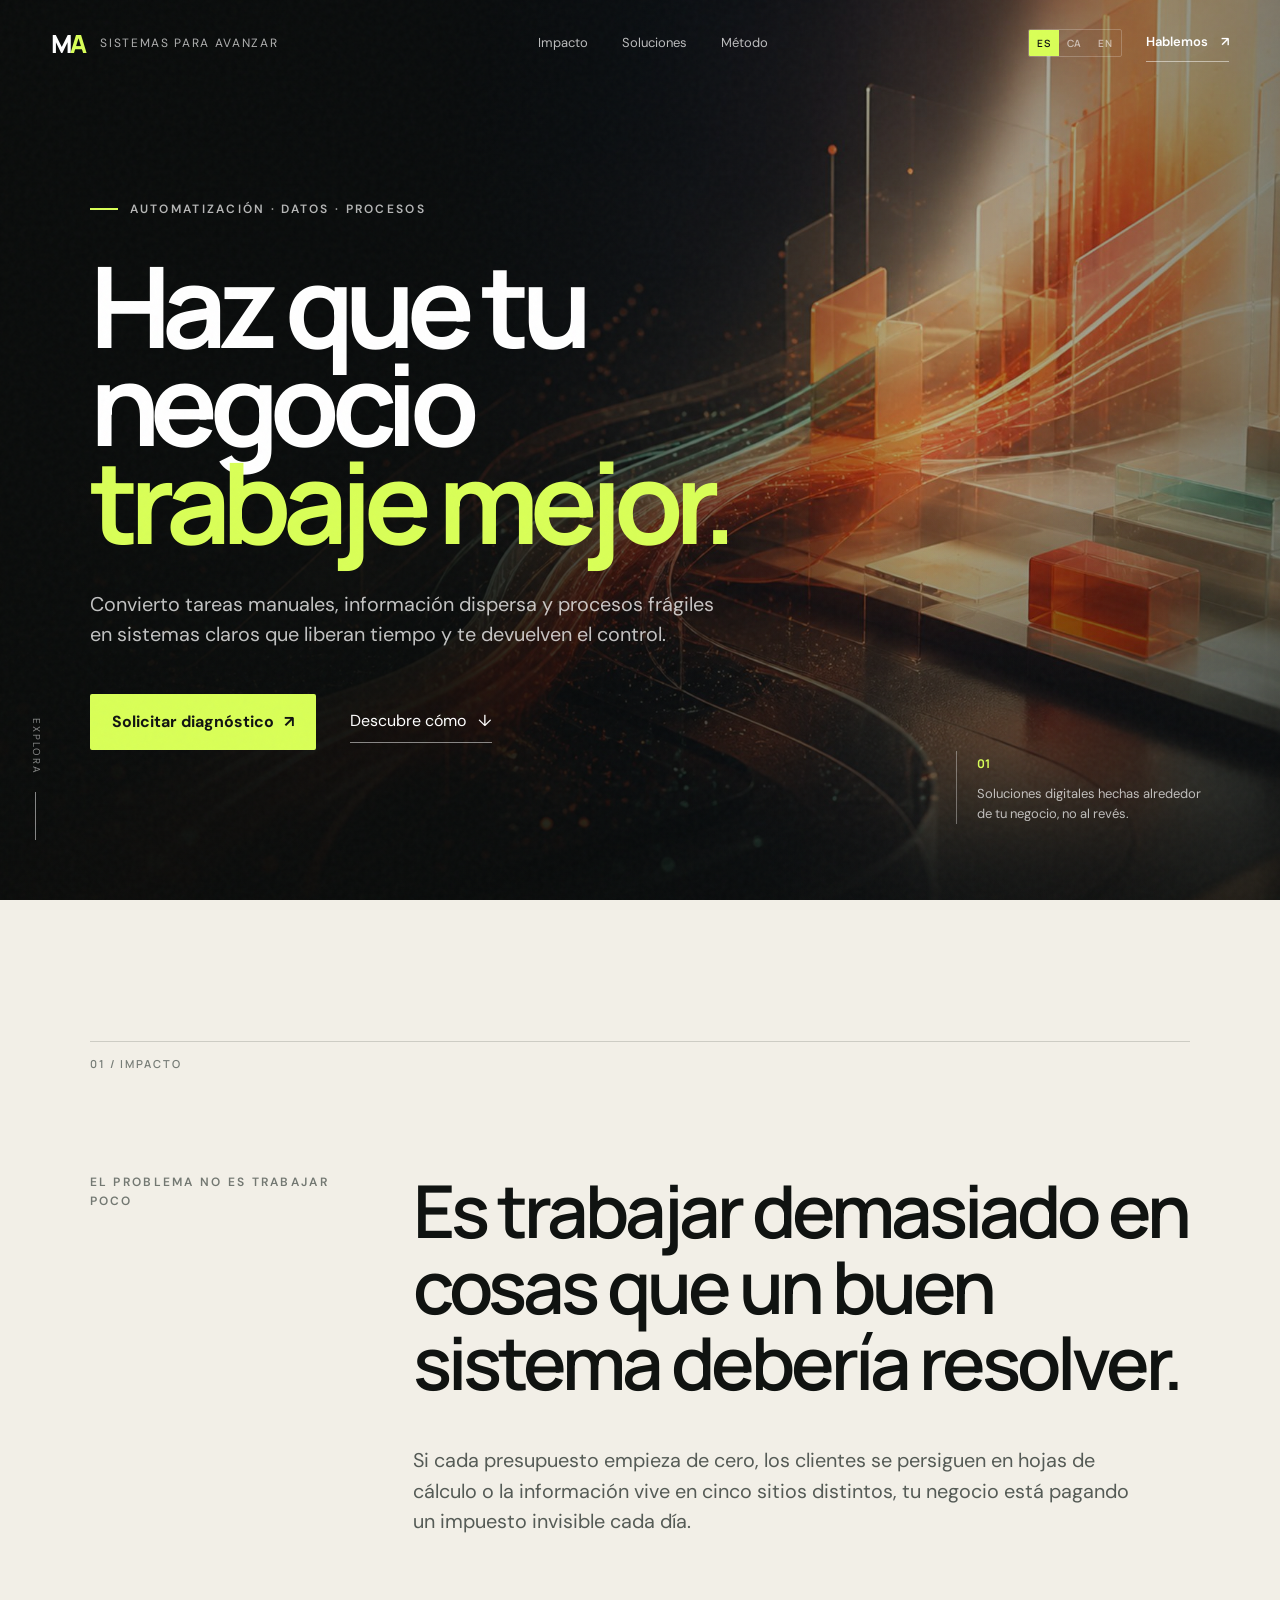
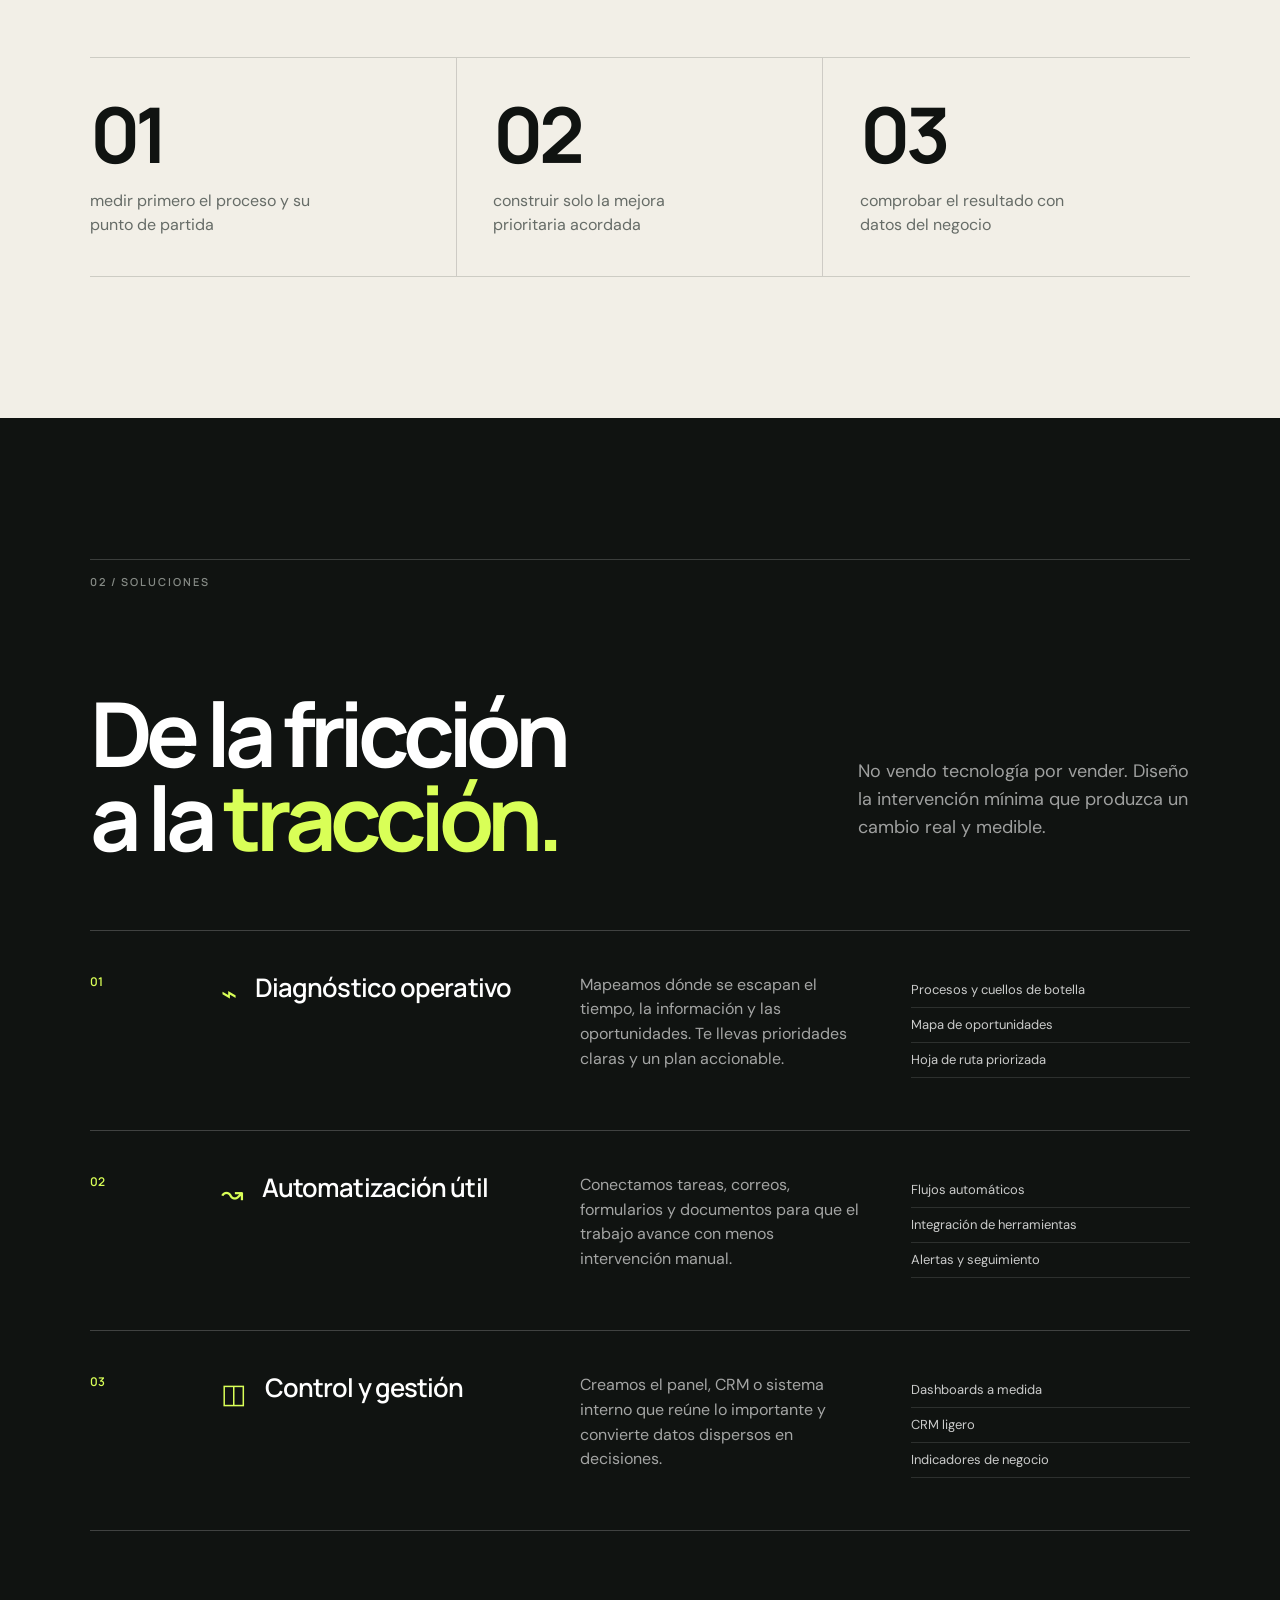
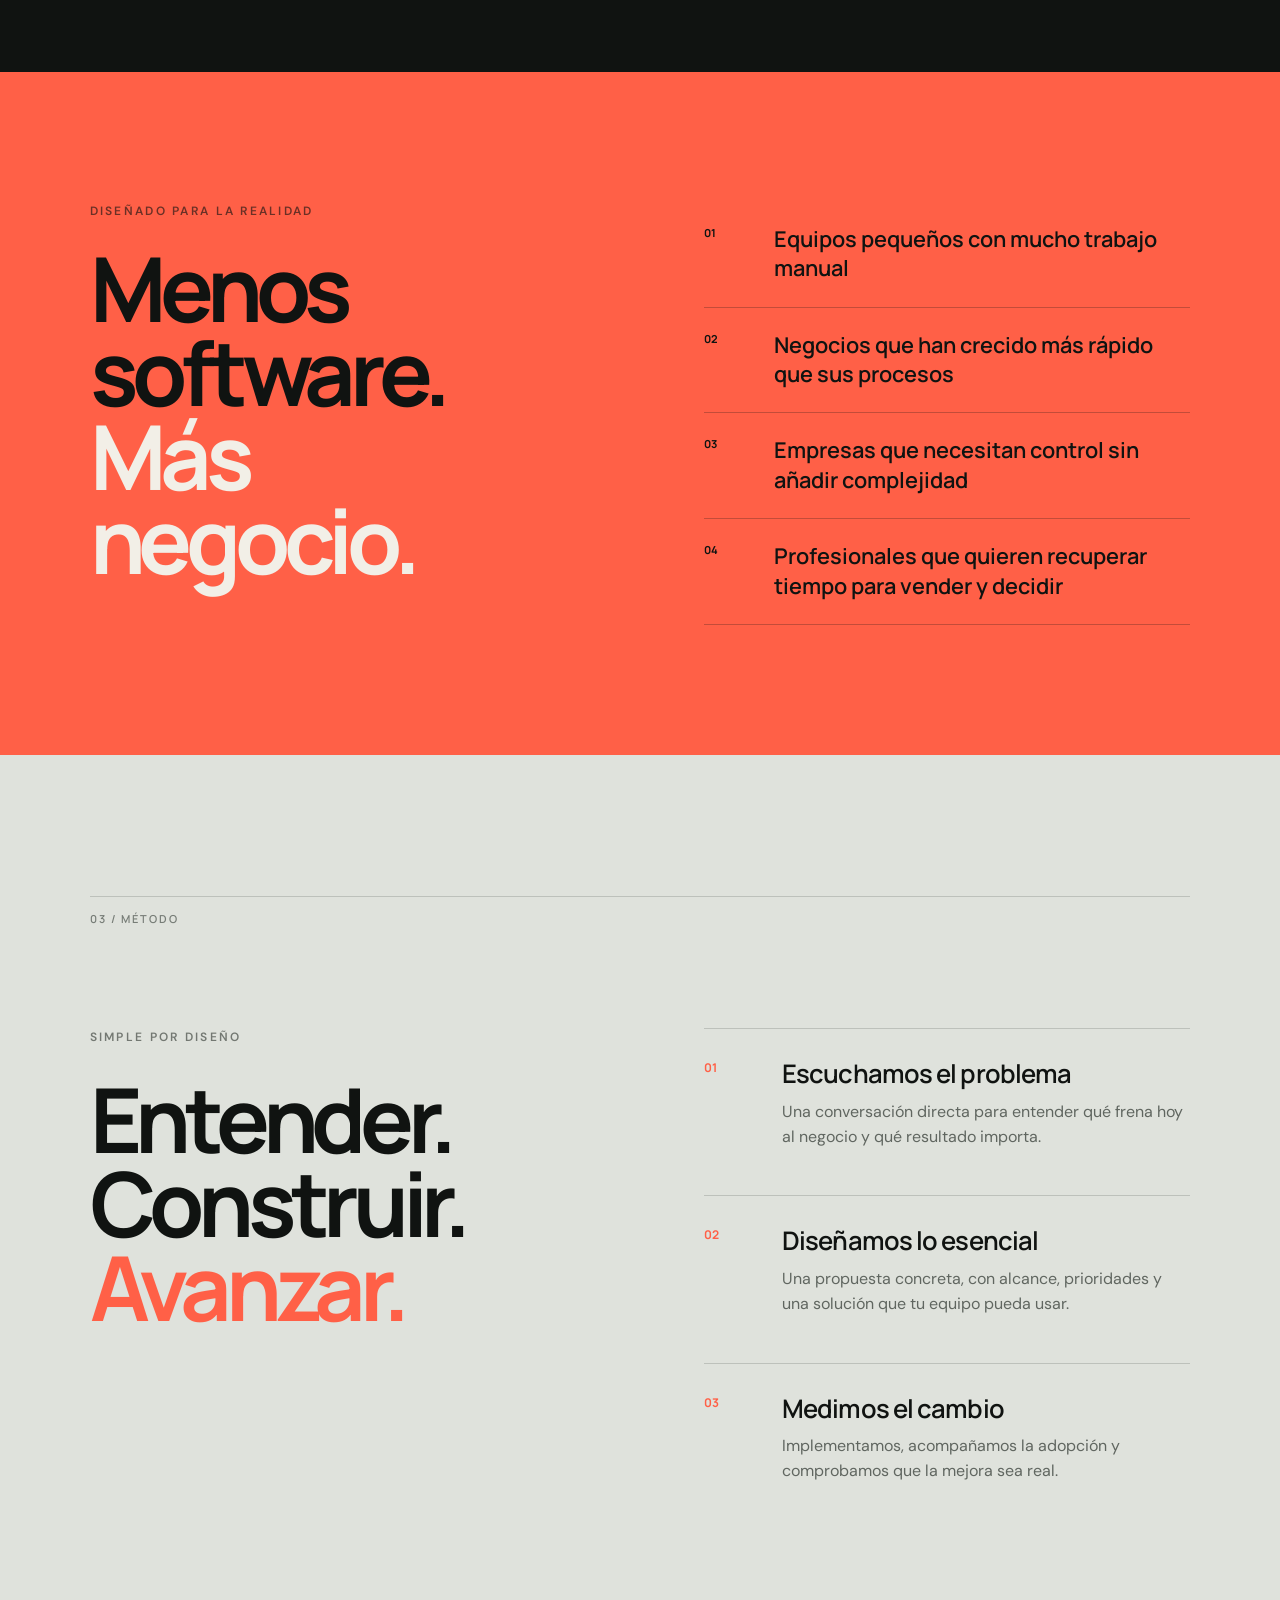
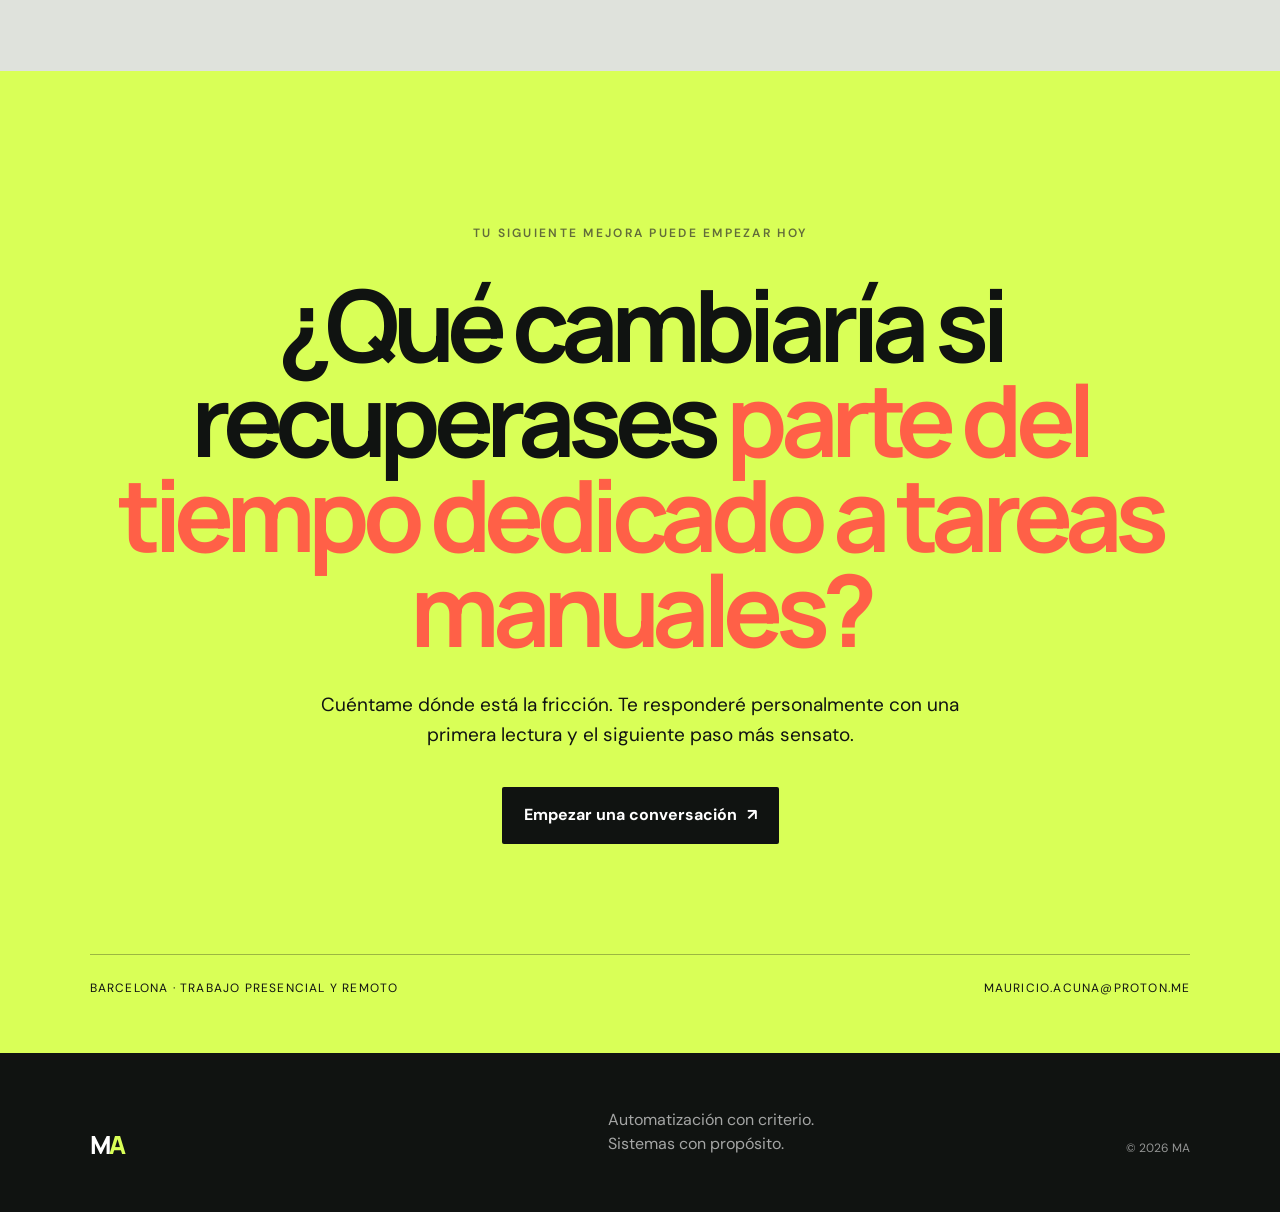
==== commit 69414496: "Corregir promesas y documentación web" ====
--- a/index.html
+++ b/index.html
@@ -6,7 +6,7 @@
   <meta name="theme-color" content="#101311">
   <meta name="description" content="Automatización y sistemas digitales para que pymes y negocios locales trabajen con menos fricción, más control y mejores datos.">
   <meta property="og:title" content="MA — Sistemas que hacen avanzar tu negocio">
-  <meta property="og:description" content="Transformo procesos manuales y desordenados en sistemas simples que ahorran tiempo y permiten crecer.">
+  <meta property="og:description" content="Diseño sistemas para reducir trabajo manual, ordenar la información y mejorar el control de los procesos.">
   <meta property="og:type" content="website">
   <meta property="og:locale" content="es_ES">
   <meta property="og:url" content="https://mauricio-acuna.github.io/canvidaweb/">
@@ -73,9 +73,9 @@
         </div>
       </div>
       <div class="impact-strip reveal">
-        <article><strong data-count="30">0</strong><sup>%</sup><p>menos tiempo operativo como objetivo de partida</p></article>
-        <article><strong data-count="1">0</strong><sup>×</sup><p>fuente clara de información para decidir mejor</p></article>
-        <article><strong>24/7</strong><p>procesos que siguen funcionando aunque tú pares</p></article>
+        <article><strong>01</strong><p>medir primero el proceso y su punto de partida</p></article>
+        <article><strong>02</strong><p>construir solo la mejora prioritaria acordada</p></article>
+        <article><strong>03</strong><p>comprobar el resultado con datos del negocio</p></article>
       </div>
     </section>
 
@@ -137,7 +137,7 @@
 
     <section class="closing section" id="contacto">
       <p class="eyebrow reveal">Tu siguiente mejora puede empezar hoy</p>
-      <h2 class="reveal">¿Qué cambiaría si tu negocio recuperara <em>10 horas cada semana?</em></h2>
+      <h2 class="reveal">¿Qué cambiaría si recuperases <em>parte del tiempo dedicado a tareas manuales?</em></h2>
       <p class="closing-copy reveal">Cuéntame dónde está la fricción. Te responderé personalmente con una primera lectura y el siguiente paso más sensato.</p>
       <a class="button button-light reveal" href="mailto:mauricio.acuna@proton.me?subject=Quiero%20recuperar%20tiempo%20en%20mi%20negocio&body=Hola%20Mauricio%2C%0A%0AEl%20proceso%20que%20más%20tiempo%20nos%20consume%20es%3A%0A">Empezar una conversación <span>↗</span></a>
       <div class="closing-meta"><span>Barcelona · Trabajo presencial y remoto</span><a href="mailto:mauricio.acuna@proton.me">mauricio.acuna@proton.me</a></div>
